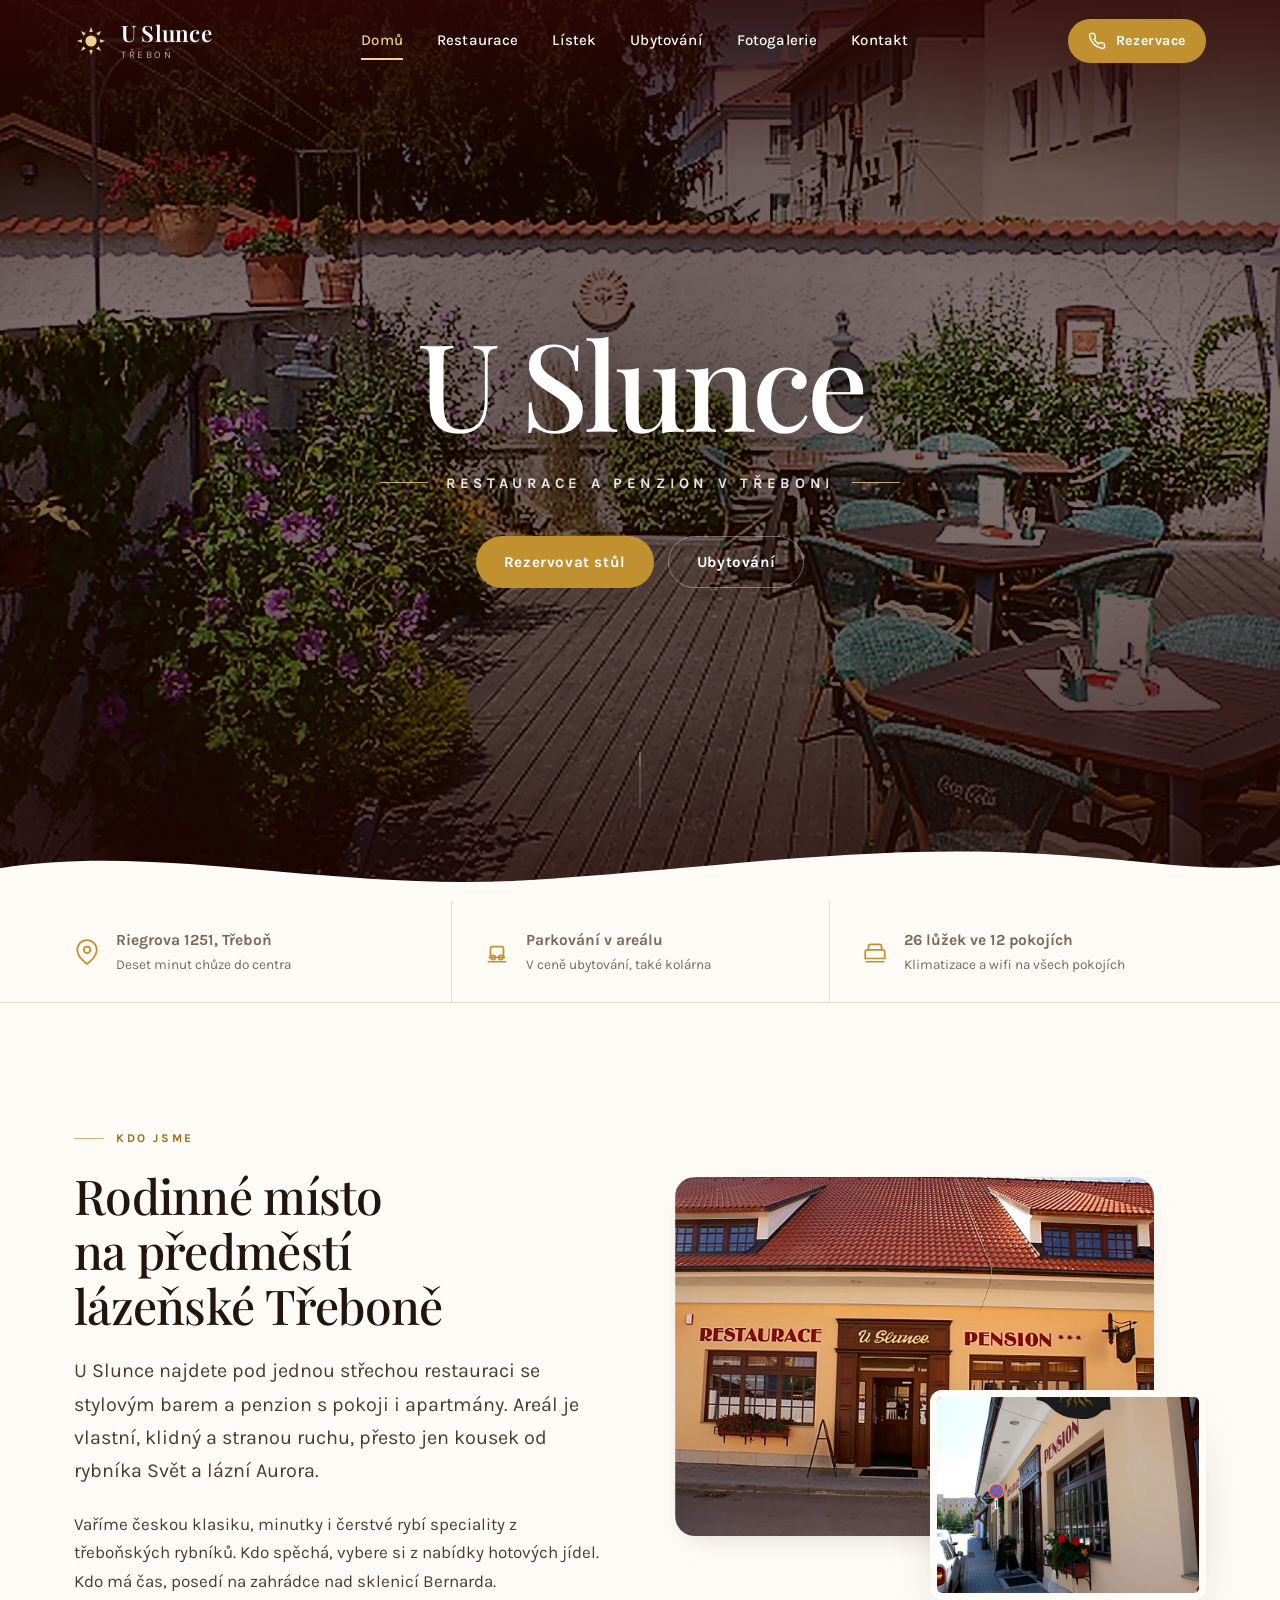
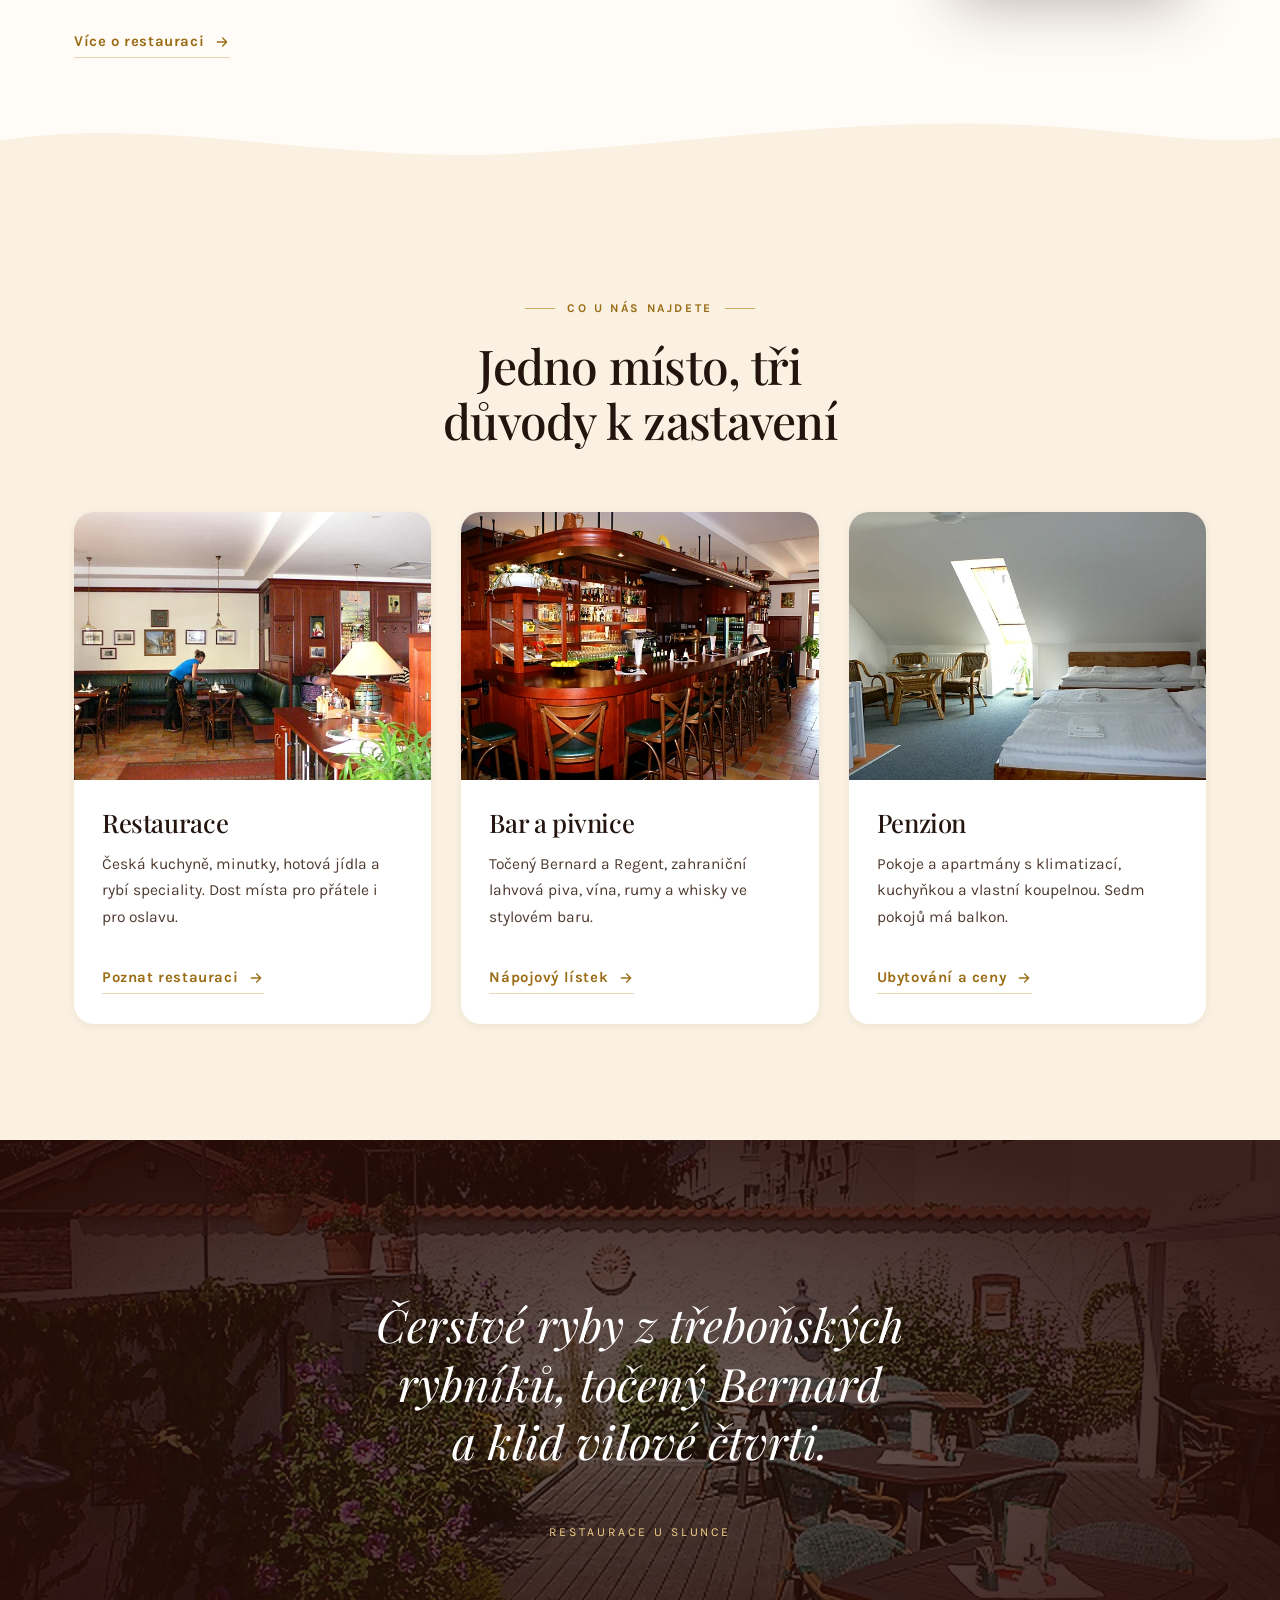
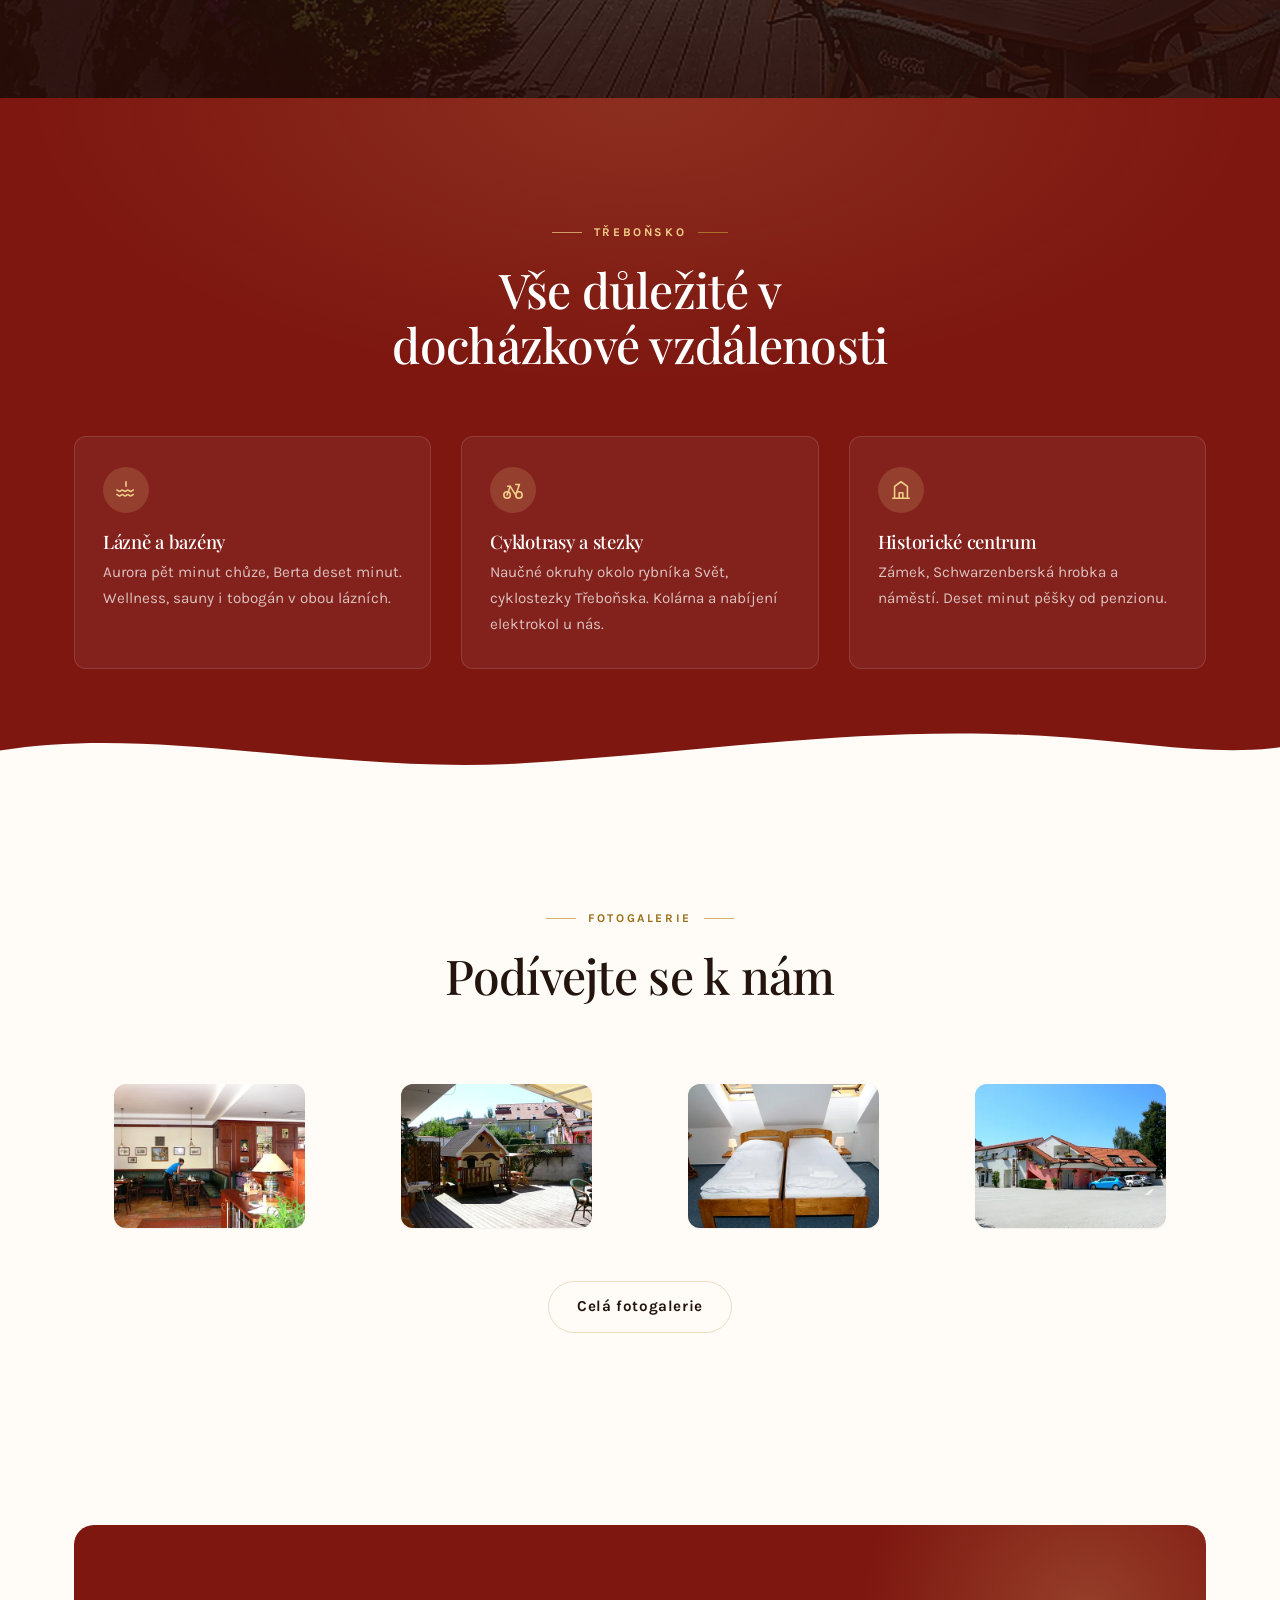
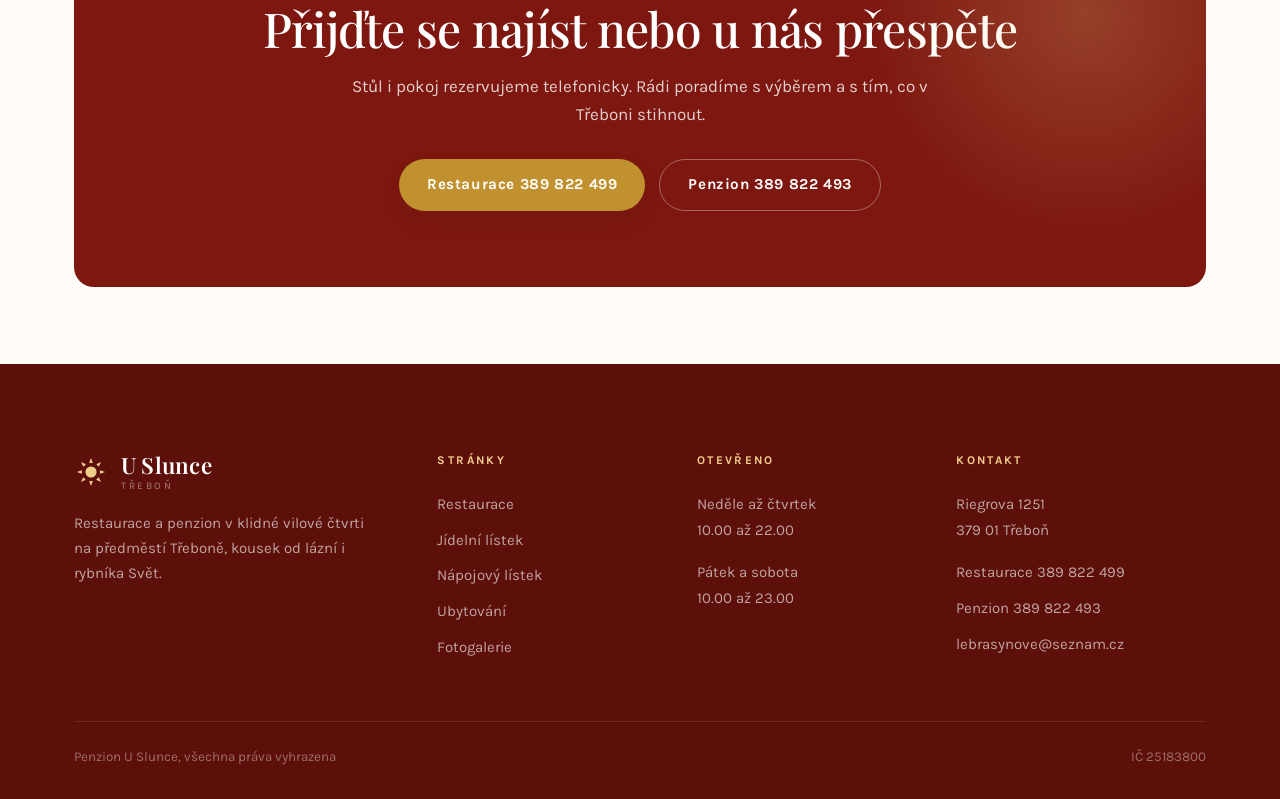
==== index.html @ cdf08df4 "Nový web Restaurace a penzion U Slunce Kompletní redesign statického webu penzionu v Třeboni.  * Šes" ====
<!DOCTYPE html>
<html lang="cs">
<head>
<meta charset="utf-8">
<meta name="viewport" content="width=device-width, initial-scale=1">
<title>Restaurace a penzion U Slunce, Třeboň</title>
<meta name="description" content="Restaurace a penzion U Slunce v Třeboni. Česká kuchyně, čerstvé ryby z třeboňských rybníků, pivo Bernard a klidné ubytování s parkováním v areálu.">
<meta name="theme-color" content="#ffffff">
<link rel="canonical" href="https://www.penzionuslunce.cz/">
<meta property="og:type" content="website">
<meta property="og:locale" content="cs_CZ">
<meta property="og:title" content="Restaurace a penzion U Slunce, Třeboň">
<meta property="og:description" content="Česká kuchyně, čerstvé třeboňské ryby a klidné ubytování kousek od centra Třeboně.">
<meta property="og:image" content="assets/photos/hero-uslunce.webp">
<link rel="icon" href="assets/img/favicon.svg" type="image/svg+xml">
<link rel="preconnect" href="https://fonts.googleapis.com">
<link rel="preconnect" href="https://fonts.gstatic.com" crossorigin>
<link href="https://fonts.googleapis.com/css2?family=Karla:wght@400;500;600;700&family=Playfair+Display:ital,wght@0,400;0,500;0,600;1,400&display=swap" rel="stylesheet">
<link rel="stylesheet" href="assets/css/style.css">
<script type="application/ld+json">
{
  "@context": "https://schema.org",
  "@type": "Restaurant",
  "name": "Restaurace a penzion U Slunce",
  "servesCuisine": "Česká kuchyně",
  "url": "https://www.penzionuslunce.cz/",
  "telephone": "+420389822499",
  "email": "lebrasynove@seznam.cz",
  "image": "https://www.penzionuslunce.cz/assets/photos/fasada.jpg",
  "address": {
    "@type": "PostalAddress",
    "streetAddress": "Riegrova 1251",
    "addressLocality": "Třeboň",
    "postalCode": "379 01",
    "addressCountry": "CZ"
  },
  "openingHoursSpecification": [
    { "@type": "OpeningHoursSpecification", "dayOfWeek": ["Sunday","Monday","Tuesday","Wednesday","Thursday"], "opens": "10:00", "closes": "22:00" },
    { "@type": "OpeningHoursSpecification", "dayOfWeek": ["Friday","Saturday"], "opens": "10:00", "closes": "23:00" }
  ]
}
</script>
</head>
<body>
<a class="skip" href="#main">Přeskočit na obsah</a>
<div class="progress" aria-hidden="true"></div>

<header class="header">
  <div class="wrap header__inner">
    <a class="brand" href="index.html" aria-label="U Slunce, domovská stránka">
      <svg class="sunmark" viewBox="0 0 64 64" aria-hidden="true" fill="currentColor">
        <circle cx="32" cy="32" r="10.5"/>
        <path d="M32 5.5l3.4 9.4h-6.8zM32 58.5l-3.4-9.4h6.8zM5.5 32l9.4-3.4v6.8zM58.5 32l-9.4 3.4v-6.8zM13.2 13.2l9.1 4.1-4.8 4.8zM50.8 50.8l-9.1-4.1 4.8-4.8zM50.8 13.2l-4.1 9.1-4.8-4.8zM13.2 50.8l4.1-9.1 4.8 4.8z"/>
      </svg>
      <span class="brand__text">
        <span class="brand__name">U Slunce</span>
        <span class="brand__sub">Třeboň</span>
      </span>
    </a>

    <nav class="nav" aria-label="Hlavní navigace">
      <a class="nav__link" href="index.html" aria-current="page">Domů</a>
      <a class="nav__link" href="restaurace.html">Restaurace</a>
      <a class="nav__link" href="listek.html">Lístek</a>
      <a class="nav__link" href="ubytovani.html">Ubytování</a>
      <a class="nav__link" href="galerie.html">Fotogalerie</a>
      <a class="nav__link" href="kontakt.html">Kontakt</a>
    </nav>

    <a class="btn btn--primary btn--sm header__cta" href="tel:+420389822499">
      <svg viewBox="0 0 24 24" fill="none" stroke="currentColor" stroke-width="1.9" stroke-linecap="round" stroke-linejoin="round" aria-hidden="true"><path d="M22 16.9v3a2 2 0 0 1-2.2 2 19.8 19.8 0 0 1-8.6-3.1 19.5 19.5 0 0 1-6-6A19.8 19.8 0 0 1 2.1 4.2 2 2 0 0 1 4.1 2h3a2 2 0 0 1 2 1.7c.1 1 .4 1.9.7 2.8a2 2 0 0 1-.5 2.1L8.1 9.9a16 16 0 0 0 6 6l1.3-1.2a2 2 0 0 1 2.1-.5c.9.3 1.8.6 2.8.7a2 2 0 0 1 1.7 2z"/></svg>
      Rezervace
    </a>

    <button class="burger" aria-expanded="false" aria-controls="mobile-nav" aria-label="Otevřít menu">
      <span></span><span></span><span></span>
    </button>
  </div>
</header>

<div class="mobile-nav" id="mobile-nav">
  <a href="index.html" aria-current="page">Domů</a>
  <a href="restaurace.html">Restaurace</a>
  <a href="listek.html">Jídelní a nápojový lístek</a>
  <a href="ubytovani.html">Ubytování</a>
  <a href="galerie.html">Fotogalerie</a>
  <a href="kontakt.html">Kontakt</a>
  <div class="mobile-nav__foot">
    <a class="btn btn--primary" href="tel:+420389822499">Rezervace stolu</a>
    <a class="btn btn--ghost" href="tel:+420389822493">Rezervace ubytování</a>
  </div>
</div>

<main id="main">

  <!-- Hero -->
  <section class="hero">
    <div class="hero__media">
      <img src="assets/photos/hero-uslunce.webp" alt="Zahrádka restaurace U Slunce s kovaným sluncem na bílé zdi a prostřenými stoly" width="2560" height="1440" fetchpriority="high">
    </div>

    <div class="hero__inner">
      <h1 class="hero__title">U Slunce</h1>
      <p class="hero__sub">Restaurace a penzion v Třeboni</p>
      <div class="btn-row">
        <a class="btn btn--primary" href="tel:+420389822499">Rezervovat stůl</a>
        <a class="btn btn--light" href="ubytovani.html">Ubytování</a>
      </div>
    </div>

    <a class="hero__scroll" href="#uvod" aria-label="Přejít na obsah">
      <i aria-hidden="true"></i>
    </a>
  </section>

  <!-- Rychlé informace -->
  <section class="factbar">
    <div class="wrap factbar__grid" data-reveal-group>
      <div class="factbar__item" data-reveal>
        <svg viewBox="0 0 24 24" fill="none" stroke="currentColor" stroke-width="1.6" stroke-linecap="round" stroke-linejoin="round" aria-hidden="true"><path d="M21 10c0 7-9 13-9 13s-9-6-9-13a9 9 0 0 1 18 0z"/><circle cx="12" cy="10" r="3"/></svg>
        <span><strong>Riegrova 1251, Třeboň</strong><span>Deset minut chůze do centra</span></span>
      </div>
      <div class="factbar__item" data-reveal>
        <svg viewBox="0 0 24 24" fill="none" stroke="currentColor" stroke-width="1.6" stroke-linecap="round" stroke-linejoin="round" aria-hidden="true"><path d="M5 17h14M6 17V9a2 2 0 0 1 2-2h8a2 2 0 0 1 2 2v8"/><path d="M4 21h16"/><circle cx="8.5" cy="17" r="2"/><circle cx="15.5" cy="17" r="2"/></svg>
        <span><strong>Parkování v areálu</strong><span>V ceně ubytování, také kolárna</span></span>
      </div>
      <div class="factbar__item" data-reveal>
        <svg viewBox="0 0 24 24" fill="none" stroke="currentColor" stroke-width="1.6" stroke-linecap="round" stroke-linejoin="round" aria-hidden="true"><path d="M3 18v-6a2 2 0 0 1 2-2h14a2 2 0 0 1 2 2v6"/><path d="M3 18h18M6 10V7a2 2 0 0 1 2-2h8a2 2 0 0 1 2 2v3"/><path d="M4 21h16"/></svg>
        <span><strong>26 lůžek ve 12 pokojích</strong><span>Klimatizace a wifi na všech pokojích</span></span>
      </div>
    </div>
  </section>

  <!-- Úvodní text -->
  <section class="section" id="uvod">
    <div class="wrap split">
      <div data-reveal>
        <span class="eyebrow">Kdo jsme</span>
        <h2>Rodinné místo na předměstí lázeňské Třeboně</h2>
        <p class="lead" style="margin-top:22px">
          U Slunce najdete pod jednou střechou restauraci se stylovým barem
          a penzion s pokoji i apartmány. Areál je vlastní, klidný a stranou
          ruchu, přesto jen kousek od rybníka Svět a lázní Aurora.
        </p>
        <p style="margin-top:18px;color:var(--ink-2)">
          Vaříme českou klasiku, minutky i čerstvé rybí speciality
          z třeboňských rybníků. Kdo spěchá, vybere si z nabídky hotových
          jídel. Kdo má čas, posedí na zahrádce nad sklenicí Bernarda.
        </p>
        <div style="margin-top:30px">
          <a class="arrow-link" href="restaurace.html">
            Více o restauraci
            <svg viewBox="0 0 24 24" fill="none" stroke="currentColor" stroke-width="2" stroke-linecap="round" stroke-linejoin="round" aria-hidden="true"><path d="M5 12h14M13 6l6 6-6 6"/></svg>
          </a>
        </div>
      </div>

      <div class="stack-media" data-reveal style="--d:120ms">
        <div class="stack-media__main" data-reveal-img>
          <img src="assets/photos/fasada-lg.webp" alt="Žlutá fasáda budovy s nápisy Restaurace a Pension" width="1280" height="960" loading="lazy">
        </div>
        <div class="stack-media__inset">
          <img src="assets/photos/znak-slunce.webp" alt="Kovaný znak slunce nad vchodem do penzionu" width="640" height="480" loading="lazy">
        </div>
      </div>
    </div>
  </section>


  <!-- Tři pilíře -->
  <section class="section section--sand">
    <div class="wrap">
      <div class="section-head is-centered" data-reveal>
        <span class="eyebrow is-centered">Co u nás najdete</span>
        <h2>Jedno místo, tři důvody k zastavení</h2>
      </div>

      <div class="cards cards--3" data-reveal-group>
        <article class="tile" data-reveal>
          <div class="tile__media">
            <img src="assets/photos/restaurace-interier.webp" alt="Interiér restaurace s obrazy a dřevěným obložením" width="640" height="480" loading="lazy">
          </div>
          <div class="tile__body">
            <h3>Restaurace</h3>
            <p>Česká kuchyně, minutky, hotová jídla a rybí speciality. Dost místa pro přátele i pro oslavu.</p>
            <a class="arrow-link" href="restaurace.html">Poznat restauraci
              <svg viewBox="0 0 24 24" fill="none" stroke="currentColor" stroke-width="2" stroke-linecap="round" stroke-linejoin="round" aria-hidden="true"><path d="M5 12h14M13 6l6 6-6 6"/></svg>
            </a>
          </div>
        </article>

        <article class="tile" data-reveal>
          <div class="tile__media">
            <img src="assets/photos/bar.webp" alt="Dřevěný bar restaurace s výčepem a barovými židlemi" width="640" height="480" loading="lazy">
          </div>
          <div class="tile__body">
            <h3>Bar a pivnice</h3>
            <p>Točený Bernard a Regent, zahraniční lahvová piva, vína, rumy a whisky ve stylovém baru.</p>
            <a class="arrow-link" href="listek.html#napoje">Nápojový lístek
              <svg viewBox="0 0 24 24" fill="none" stroke="currentColor" stroke-width="2" stroke-linecap="round" stroke-linejoin="round" aria-hidden="true"><path d="M5 12h14M13 6l6 6-6 6"/></svg>
            </a>
          </div>
        </article>

        <article class="tile" data-reveal>
          <div class="tile__media">
            <img src="assets/photos/apartman.webp" alt="Prostorný apartmán penzionu s posezením u střešního okna" width="640" height="480" loading="lazy">
          </div>
          <div class="tile__body">
            <h3>Penzion</h3>
            <p>Pokoje a apartmány s klimatizací, kuchyňkou a vlastní koupelnou. Sedm pokojů má balkon.</p>
            <a class="arrow-link" href="ubytovani.html">Ubytování a ceny
              <svg viewBox="0 0 24 24" fill="none" stroke="currentColor" stroke-width="2" stroke-linecap="round" stroke-linejoin="round" aria-hidden="true"><path d="M5 12h14M13 6l6 6-6 6"/></svg>
            </a>
          </div>
        </article>
      </div>
    </div>
  </section>

  <!-- Paralaxový pruh -->
  <section class="band">
    <img class="band__bg" src="assets/photos/band-zahradka.webp" alt="" aria-hidden="true" width="2200" height="1238" loading="lazy">
    <div class="wrap">
      <p class="band__quote">Čerstvé ryby z třeboňských rybníků, točený Bernard a klid vilové čtvrti.</p>
      <p class="band__by">Restaurace U Slunce</p>
    </div>
  </section>

  <!-- Okolí -->
  <section class="section section--dark">
    <div class="wrap">
      <div class="section-head is-centered" data-reveal>
        <span class="eyebrow is-light is-centered">Třeboňsko</span>
        <h2>Vše důležité v docházkové vzdálenosti</h2>
      </div>
      <div class="cards cards--3" data-reveal-group>
        <div class="feature" data-reveal>
          <div class="feature__icon"><svg viewBox="0 0 24 24" fill="none" stroke="currentColor" stroke-width="1.7" stroke-linecap="round" stroke-linejoin="round" aria-hidden="true"><path d="M2 17c1.5 0 1.5 1.5 3 1.5S6.5 17 8 17s1.5 1.5 3 1.5 1.5-1.5 3-1.5 1.5 1.5 3 1.5 1.5-1.5 3-1.5"/><path d="M2 12c1.5 0 1.5 1.5 3 1.5S6.5 12 8 12s1.5 1.5 3 1.5S12.5 12 14 12s1.5 1.5 3 1.5S18.5 12 20 12"/><path d="M12 3v5"/></svg></div>
          <h3>Lázně a bazény</h3>
          <p>Aurora pět minut chůze, Berta deset minut. Wellness, sauny i tobogán v obou lázních.</p>
        </div>
        <div class="feature" data-reveal>
          <div class="feature__icon"><svg viewBox="0 0 24 24" fill="none" stroke="currentColor" stroke-width="1.7" stroke-linecap="round" stroke-linejoin="round" aria-hidden="true"><circle cx="18.5" cy="17.5" r="3.5"/><circle cx="5.5" cy="17.5" r="3.5"/><path d="M15 6h4l-4 11.5L9 8H6"/><path d="M9 8l-3.5 9.5"/></svg></div>
          <h3>Cyklotrasy a stezky</h3>
          <p>Naučné okruhy okolo rybníka Svět, cyklostezky Třeboňska. Kolárna a nabíjení elektrokol u nás.</p>
        </div>
        <div class="feature" data-reveal>
          <div class="feature__icon"><svg viewBox="0 0 24 24" fill="none" stroke="currentColor" stroke-width="1.7" stroke-linecap="round" stroke-linejoin="round" aria-hidden="true"><path d="M3 21h18"/><path d="M5 21V8l7-5 7 5v13"/><path d="M10 21v-6h4v6"/></svg></div>
          <h3>Historické centrum</h3>
          <p>Zámek, Schwarzenberská hrobka a náměstí. Deset minut pěšky od penzionu.</p>
        </div>
      </div>
    </div>
  </section>

  <!-- Náhled galerie -->
  <section class="section">
    <div class="wrap">
      <div class="section-head is-centered" data-reveal>
        <span class="eyebrow is-centered">Fotogalerie</span>
        <h2>Podívejte se k nám</h2>
      </div>
      <div class="strip" data-reveal-group>
        <figure class="gallery__item" data-reveal data-lightbox data-full="assets/photos/restaurace-interier.webp" tabindex="0" role="button" aria-label="Zvětšit fotografii, interiér restaurace">
          <img src="assets/photos/restaurace-interier-sm.webp" alt="Interiér restaurace s obrazy a zelenými lavicemi" width="480" height="360" loading="lazy">
          <figcaption>Interiér restaurace</figcaption>
        </figure>
        <figure class="gallery__item" data-reveal data-lightbox data-full="assets/photos/zahradka-detsky-koutek.webp" tabindex="0" role="button" aria-label="Zvětšit fotografii, dětský koutek na terase">
          <img src="assets/photos/zahradka-detsky-koutek-sm.webp" alt="Dětský domeček na dřevěné terase restaurace" width="480" height="360" loading="lazy">
          <figcaption>Dětský koutek</figcaption>
        </figure>
        <figure class="gallery__item" data-reveal data-lightbox data-full="assets/photos/pokoj-dvouluzkovy.webp" tabindex="0" role="button" aria-label="Zvětšit fotografii, dvoulůžkový pokoj">
          <img src="assets/photos/pokoj-dvouluzkovy-sm.webp" alt="Dvoulůžkový pokoj se střešními okny" width="480" height="360" loading="lazy">
          <figcaption>Dvoulůžkový pokoj</figcaption>
        </figure>
        <figure class="gallery__item" data-reveal data-lightbox data-full="assets/photos/areal-budova.webp" tabindex="0" role="button" aria-label="Zvětšit fotografii, budova penzionu">
          <img src="assets/photos/areal-budova-sm.webp" alt="Budova penzionu s parkovištěm v areálu" width="480" height="360" loading="lazy">
          <figcaption>Areál penzionu</figcaption>
        </figure>
      </div>
      <div style="margin-top:36px;text-align:center" data-reveal>
        <a class="btn btn--ghost" href="galerie.html">Celá fotogalerie</a>
      </div>
    </div>
  </section>

  <!-- Výzva -->
  <section class="section section--tight">
    <div class="wrap">
      <div class="callout" data-reveal>
        <h2>Přijďte se najíst nebo u nás přespěte</h2>
        <p>Stůl i pokoj rezervujeme telefonicky. Rádi poradíme s výběrem
           a s tím, co v Třeboni stihnout.</p>
        <div class="btn-row">
          <a class="btn btn--primary" href="tel:+420389822499">Restaurace 389 822 499</a>
          <a class="btn btn--light" href="tel:+420389822493">Penzion 389 822 493</a>
        </div>
      </div>
    </div>
  </section>

</main>

<footer class="footer">
  <div class="wrap">
    <div class="footer__grid">
      <div>
        <div class="brand">
          <svg class="sunmark" viewBox="0 0 64 64" fill="currentColor" aria-hidden="true">
            <circle cx="32" cy="32" r="10.5"/>
            <path d="M32 5.5l3.4 9.4h-6.8zM32 58.5l-3.4-9.4h6.8zM5.5 32l9.4-3.4v6.8zM58.5 32l-9.4 3.4v-6.8zM13.2 13.2l9.1 4.1-4.8 4.8zM50.8 50.8l-9.1-4.1 4.8-4.8zM50.8 13.2l-4.1 9.1-4.8-4.8zM13.2 50.8l4.1-9.1 4.8 4.8z"/>
          </svg>
          <span class="brand__text">
            <span class="brand__name">U Slunce</span>
            <span class="brand__sub">Třeboň</span>
          </span>
        </div>
        <p class="footer__about">Restaurace a penzion v klidné vilové čtvrti
          na předměstí Třeboně, kousek od lázní i rybníka Svět.</p>
      </div>

      <div>
        <h4>Stránky</h4>
        <ul>
          <li><a href="restaurace.html">Restaurace</a></li>
          <li><a href="listek.html">Jídelní lístek</a></li>
          <li><a href="listek.html#napoje">Nápojový lístek</a></li>
          <li><a href="ubytovani.html">Ubytování</a></li>
          <li><a href="galerie.html">Fotogalerie</a></li>
        </ul>
      </div>

      <div>
        <h4>Otevřeno</h4>
        <ul>
          <li>Neděle až čtvrtek<br>10.00 až 22.00</li>
          <li style="padding-top:12px">Pátek a sobota<br>10.00 až 23.00</li>
        </ul>
      </div>

      <div>
        <h4>Kontakt</h4>
        <ul>
          <li>Riegrova 1251<br>379 01 Třeboň</li>
          <li style="padding-top:12px"><a href="tel:+420389822499">Restaurace 389 822 499</a></li>
          <li><a href="tel:+420389822493">Penzion 389 822 493</a></li>
          <li><a href="mailto:lebrasynove@seznam.cz">lebrasynove@seznam.cz</a></li>
        </ul>
      </div>
    </div>

    <div class="footer__bottom">
      <span>Penzion U Slunce, všechna práva vyhrazena</span>
      <span>IČ 25183800</span>
    </div>
  </div>
</footer>

<a class="btn btn--primary call-fab" href="tel:+420389822499">
  <svg viewBox="0 0 24 24" fill="none" stroke="currentColor" stroke-width="1.9" stroke-linecap="round" stroke-linejoin="round" aria-hidden="true"><path d="M22 16.9v3a2 2 0 0 1-2.2 2 19.8 19.8 0 0 1-8.6-3.1 19.5 19.5 0 0 1-6-6A19.8 19.8 0 0 1 2.1 4.2 2 2 0 0 1 4.1 2h3a2 2 0 0 1 2 1.7c.1 1 .4 1.9.7 2.8a2 2 0 0 1-.5 2.1L8.1 9.9a16 16 0 0 0 6 6l1.3-1.2a2 2 0 0 1 2.1-.5c.9.3 1.8.6 2.8.7a2 2 0 0 1 1.7 2z"/></svg>
  Zavolat a rezervovat
</a>

<div class="lightbox" role="dialog" aria-modal="true" aria-label="Zvětšená fotografie">
  <button class="lightbox__close" aria-label="Zavřít"><svg viewBox="0 0 24 24" fill="none" stroke="currentColor" stroke-width="2" stroke-linecap="round" aria-hidden="true"><path d="M18 6L6 18M6 6l12 12"/></svg></button>
  <button class="lightbox__prev" aria-label="Předchozí fotografie"><svg viewBox="0 0 24 24" fill="none" stroke="currentColor" stroke-width="2" stroke-linecap="round" stroke-linejoin="round" aria-hidden="true"><path d="M15 18l-6-6 6-6"/></svg></button>
  <button class="lightbox__next" aria-label="Další fotografie"><svg viewBox="0 0 24 24" fill="none" stroke="currentColor" stroke-width="2" stroke-linecap="round" stroke-linejoin="round" aria-hidden="true"><path d="M9 18l6-6-6-6"/></svg></button>
  <div>
    <img alt="">
    <p class="lightbox__caption"><span></span><span class="lightbox__count"></span></p>
  </div>
</div>

<script src="assets/js/main.js" defer></script>
</body>
</html>
---- assets/css/style.css ----
/* ==========================================================================
   Restaurace a penzion U Slunce, Třeboň
   Autorský stylopis. Struktura:
   01 Proměnné   02 Reset   03 Typografie   04 Prvky   05 Hlavička
   06 Sekce      07 Karty   08 Lístek       09 Ceník   10 Galerie
   11 Patička    12 Animace 13 Responzivita
   ========================================================================== */

/* 01 ---------------------------------------------------------- Proměnné */
:root {
  /* barvy podle originální fasády: zlatá, vínově červená a bílá */
  --ink:        #23140e;
  --ink-2:      #4e3a30;
  --ink-3:      #7c675b;
  --cream:      #fffcf8;
  --sand:       #faf1e2;
  --sand-2:     #f2e4cc;
  --line:       #ecdcc2;
  --line-soft:  #f5ebda;

  --sun:        #c1902f;
  --sun-deep:   #9a6d16;
  --sun-glow:   #f2d089;
  --ember:      #a5241a;
  --wine:       #7d1710;
  --wine-2:     #5d0f0a;

  --white:      #ffffff;

  /* plochy */
  --surface:    var(--cream);
  --surface-alt:var(--sand);

  /* stíny, teple tónované */
  --sh-xs: 0 1px 2px rgba(60,40,20,.06);
  --sh-sm: 0 2px 8px rgba(60,40,20,.07);
  --sh-md: 0 10px 30px -12px rgba(60,40,20,.22);
  --sh-lg: 0 28px 60px -24px rgba(50,32,14,.32);

  /* rozměry */
  --wrap: 1180px;
  --wrap-narrow: 760px;
  --r-sm: 6px;
  --r-md: 12px;
  --r-lg: 20px;
  --header-h: 82px;

  /* pohyb */
  --ease: cubic-bezier(.22,.61,.36,1);
  --t-fast: 180ms var(--ease);
  --t: 320ms var(--ease);

  /* vrstvení */
  --z-header: 40;
  --z-menu: 50;
  --z-lightbox: 60;
}

/* 02 ------------------------------------------------------------- Reset */
*, *::before, *::after { box-sizing: border-box; }

html {
  overflow-x: clip;
  scroll-behavior: smooth;
  scroll-padding-top: calc(var(--header-h) + 16px);
  -webkit-text-size-adjust: 100%;
}

body {
  margin: 0;
  background: var(--surface);
  color: var(--ink);
  font-family: 'Karla', 'Segoe UI', system-ui, -apple-system, sans-serif;
  font-size: 17px;
  line-height: 1.7;
  font-feature-settings: 'kern' 1, 'liga' 1;
  -webkit-font-smoothing: antialiased;
  overflow-x: hidden;
}

img, picture, svg, video { display: block; max-width: 100%; }
img { height: auto; }

a { color: inherit; text-decoration: none; }

button { font: inherit; color: inherit; background: none; border: 0; }

ul, ol { margin: 0; padding: 0; list-style: none; }

/* jemná papírová textura přes celý web */
body::before {
  content: '';
  position: fixed;
  inset: 0;
  z-index: 1;
  pointer-events: none;
  opacity: .5;
  background-image: url("data:image/svg+xml,%3Csvg xmlns='http://www.w3.org/2000/svg' width='140' height='140'%3E%3Cfilter id='n'%3E%3CfeTurbulence type='fractalNoise' baseFrequency='.85' numOctaves='3'/%3E%3C/filter%3E%3Crect width='140' height='140' filter='url(%23n)' opacity='.045'/%3E%3C/svg%3E");
}

:focus-visible {
  outline: 2px solid var(--sun);
  outline-offset: 3px;
  border-radius: 3px;
}

::selection { background: var(--sun-glow); color: var(--ink); }

.skip {
  position: absolute;
  left: 16px;
  top: -60px;
  z-index: 100;
  padding: 12px 20px;
  background: var(--ink);
  color: var(--cream);
  border-radius: var(--r-sm);
  transition: top var(--t-fast);
}
.skip:focus { top: 16px; }

/* 03 -------------------------------------------------------- Typografie */
h1, h2, h3, h4 {
  font-family: 'Playfair Display', Georgia, 'Times New Roman', serif;
  font-weight: 500;
  line-height: 1.14;
  letter-spacing: -.015em;
  color: var(--ink);
  margin: 0;
  text-wrap: balance;
}

h1 { font-size: clamp(2.6rem, 6.2vw, 4.6rem); }
h2 { font-size: clamp(2rem, 3.9vw, 3rem); }
h3 { font-size: clamp(1.25rem, 2vw, 1.6rem); }
h4 { font-size: 1.1rem; }

p { margin: 0 0 1.1em; }
p:last-child { margin-bottom: 0; }

.lead {
  font-size: clamp(1.08rem, 1.55vw, 1.28rem);
  line-height: 1.68;
  color: var(--ink-2);
}

.eyebrow {
  display: inline-flex;
  align-items: center;
  gap: 12px;
  font-size: .74rem;
  font-weight: 700;
  letter-spacing: .22em;
  text-transform: uppercase;
  color: var(--sun-deep);
  margin-bottom: 20px;
}
.eyebrow::before {
  content: '';
  width: 30px;
  height: 1px;
  background: var(--sun);
  opacity: .7;
}
.eyebrow.is-light { color: var(--sun-glow); }
.eyebrow.is-light::before { background: var(--sun-glow); }
.eyebrow.is-centered { justify-content: center; }
.eyebrow.is-centered::after {
  content: '';
  width: 30px;
  height: 1px;
  background: var(--sun);
  opacity: .7;
}

.muted { color: var(--ink-3); }
.serif-accent { font-family: 'Playfair Display', Georgia, serif; font-style: italic; }

/* 04 ---------------------------------------------------------- Prvky UI */
.wrap {
  width: 100%;
  max-width: var(--wrap);
  margin-inline: auto;
  padding-inline: 24px;
  position: relative;
  z-index: 2;
}
.wrap--narrow { max-width: var(--wrap-narrow); }

.btn {
  display: inline-flex;
  align-items: center;
  justify-content: center;
  gap: 10px;
  min-height: 52px;
  padding: 0 28px;
  border-radius: 999px;
  font-size: .95rem;
  font-weight: 700;
  letter-spacing: .04em;
  cursor: pointer;
  white-space: nowrap;
  transition: background var(--t-fast), color var(--t-fast),
              border-color var(--t-fast), box-shadow var(--t-fast);
}
.btn svg { width: 18px; height: 18px; flex: none; }

.btn--primary {
  background: var(--sun);
  color: #fff;
  box-shadow: var(--sh-md);
}
.btn--primary:hover { background: var(--sun-deep); }

.btn--dark { background: var(--ink); color: var(--cream); }
.btn--dark:hover { background: #3d211a; }

.btn--ghost {
  border: 1px solid var(--line);
  background: transparent;
  color: var(--ink);
}
.btn--ghost:hover { border-color: var(--sun); color: var(--sun-deep); background: rgba(193,144,47,.06); }

.btn--light {
  border: 1px solid rgba(255,255,255,.35);
  color: #fff;
}
.btn--light:hover { background: rgba(255,255,255,.14); border-color: rgba(255,255,255,.6); }

.btn--sm { min-height: 44px; padding: 0 20px; font-size: .88rem; }

.btn-row {
  display: flex;
  flex-wrap: wrap;
  gap: 14px;
}

/* textový odkaz se šipkou */
.arrow-link {
  display: inline-flex;
  align-items: center;
  gap: 10px;
  font-weight: 700;
  font-size: .93rem;
  letter-spacing: .04em;
  color: var(--sun-deep);
  padding-bottom: 3px;
  border-bottom: 1px solid rgba(193,144,47,.35);
  transition: color var(--t-fast), border-color var(--t-fast), gap var(--t-fast);
}
.arrow-link svg { width: 16px; height: 16px; transition: transform var(--t-fast); }
.arrow-link:hover { color: var(--ink); border-color: var(--ink); }
.arrow-link:hover svg { transform: translateX(4px); }

/* značka slunce */
.sunmark { width: 34px; height: 34px; flex: none; color: var(--sun); }

/* 05 ---------------------------------------------------------- Hlavička */
.header {
  position: fixed;
  inset: 0 0 auto;
  z-index: var(--z-header);
  height: var(--header-h);
  display: flex;
  align-items: center;
  background: transparent;
  transition: background var(--t), box-shadow var(--t), height var(--t);
}
.header::after {
  content: '';
  position: absolute;
  inset: 0;
  background: var(--cream);
  opacity: 0;
  transition: opacity var(--t);
  border-bottom: 1px solid var(--line-soft);
}
.header.is-over-dark::before {
  content: '';
  position: absolute;
  inset: -1px 0 auto;
  height: 170px;
  background: linear-gradient(to bottom, rgba(52,8,5,.62), rgba(52,8,5,0));
  pointer-events: none;
}
.header.is-solid { box-shadow: var(--sh-sm); }
.header.is-solid::after { opacity: 1; }

.header__inner {
  display: flex;
  align-items: center;
  justify-content: space-between;
  gap: 24px;
  width: 100%;
}

.brand {
  display: flex;
  align-items: center;
  gap: 13px;
  position: relative;
  z-index: 2;
}
.brand__text { display: flex; flex-direction: column; line-height: 1; }
.brand__name {
  font-family: 'Playfair Display', Georgia, serif;
  font-size: 1.4rem;
  font-weight: 600;
  letter-spacing: .01em;
}
.brand__sub {
  font-size: .63rem;
  letter-spacing: .26em;
  text-transform: uppercase;
  color: var(--ink-3);
  margin-top: 5px;
}

/* barvy hlavičky nad tmavým hero */
.header.is-over-dark .brand__name,
.header.is-over-dark .nav__link { color: #fff; }
.header.is-over-dark .brand__sub { color: rgba(255,255,255,.66); }
.header.is-over-dark .sunmark { color: var(--sun-glow); }
.header.is-over-dark .burger span { background: #fff; }

.nav { display: flex; align-items: center; gap: 4px; position: relative; z-index: 2; }

.nav__link {
  position: relative;
  padding: 10px 15px;
  font-size: .94rem;
  font-weight: 500;
  letter-spacing: .01em;
  border-radius: var(--r-sm);
  transition: color var(--t-fast);
}
.nav__link::after {
  content: '';
  position: absolute;
  left: 15px;
  right: 15px;
  bottom: 4px;
  height: 1.5px;
  background: currentColor;
  transform: scaleX(0);
  transform-origin: left;
  opacity: .55;
  transition: transform var(--t);
}
.nav__link:hover::after { transform: scaleX(1); }
.nav__link[aria-current="page"] { color: var(--sun-deep); }
.nav__link[aria-current="page"]::after { transform: scaleX(1); opacity: 1; }
.header.is-over-dark .nav__link[aria-current="page"] { color: var(--sun-glow); }

.header__cta { margin-left: 10px; }

.burger {
  display: none;
  width: 46px;
  height: 46px;
  position: relative;
  z-index: 2;
  cursor: pointer;
  border-radius: var(--r-sm);
}
.burger span {
  display: block;
  width: 22px;
  height: 1.8px;
  margin: 5px auto;
  background: var(--ink);
  border-radius: 2px;
  transition: transform var(--t), opacity var(--t-fast);
}
.burger[aria-expanded="true"] span:nth-child(1) { transform: translateY(6.8px) rotate(45deg); }
.burger[aria-expanded="true"] span:nth-child(2) { opacity: 0; }
.burger[aria-expanded="true"] span:nth-child(3) { transform: translateY(-6.8px) rotate(-45deg); }

/* mobilní panel */
.mobile-nav {
  position: fixed;
  inset: 0;
  z-index: var(--z-menu);
  background: var(--cream);
  padding: calc(var(--header-h) + 24px) 24px 40px;
  display: flex;
  flex-direction: column;
  gap: 6px;
  opacity: 0;
  visibility: hidden;
  transform: translateY(-12px);
  transition: opacity var(--t), transform var(--t), visibility var(--t);
  overflow-y: auto;
}
.mobile-nav.is-open { opacity: 1; visibility: visible; transform: none; }
.mobile-nav a {
  font-family: 'Playfair Display', Georgia, serif;
  font-size: 1.7rem;
  padding: 14px 0;
  border-bottom: 1px solid var(--line-soft);
}
.mobile-nav a[aria-current="page"] { color: var(--sun-deep); }
.mobile-nav__foot { margin-top: auto; padding-top: 28px; display: grid; gap: 12px; }

body.is-locked { overflow: hidden; }

/* 06 ------------------------------------------------------------ Sekce */
main { position: relative; z-index: 2; }

.section { padding: clamp(72px, 9vw, 130px) 0; }
.section--tight { padding: clamp(56px, 6vw, 86px) 0; }
.section--sand { background: var(--surface-alt); }
.section--dark { background: var(--wine); color: rgba(255,255,255,.82); }
.section--dark h2, .section--dark h3 { color: #fff; }

.section-head { max-width: 700px; margin-bottom: clamp(40px, 5vw, 64px); }
.section-head.is-centered { margin-inline: auto; text-align: center; }

/* hero, úvodní stránka */
.hero {
  position: relative;
  min-height: min(100svh, 900px);
  display: grid;
  place-items: center;
  text-align: center;
  overflow: hidden;
  background: var(--wine-2);
  isolation: isolate;
}

.hero__media { position: absolute; inset: 0; z-index: 0; }
.hero__media img {
  width: 100%;
  height: 100%;
  object-fit: cover;
  filter: saturate(1.06) contrast(1.03);
}
.hero__media::after {
  content: '';
  position: absolute;
  inset: 0;
  background:
    linear-gradient(to bottom, rgba(34,7,4,.70) 0%, rgba(34,7,4,.46) 44%, rgba(34,7,4,.72) 100%),
    radial-gradient(ellipse 66% 54% at 50% 46%, rgba(24,5,3,.42) 0%, rgba(24,5,3,0) 70%),
    radial-gradient(ellipse 86% 74% at 50% 46%, rgba(0,0,0,0) 34%, rgba(28,5,3,.6) 100%);
}
.hero__inner {
  position: relative;
  z-index: 2;
  width: 100%;
  max-width: 780px;
  padding: calc(var(--header-h) + 64px) 24px 132px;
  animation: heroIn 1100ms var(--ease) both;
}
@keyframes heroIn { from { opacity: 0; transform: translateY(18px); } to { opacity: 1; transform: none; } }

.hero__mark {
  width: 52px;
  height: 52px;
  margin: 0 auto 26px;
  color: var(--sun-glow);
  opacity: .92;
}

.hero__title {
  color: #fff;
  font-size: clamp(3.6rem, 10.5vw, 7.6rem);
  font-weight: 500;
  line-height: .92;
  letter-spacing: -.035em;
  text-shadow: 0 6px 40px rgba(30,5,3,.45);
}

.hero__sub {
  margin-top: 34px;
  font-size: clamp(.78rem, 1.3vw, .92rem);
  font-weight: 700;
  letter-spacing: .32em;
  text-transform: uppercase;
  color: rgba(255,255,255,.88);
  text-shadow: 0 2px 18px rgba(24,6,4,.7);
}
.hero__sub::before,
.hero__sub::after {
  content: '';
  display: inline-block;
  vertical-align: middle;
  width: clamp(20px, 5vw, 48px);
  height: 1px;
  background: var(--sun-glow);
  opacity: .8;
  margin: 0 18px 4px;
}

.hero .btn-row { justify-content: center; margin-top: 40px; }

.hero__scroll {
  position: absolute;
  left: 50%;
  bottom: 92px;
  z-index: 4;
  transform: translateX(-50%);
  display: block;
  color: rgba(255,255,255,.6);
  transition: color var(--t-fast);
}
.hero__scroll:hover { color: var(--sun-glow); }
.hero__scroll i {
  display: block;
  width: 1px;
  height: 56px;
  background: rgba(255,255,255,.28);
  position: relative;
  overflow: hidden;
}
.hero__scroll i::after {
  content: '';
  position: absolute;
  inset: 0 auto auto 0;
  width: 1px;
  height: 14px;
  background: var(--sun-glow);
  animation: scrolldot 2.4s var(--ease) infinite;
}
@keyframes scrolldot {
  0%   { transform: translateY(-16px); opacity: 0; }
  35%  { opacity: 1; }
  100% { transform: translateY(56px); opacity: 0; }
}

/* pruh s rychlými informacemi */
.factbar { border-block: 1px solid var(--line); background: var(--cream); }
.factbar__grid {
  display: grid;
  grid-template-columns: repeat(3, 1fr);
}
.factbar__item {
  display: flex;
  align-items: center;
  gap: 16px;
  padding: 26px 8px 26px 0;
}
.factbar__item + .factbar__item { border-left: 1px solid var(--line); padding-left: 32px; }
.factbar__item svg { width: 26px; height: 26px; color: var(--sun); flex: none; }
.factbar__item strong { display: block; font-size: .97rem; }
.factbar__item span { font-size: .85rem; color: var(--ink-3); }

/* hero podstránek */
.page-hero {
  position: relative;
  min-height: 460px;
  display: flex;
  align-items: flex-end;
  padding: calc(var(--header-h) + 80px) 0 60px;
  overflow: hidden;
  background: var(--wine);
}
.page-hero__bg {
  position: absolute;
  inset: 0;
  width: 100%;
  height: 100%;
  object-fit: cover;
  opacity: .82;
  filter: saturate(1.05);
}
.page-hero::after {
  content: '';
  position: absolute;
  inset: 0;
  background:
    linear-gradient(to top, rgba(30,10,6,.92) 2%, rgba(30,10,6,.52) 48%, rgba(30,10,6,.62) 100%);
}
.page-hero .wrap { z-index: 3; }
.page-hero h1 { color: #fff; max-width: 15ch; }
.page-hero p { color: rgba(255,255,255,.86); max-width: 52ch; margin-top: 20px; }
.page-hero h1 { letter-spacing: -.03em; }

/* drobečky */
.crumbs {
  display: flex;
  align-items: center;
  gap: 10px;
  font-size: .78rem;
  letter-spacing: .12em;
  text-transform: uppercase;
  color: rgba(255,255,255,.72);
  margin-bottom: 24px;
}
.crumbs a:hover { color: #fff; }
.crumbs svg { width: 13px; height: 13px; opacity: .6; }

/* dvousloupcový blok text a obrázek */
.split {
  display: grid;
  grid-template-columns: 1fr 1fr;
  gap: clamp(36px, 5.5vw, 84px);
  align-items: center;
}
.split--reverse .split__media { order: -1; }
.split__media {
  position: relative;
  border-radius: var(--r-lg);
  overflow: hidden;
  box-shadow: var(--sh-md);
}
.split__media img { width: 100%; aspect-ratio: 4 / 3.2; object-fit: cover; }

/* dva obrázky přes sebe */
.stack-media { position: relative; padding-bottom: 64px; padding-right: 52px; }
.stack-media__main { border-radius: var(--r-lg); overflow: hidden; box-shadow: var(--sh-md); }
.stack-media__main img { width: 100%; aspect-ratio: 4/3; object-fit: cover; }
.stack-media__inset {
  position: absolute;
  right: 0;
  bottom: 0;
  width: 52%;
  border-radius: var(--r-md);
  overflow: hidden;
  border: 7px solid var(--surface);
  box-shadow: var(--sh-lg);
}
.stack-media__inset img { width: 100%; aspect-ratio: 4/3; object-fit: cover; }
.section--sand .stack-media__inset { border-color: var(--surface-alt); }

/* 07 ------------------------------------------------------------ Karty */
.cards {
  display: grid;
  grid-template-columns: repeat(auto-fit, minmax(280px, 1fr));
  gap: clamp(20px, 2.4vw, 30px);
}
.cards--3 { grid-template-columns: repeat(3, 1fr); }
.cards--2 { grid-template-columns: repeat(2, 1fr); }

/* velká karta s fotkou */
.tile {
  position: relative;
  display: flex;
  flex-direction: column;
  border-radius: var(--r-lg);
  overflow: hidden;
  background: var(--white);
  box-shadow: var(--sh-sm);
  transition: box-shadow var(--t), transform var(--t);
}
.tile:hover { box-shadow: var(--sh-lg); }
.tile__media { position: relative; overflow: hidden; }
.tile__media img {
  width: 100%;
  aspect-ratio: 4/3;
  object-fit: cover;
  transition: transform 620ms var(--ease);
}
.tile:hover .tile__media img { transform: scale(1.05); }
.tile__body { padding: 28px 28px 30px; display: flex; flex-direction: column; gap: 12px; flex: 1; }
.tile__body h3 { margin-bottom: 2px; }
.tile__body p { color: var(--ink-2); font-size: .97rem; flex: 1; }
.tile__body .arrow-link { align-self: flex-start; margin-top: 6px; }

/* malá karta s ikonou */
.feature {
  padding: 30px 28px;
  background: var(--white);
  border: 1px solid var(--line-soft);
  border-radius: var(--r-md);
  transition: border-color var(--t-fast), box-shadow var(--t), transform var(--t);
}
.feature:hover { border-color: var(--line); box-shadow: var(--sh-md); }
.feature__icon {
  width: 46px;
  height: 46px;
  display: grid;
  place-items: center;
  border-radius: 50%;
  background: rgba(193,144,47,.11);
  color: var(--sun-deep);
  margin-bottom: 18px;
}
.feature__icon svg { width: 22px; height: 22px; }
.feature h3 { font-size: 1.16rem; margin-bottom: 8px; }
.feature p { font-size: .95rem; color: var(--ink-2); margin: 0; }

.section--sand .feature { background: var(--white); border-color: var(--sand-2); }
.section--dark .feature {
  background: rgba(255,255,255,.05);
  border-color: rgba(255,255,255,.12);
  color: rgba(255,255,255,.78);
}
.section--dark .feature p { color: rgba(255,255,255,.72); }
.section--dark .feature__icon { background: rgba(242,208,137,.16); color: var(--sun-glow); }

/* seznam s odškrtnutím */
.checklist { display: grid; gap: 13px; }
.checklist li {
  display: flex;
  align-items: flex-start;
  gap: 13px;
  font-size: 1rem;
  color: var(--ink-2);
}
.checklist svg { width: 19px; height: 19px; color: var(--sun); flex: none; margin-top: 4px; }
.section--dark .checklist li { color: rgba(255,255,255,.8); }
.section--dark .checklist svg { color: var(--sun-glow); }

/* výzva k akci */
.callout {
  position: relative;
  border-radius: var(--r-lg);
  overflow: hidden;
  background: var(--wine);
  color: #fff;
  padding: clamp(44px, 6vw, 76px) clamp(28px, 5vw, 68px);
  text-align: center;
}
.callout::before {
  content: '';
  position: absolute;
  top: -140px;
  right: -110px;
  width: 460px;
  height: 460px;
  background: radial-gradient(circle, rgba(242,208,137,.22) 0%, rgba(242,208,137,0) 70%);
}
.callout h2 { color: #fff; margin-bottom: 16px; }
.callout p { color: rgba(255,255,255,.8); max-width: 58ch; margin-inline: auto; margin-bottom: 30px; }
.callout .btn-row { justify-content: center; position: relative; }

/* kontaktní karta */
.contact-card {
  display: flex;
  gap: 20px;
  padding: 30px 28px;
  background: var(--white);
  border: 1px solid var(--line-soft);
  border-radius: var(--r-md);
  transition: box-shadow var(--t), border-color var(--t-fast);
}
.contact-card:hover { box-shadow: var(--sh-md); border-color: var(--line); }
.contact-card__icon {
  width: 44px; height: 44px; flex: none;
  display: grid; place-items: center;
  border-radius: 50%;
  background: rgba(193,144,47,.11);
  color: var(--sun-deep);
}
.contact-card__icon svg { width: 21px; height: 21px; }
.contact-card h3 { font-size: 1.08rem; margin-bottom: 10px; }
.contact-card a.big {
  font-family: 'Playfair Display', Georgia, serif;
  font-size: 1.5rem;
  display: block;
  transition: color var(--t-fast);
}
.contact-card a.big:hover { color: var(--sun-deep); }
.contact-card .note { font-size: .88rem; color: var(--ink-3); margin-top: 8px; }

/* otevírací doba */
.hours { display: grid; gap: 2px; }
.hours li {
  display: flex;
  justify-content: space-between;
  align-items: baseline;
  gap: 20px;
  padding: 13px 0;
  border-bottom: 1px solid var(--line-soft);
}
.hours li:last-child { border-bottom: 0; }
.hours .day { color: var(--ink-2); }
.hours .time { font-weight: 700; letter-spacing: .02em; white-space: nowrap; }
.hours li.is-now .day, .hours li.is-now .time { color: var(--sun-deep); }

/* 08 ------------------------------------------------------------ Lístek */
.menu-tabs {
  display: inline-flex;
  gap: 4px;
  padding: 5px;
  background: var(--sand);
  border-radius: 999px;
  margin-bottom: 44px;
}
.menu-tabs button {
  padding: 12px 30px;
  border-radius: 999px;
  font-size: .93rem;
  font-weight: 700;
  letter-spacing: .04em;
  color: var(--ink-2);
  cursor: pointer;
  transition: background var(--t-fast), color var(--t-fast), box-shadow var(--t-fast);
}
.menu-tabs button[aria-selected="true"] {
  background: var(--white);
  color: var(--ink);
  box-shadow: var(--sh-sm);
}
.menu-tabs button:hover { color: var(--ink); }

.menu-panel[hidden] { display: none; }

.menu-columns { columns: 2; column-gap: clamp(40px, 5vw, 72px); }

.menu-group { break-inside: avoid; margin-bottom: 44px; }
.menu-group__title {
  display: flex;
  align-items: center;
  gap: 14px;
  font-family: 'Playfair Display', Georgia, serif;
  font-size: 1.42rem;
  font-weight: 500;
  margin-bottom: 18px;
  color: var(--ink);
}
.menu-group__title::after {
  content: '';
  flex: 1;
  height: 1px;
  background: var(--line);
}
.menu-group li {
  padding: 9px 0;
  font-size: 1rem;
  color: var(--ink-2);
  border-bottom: 1px dotted var(--line);
  transition: color var(--t-fast);
}
.menu-group li:last-child { border-bottom: 0; }
.menu-group li:hover { color: var(--ink); }

.menu-note {
  padding: 24px 28px;
  background: var(--sand);
  border-left: 3px solid var(--sun);
  border-radius: 0 var(--r-sm) var(--r-sm) 0;
  font-size: .95rem;
  color: var(--ink-2);
}

/* rozbalovací blok */
.accordion {
  border: 1px solid var(--line-soft);
  border-radius: var(--r-md);
  background: var(--white);
  overflow: hidden;
}
.accordion > summary {
  display: flex;
  align-items: center;
  justify-content: space-between;
  gap: 20px;
  padding: 24px 28px;
  cursor: pointer;
  font-family: 'Playfair Display', Georgia, serif;
  font-size: 1.24rem;
  list-style: none;
  transition: background var(--t-fast);
}
.accordion > summary::-webkit-details-marker { display: none; }
.accordion > summary:hover { background: var(--cream); }
.accordion > summary svg {
  width: 20px; height: 20px; flex: none;
  color: var(--sun-deep);
  transition: transform var(--t);
}
.accordion[open] > summary svg { transform: rotate(180deg); }
.accordion__body { padding: 4px 28px 30px; font-size: .95rem; color: var(--ink-2); }
.accordion__body ol { display: grid; gap: 8px; counter-reset: a; }
.accordion__body ol li {
  display: flex;
  gap: 12px;
  padding: 7px 0;
  border-bottom: 1px solid var(--line-soft);
}
.accordion__body ol li::before {
  counter-increment: a;
  content: counter(a);
  flex: none;
  width: 26px; height: 26px;
  display: grid; place-items: center;
  border-radius: 50%;
  background: var(--sand);
  color: var(--sun-deep);
  font-size: .76rem;
  font-weight: 700;
}

/* 09 ------------------------------------------------------------ Ceník */
.season-switch {
  display: inline-flex;
  gap: 4px;
  padding: 5px;
  background: var(--white);
  border: 1px solid var(--line);
  border-radius: 999px;
}
.season-switch button {
  padding: 12px 26px;
  border-radius: 999px;
  font-size: .9rem;
  font-weight: 700;
  color: var(--ink-2);
  cursor: pointer;
  transition: background var(--t-fast), color var(--t-fast);
}
.season-switch button[aria-selected="true"] { background: var(--sun); color: #fff; }
.season-switch button:not([aria-selected="true"]):hover { background: var(--sand); }

.room-grid {
  display: grid;
  grid-template-columns: repeat(3, 1fr);
  gap: clamp(18px, 2vw, 26px);
}
.room {
  display: flex;
  flex-direction: column;
  padding: 32px 30px 30px;
  background: var(--white);
  border: 1px solid var(--line-soft);
  border-radius: var(--r-md);
  transition: box-shadow var(--t), border-color var(--t-fast), transform var(--t);
}
.room:hover { box-shadow: var(--sh-md); border-color: var(--line); }
.room__name {
  font-family: 'Playfair Display', Georgia, serif;
  font-size: 1.3rem;
  margin-bottom: 6px;
}
.room__meta { font-size: .87rem; color: var(--ink-3); margin-bottom: 24px; }
.room__price {
  margin-top: auto;
  padding-top: 20px;
  border-top: 1px solid var(--line-soft);
  display: flex;
  align-items: baseline;
  gap: 8px;
}
.room__amount {
  font-family: 'Playfair Display', Georgia, serif;
  font-size: 2.1rem;
  font-weight: 600;
  color: var(--ink);
  letter-spacing: -.02em;
  transition: opacity 260ms var(--ease);
}
.room__unit { font-size: .84rem; color: var(--ink-3); }
.room.is-swapping .room__amount { opacity: 0; }
.room--accent { background: var(--wine); border-color: var(--wine); color: rgba(255,255,255,.8); }
.room--accent .room__name, .room--accent .room__amount { color: #fff; }
.room--accent .room__meta { color: rgba(255,255,255,.62); }
.room--accent .room__price { border-top-color: rgba(255,255,255,.16); }
.room--accent .room__unit { color: rgba(255,255,255,.62); }

/* 10 --------------------------------------------------------- Galerie */
.filter-bar {
  display: flex;
  flex-wrap: wrap;
  gap: 10px;
  margin-bottom: 40px;
}
.filter-bar button {
  padding: 11px 24px;
  border-radius: 999px;
  border: 1px solid var(--line);
  font-size: .89rem;
  font-weight: 600;
  color: var(--ink-2);
  cursor: pointer;
  transition: background var(--t-fast), color var(--t-fast), border-color var(--t-fast);
}
.filter-bar button:hover { border-color: var(--sun); color: var(--sun-deep); }
.filter-bar button[aria-pressed="true"] {
  background: var(--ink);
  border-color: var(--ink);
  color: var(--cream);
}

.gallery {
  display: grid;
  grid-template-columns: repeat(3, 1fr);
  gap: clamp(12px, 1.4vw, 18px);
}
.gallery__item {
  position: relative;
  display: block;
  border-radius: var(--r-md);
  overflow: hidden;
  cursor: pointer;
  background: var(--sand);
  box-shadow: var(--sh-xs);
}
.gallery__item img {
  width: 100%;
  height: 100%;
  aspect-ratio: 4/3;
  object-fit: cover;
  transition: transform 700ms var(--ease), filter var(--t);
}
.gallery__item::after {
  content: '';
  position: absolute;
  inset: 0;
  background: linear-gradient(to top, rgba(42,12,8,.55), transparent 55%);
  opacity: 0;
  transition: opacity var(--t);
}
.gallery__item figcaption {
  position: absolute;
  left: 18px;
  right: 18px;
  bottom: 15px;
  z-index: 2;
  color: #fff;
  font-size: .88rem;
  font-weight: 600;
  letter-spacing: .01em;
  opacity: 0;
  transform: translateY(6px);
  transition: opacity var(--t), transform var(--t);
}
.gallery__item:hover img { transform: scale(1.06); }
.gallery__item:hover::after,
.gallery__item:focus-visible::after { opacity: 1; }
.gallery__item:hover figcaption,
.gallery__item:focus-visible figcaption { opacity: 1; transform: none; }
.gallery__item.is-tall { grid-row: span 2; }
.gallery__item.is-tall img { aspect-ratio: 4/6.15; }
.gallery__item[hidden] { display: none; }

/* pás náhledů na úvodní stránce */
.strip {
  display: grid;
  grid-template-columns: repeat(4, 1fr);
  gap: clamp(10px, 1.2vw, 16px);
}

/* světelný rám */
.lightbox {
  position: fixed;
  inset: 0;
  z-index: var(--z-lightbox);
  display: grid;
  place-items: center;
  padding: 5vh 5vw;
  background: rgba(30,9,6,.94);
  opacity: 0;
  visibility: hidden;
  transition: opacity var(--t), visibility var(--t);
}
.lightbox.is-open { opacity: 1; visibility: visible; }
.lightbox img {
  max-width: 100%;
  max-height: 78vh;
  border-radius: var(--r-md);
  box-shadow: 0 30px 90px rgba(0,0,0,.6);
}
.lightbox__caption {
  margin-top: 18px;
  text-align: center;
  color: rgba(255,255,255,.72);
  font-size: .92rem;
}
.lightbox__count { display: block; margin-top: 6px; font-size: .8rem; color: rgba(255,255,255,.45); }
.lightbox button {
  position: absolute;
  display: grid;
  place-items: center;
  width: 50px; height: 50px;
  border-radius: 50%;
  background: rgba(255,255,255,.1);
  color: #fff;
  cursor: pointer;
  transition: background var(--t-fast);
}
.lightbox button:hover { background: rgba(255,255,255,.22); }
.lightbox button svg { width: 22px; height: 22px; }
.lightbox__close { top: 22px; right: 22px; }
.lightbox__prev { left: 22px; top: 50%; transform: translateY(-50%); }
.lightbox__next { right: 22px; top: 50%; transform: translateY(-50%); }

/* mapa */
.map-frame {
  border-radius: var(--r-lg);
  overflow: hidden;
  box-shadow: var(--sh-md);
  border: 1px solid var(--line);
  background: var(--sand);
}
.map-frame iframe { display: block; width: 100%; height: 460px; border: 0; filter: saturate(.9); }

/* 11 ---------------------------------------------------------- Patička */
.footer {
  position: relative;
  z-index: 2;
  background: var(--wine-2);
  color: rgba(255,255,255,.62);
  padding: clamp(60px, 7vw, 92px) 0 0;
  font-size: .94rem;
}
.footer__grid {
  display: grid;
  grid-template-columns: 1.5fr 1fr 1fr 1.2fr;
  gap: clamp(30px, 4vw, 56px);
  padding-bottom: 56px;
}
.footer h4 {
  font-family: 'Karla', sans-serif;
  font-size: .74rem;
  font-weight: 700;
  letter-spacing: .2em;
  text-transform: uppercase;
  color: var(--sun-glow);
  margin-bottom: 20px;
}
.footer a { transition: color var(--t-fast); }
.footer a:hover { color: #fff; }
.footer li { padding: 5px 0; }
.footer .brand__name { color: #fff; }
.footer .brand__sub { color: rgba(255,255,255,.45); }
.footer .sunmark { color: var(--sun-glow); }
.footer__about { max-width: 34ch; margin-top: 20px; line-height: 1.65; }
.footer__bottom {
  display: flex;
  flex-wrap: wrap;
  justify-content: space-between;
  gap: 14px;
  padding: 24px 0 30px;
  border-top: 1px solid rgba(255,255,255,.1);
  font-size: .84rem;
  color: rgba(255,255,255,.4);
}

/* plovoucí tlačítko rezervace na mobilu */
.call-fab {
  position: fixed;
  left: 16px;
  right: 16px;
  bottom: 16px;
  z-index: 30;
  display: none;
  box-shadow: var(--sh-lg);
  opacity: 0;
  transform: translateY(90px);
  transition: opacity var(--t), transform var(--t);
}
.call-fab.is-shown { opacity: 1; transform: none; }

/* 12 --------------------------------------------------------- Animace */
[data-reveal] {
  opacity: 0;
  transform: translateY(26px);
  transition: opacity 700ms var(--ease), transform 700ms var(--ease);
  transition-delay: var(--d, 0ms);
}
[data-reveal].is-visible { opacity: 1; transform: none; }

@keyframes spin-slow { to { transform: rotate(360deg); } }

@media (prefers-reduced-motion: reduce) {
  html { scroll-behavior: auto; }
  *, *::before, *::after {
    animation-duration: .001ms !important;
    animation-iteration-count: 1 !important;
    transition-duration: .001ms !important;
  }
  [data-reveal] { opacity: 1; transform: none; }
}


/* 14 ------------------------------------- Přechody, kontrast, pohyb */

/* ukazatel průběhu čtení */
.progress {
  position: fixed;
  top: 0; left: 0;
  z-index: 45;
  height: 2px;
  width: 100%;
  transform: scaleX(0);
  transform-origin: left;
  background: linear-gradient(90deg, var(--sun), var(--sun-glow));
  pointer-events: none;
}

/* vlnité přechody mezi sekcemi */
.section, .band, .factbar, .page-hero { position: relative; }

.section--dark {
  background:
    radial-gradient(ellipse 900px 420px at 50% 0%, rgba(242,208,137,.13), transparent 68%),
    var(--wine);
  overflow: hidden;
}
.section--dark + .section { background: var(--surface); }

.factbar::before,
.section--sand::before,
.section--dark::before,
.band::before,
.section--dark + .section::before,
.section--sand + .section::before,
.band + .section::before,
.page-hero + .section::before {
  content: '';
  position: absolute;
  left: -2px;
  right: -2px;
  bottom: 100%;
  height: clamp(34px, 4.4vw, 72px);
  z-index: 3;
  background-color: var(--wave-fill, var(--cream));
  -webkit-mask: var(--wave-shape) no-repeat center / 100% 100%;
          mask: var(--wave-shape) no-repeat center / 100% 100%;
  pointer-events: none;
}

:root {
  --wave-shape: url("data:image/svg+xml,%3Csvg xmlns='http://www.w3.org/2000/svg' viewBox='0 0 1440 74' preserveAspectRatio='none'%3E%3Cpath fill='%23fff' d='M0 74V31c180-34 372 30 588 16 216-15 396-52 612-33 84 7 168 24 240 12v48z'/%3E%3C/svg%3E");
}

.factbar { --wave-fill: var(--cream); z-index: 4; }
.section--sand { --wave-fill: var(--sand); }
.section--dark { --wave-fill: var(--wine); }
.band { --wave-fill: var(--cream); }
.section--sand + .band { --wave-fill: var(--sand); }
.section--dark + .section,
.section--sand + .section,
.band + .section,
.page-hero + .section { --wave-fill: var(--cream); }

/* celoplošný pruh s fotkou a citátem, jemný paralax */
.band {
  position: relative;
  min-height: 62vh;
  display: grid;
  place-items: center;
  overflow: hidden;
  background: var(--ink);
  text-align: center;
  padding: clamp(80px, 10vw, 140px) 0;
}
.band__bg {
  position: absolute;
  inset: -14% 0;
  width: 100%;
  height: 128%;
  object-fit: cover;
  opacity: .5;
  will-change: transform;
}
.band::after {
  content: '';
  position: absolute;
  inset: 0;
  background:
    radial-gradient(ellipse at center, rgba(42,12,8,.34) 0%, rgba(42,12,8,.82) 78%);
}
.band .wrap { z-index: 3; }
.band__quote {
  font-family: 'Playfair Display', Georgia, serif;
  font-size: clamp(1.7rem, 3.6vw, 2.9rem);
  font-style: italic;
  font-weight: 400;
  line-height: 1.28;
  color: #fff;
  max-width: 22ch;
  margin-inline: auto;
  text-wrap: balance;
}
.band__by {
  margin-top: 26px;
  font-size: .76rem;
  letter-spacing: .24em;
  text-transform: uppercase;
  color: var(--sun-glow);
}

/* odhalení obrázku clip cestou */
[data-reveal-img] { overflow: hidden; }
[data-reveal-img] > img,
[data-reveal-img] > picture > img {
  clip-path: inset(0 0 100% 0);
  transform: scale(1.14);
  transition: clip-path 1100ms var(--ease), transform 1400ms var(--ease);
}
[data-reveal-img].is-visible > img,
[data-reveal-img].is-visible > picture > img {
  clip-path: inset(0 0 0 0);
  transform: scale(1);
}

/* nadpis odhalovaný po řádcích */
.line-mask { display: block; overflow: hidden; padding-bottom: .1em; margin-bottom: -.1em; }

/* nadpis v hero se odhalí hned po načtení, nečeká na scroll */
.hero .line-mask > span,
.page-hero .line-mask > span { transform: translateY(100%); animation: lineUp 950ms var(--ease) both; }
.hero .line-mask:nth-child(2) > span { animation-delay: 130ms; }
@keyframes lineUp { to { transform: none; } }
.line-mask > span {
  display: block;
  transform: translateY(100%);
  transition: transform 900ms var(--ease);
  transition-delay: var(--d, 0ms);
}
.is-visible .line-mask > span,
.line-mask.is-visible > span { transform: none; }

@media (prefers-reduced-motion: reduce) {
  .hero__scroll i::after { animation: none !important; }
  .band__bg { transform: none !important; }
  .hero__inner { animation: none !important; }
  [data-reveal-img] > img { clip-path: none; transform: none; }
  .line-mask > span { transform: none; }
}

/* 13 ---------------------------------------------------- Responzivita */
@media (max-width: 1080px) {
  .hero__grid { grid-template-columns: 1fr .8fr; }
  .footer__grid { grid-template-columns: 1fr 1fr; }
  .cards--3 { grid-template-columns: repeat(2, 1fr); }
}

@media (max-width: 940px) {
  :root { --header-h: 70px; }
  .nav, .header__cta { display: none; }
  .burger { display: block; }

  .hero { min-height: min(92svh, 720px); }
  .hero__inner { padding: calc(var(--header-h) + 40px) 20px 110px; }
  .hero__mark { width: 42px; height: 42px; margin-bottom: 20px; }
  .hero__scroll { bottom: 76px; }
  .section--dark, .section--dark + .section { border-radius: 30px 30px 0 0; }
  .band { min-height: 52vh; }

  .factbar__grid { grid-template-columns: 1fr; }
  .factbar__item { padding: 18px 0; border-top: 1px solid var(--line-soft); }
  .factbar__item:first-child { border-top: 0; }
  .factbar__item + .factbar__item { border-left: 0; padding-left: 0; }

  .split, .cards--2 { grid-template-columns: 1fr; }
  .room-grid { grid-template-columns: repeat(2, 1fr); }
  .split--reverse .split__media { order: 0; }
  .stack-media { padding-bottom: 44px; padding-right: 34px; }

  .menu-columns { columns: 1; }
  .gallery { grid-template-columns: repeat(2, 1fr); }
  .gallery__item.is-tall { grid-row: span 1; }
  .gallery__item.is-tall img { aspect-ratio: 4/3; }
  .strip { grid-template-columns: repeat(2, 1fr); }

  .page-hero { min-height: 380px; }
  .call-fab { display: flex; }
  .footer { padding-bottom: 76px; }
}

@media (max-width: 620px) {
  body { font-size: 16px; }
  .wrap { padding-inline: 20px; }
  .cards--3, .room-grid { grid-template-columns: 1fr; }
  .hero__sub { letter-spacing: .16em; font-size: .72rem; }
  .hero__sub::before, .hero__sub::after { display: none; }
  .footer__grid { grid-template-columns: 1fr; gap: 34px; }
  .btn { width: 100%; }
  .btn-row { flex-direction: column; }
  .btn-row .btn { width: 100%; }
  .callout .btn-row { flex-direction: column; }
  .menu-tabs, .season-switch { width: 100%; }
  .menu-tabs button, .season-switch button { flex: 1; padding-inline: 12px; }
  .lightbox__prev { left: 10px; }
  .lightbox__next { right: 10px; }
  .contact-card { flex-direction: column; gap: 16px; }
}
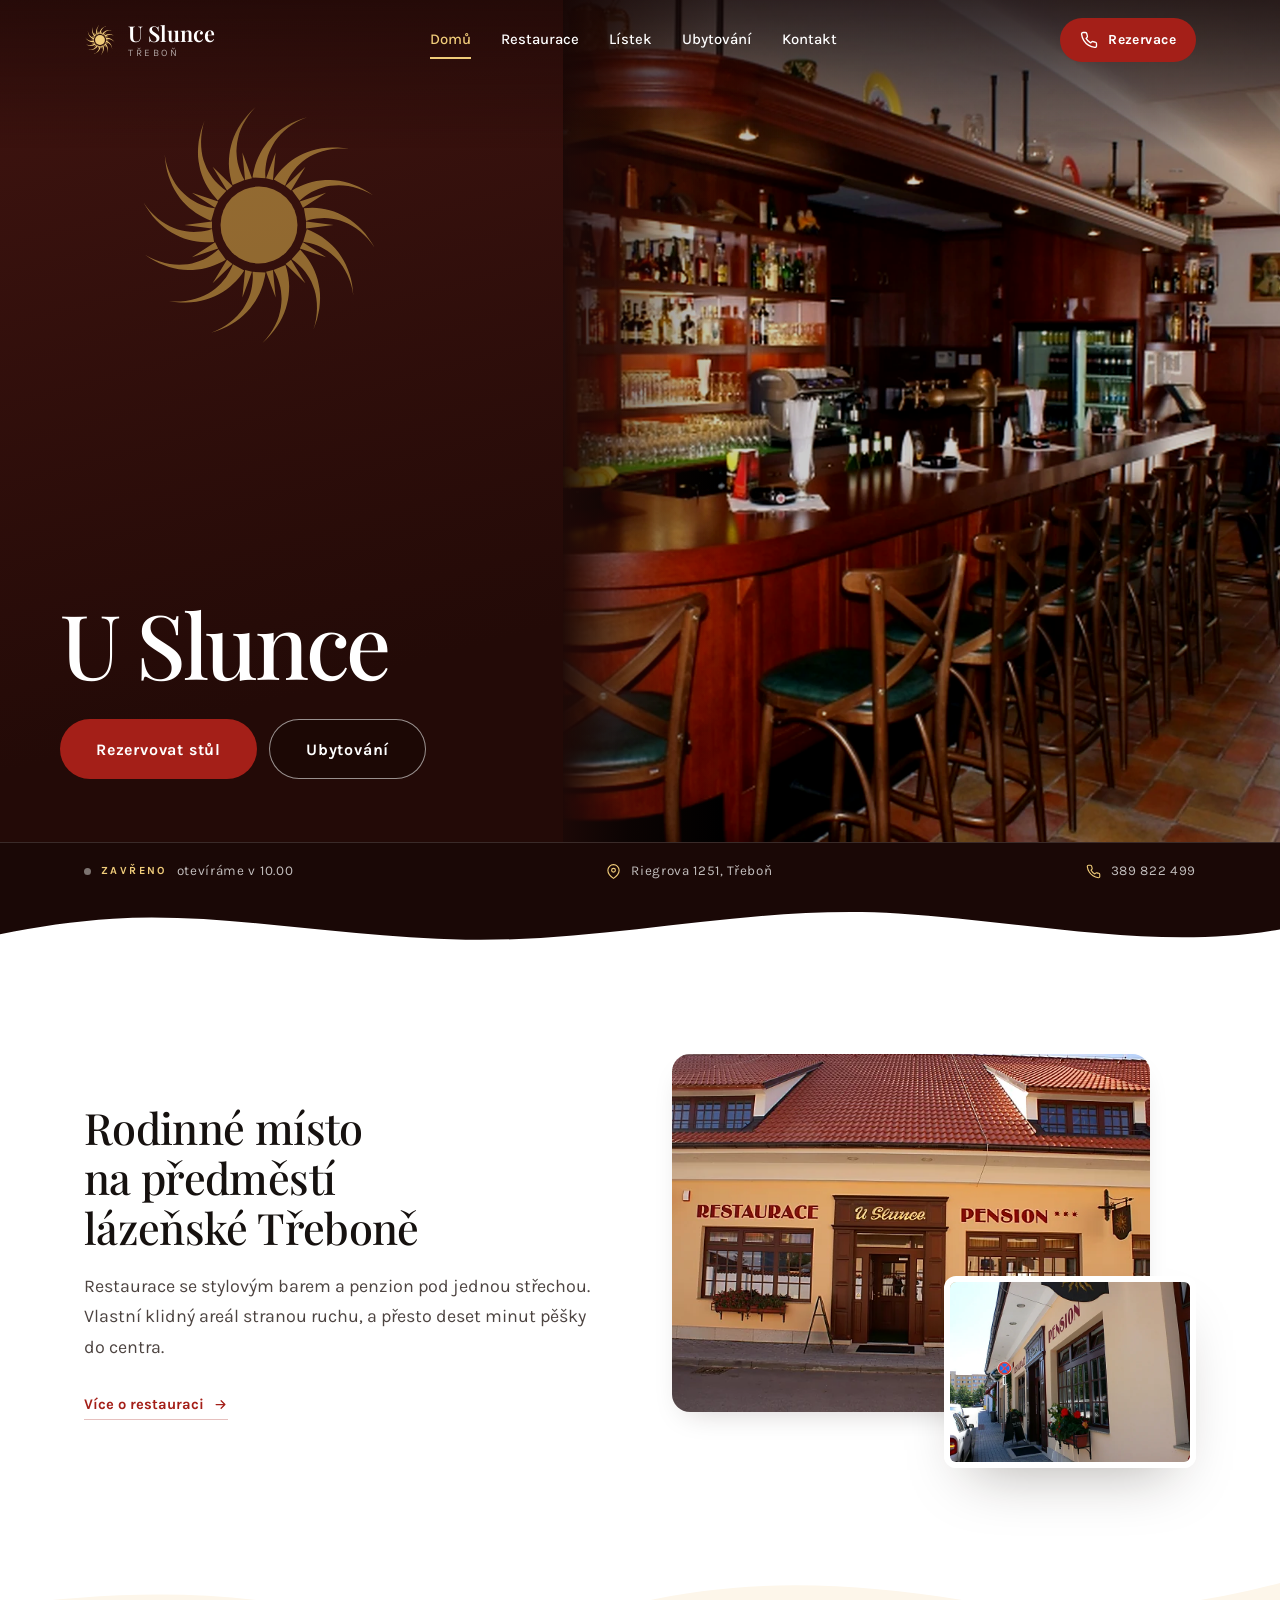
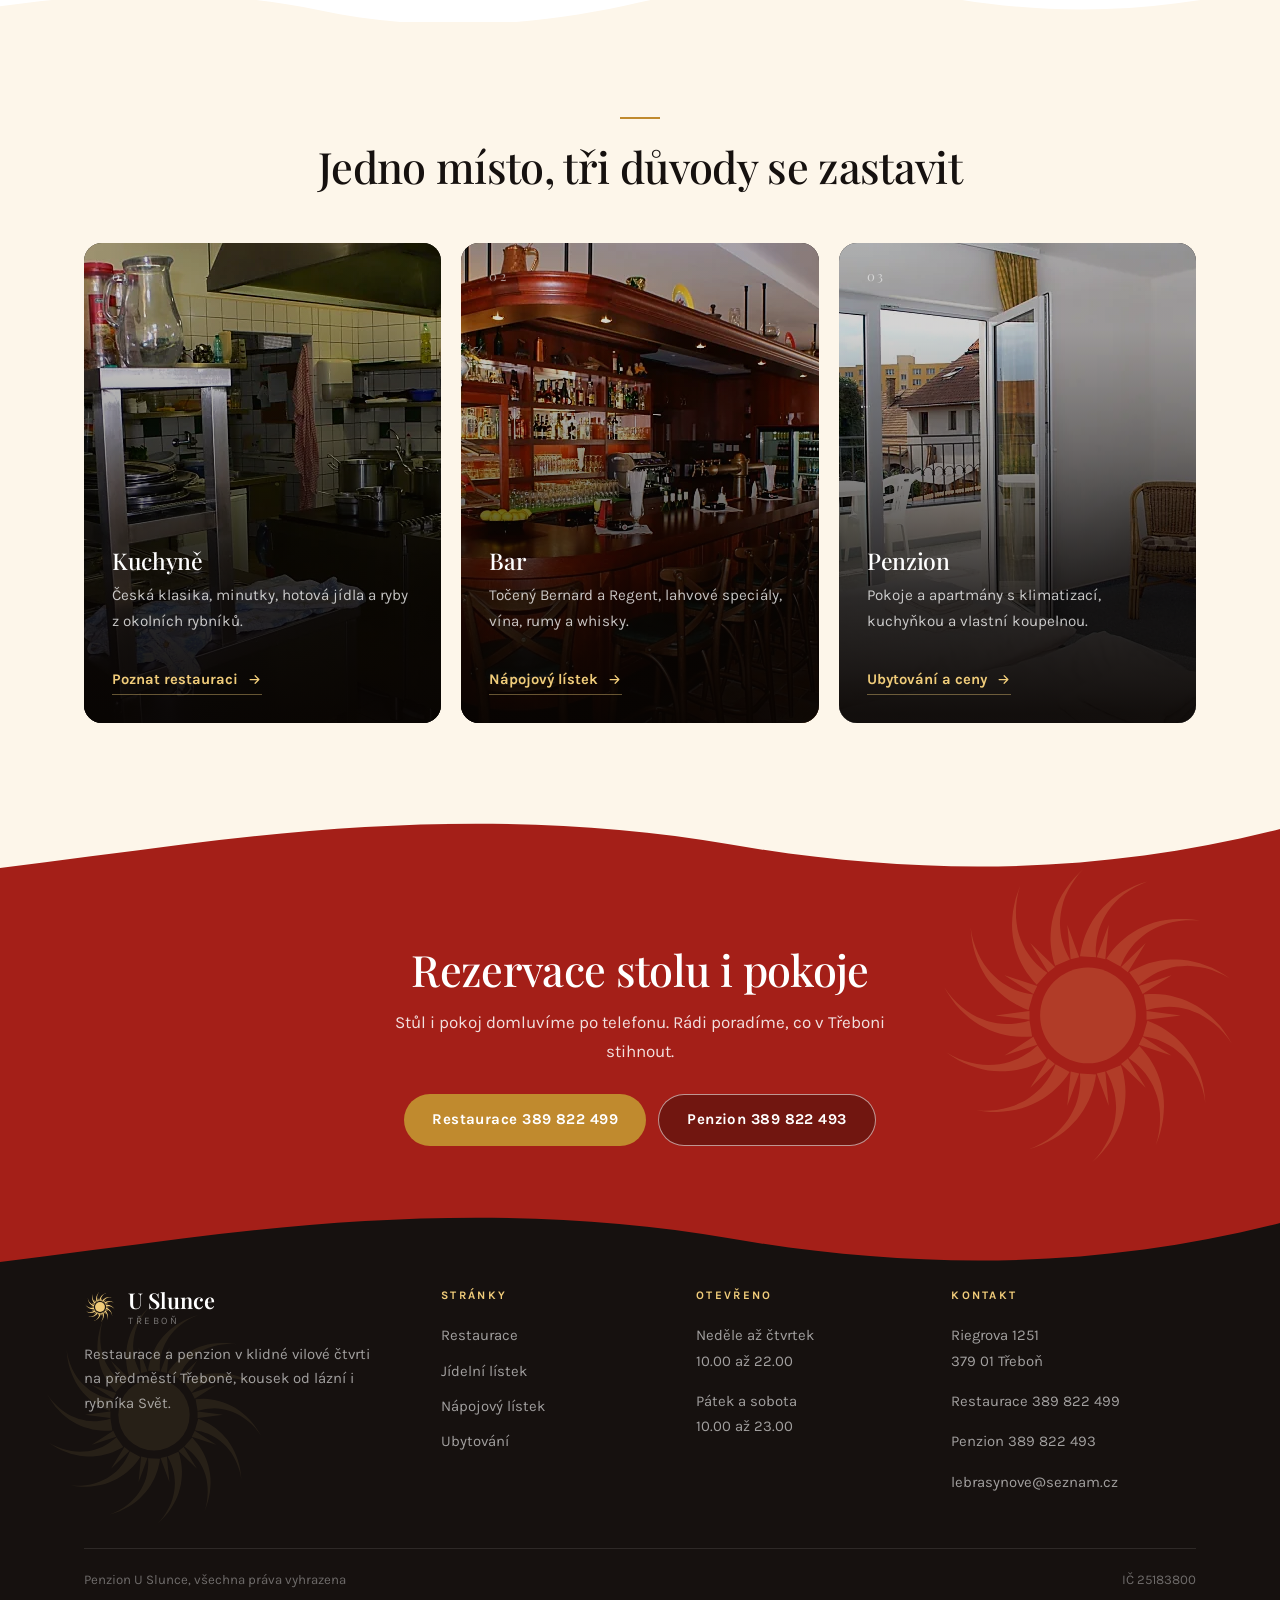
==== commit 8b6d4742: "navrh done" ====
--- a/index.html
+++ b/index.html
@@ -5,18 +5,19 @@
 <meta name="viewport" content="width=device-width, initial-scale=1">
 <title>Restaurace a penzion U Slunce, Třeboň</title>
 <meta name="description" content="Restaurace a penzion U Slunce v Třeboni. Česká kuchyně, čerstvé ryby z třeboňských rybníků, pivo Bernard a klidné ubytování s parkováním v areálu.">
-<meta name="theme-color" content="#ffffff">
+<meta name="theme-color" content="#7d1710">
 <link rel="canonical" href="https://www.penzionuslunce.cz/">
 <meta property="og:type" content="website">
 <meta property="og:locale" content="cs_CZ">
 <meta property="og:title" content="Restaurace a penzion U Slunce, Třeboň">
-<meta property="og:description" content="Česká kuchyně, čerstvé třeboňské ryby a klidné ubytování kousek od centra Třeboně.">
-<meta property="og:image" content="assets/photos/hero-uslunce.webp">
+<meta property="og:description" content="Restaurace a penzion U Slunce v Třeboni. Česká kuchyně, čerstvé ryby z třeboňských rybníků, pivo Bernard a klidné ubytování s parkováním v areálu.">
+<meta property="og:url" content="https://www.penzionuslunce.cz/">
+<meta property="og:image" content="https://www.penzionuslunce.cz/assets/photos/fasada.webp">
 <link rel="icon" href="assets/img/favicon.svg" type="image/svg+xml">
 <link rel="preconnect" href="https://fonts.googleapis.com">
 <link rel="preconnect" href="https://fonts.gstatic.com" crossorigin>
 <link href="https://fonts.googleapis.com/css2?family=Karla:wght@400;500;600;700&family=Playfair+Display:ital,wght@0,400;0,500;0,600;1,400&display=swap" rel="stylesheet">
-<link rel="stylesheet" href="assets/css/style.css">
+<link rel="stylesheet" href="assets/css/style.css?v=17">
 <script type="application/ld+json">
 {
   "@context": "https://schema.org",
@@ -26,7 +27,7 @@
   "url": "https://www.penzionuslunce.cz/",
   "telephone": "+420389822499",
   "email": "lebrasynove@seznam.cz",
-  "image": "https://www.penzionuslunce.cz/assets/photos/fasada.jpg",
+  "image": "https://www.penzionuslunce.cz/assets/photos/fasada.webp",
   "address": {
     "@type": "PostalAddress",
     "streetAddress": "Riegrova 1251",
@@ -44,14 +45,10 @@
 <body>
 <a class="skip" href="#main">Přeskočit na obsah</a>
 <div class="progress" aria-hidden="true"></div>
-
 <header class="header">
   <div class="wrap header__inner">
     <a class="brand" href="index.html" aria-label="U Slunce, domovská stránka">
-      <svg class="sunmark" viewBox="0 0 64 64" aria-hidden="true" fill="currentColor">
-        <circle cx="32" cy="32" r="10.5"/>
-        <path d="M32 5.5l3.4 9.4h-6.8zM32 58.5l-3.4-9.4h6.8zM5.5 32l9.4-3.4v6.8zM58.5 32l-9.4 3.4v-6.8zM13.2 13.2l9.1 4.1-4.8 4.8zM50.8 50.8l-9.1-4.1 4.8-4.8zM50.8 13.2l-4.1 9.1-4.8-4.8zM13.2 50.8l4.1-9.1 4.8 4.8z"/>
-      </svg>
+      <span class="sunmark" aria-hidden="true"></span>
       <span class="brand__text">
         <span class="brand__name">U Slunce</span>
         <span class="brand__sub">Třeboň</span>
@@ -63,14 +60,10 @@
       <a class="nav__link" href="restaurace.html">Restaurace</a>
       <a class="nav__link" href="listek.html">Lístek</a>
       <a class="nav__link" href="ubytovani.html">Ubytování</a>
-      <a class="nav__link" href="galerie.html">Fotogalerie</a>
       <a class="nav__link" href="kontakt.html">Kontakt</a>
     </nav>
 
-    <a class="btn btn--primary btn--sm header__cta" href="tel:+420389822499">
-      <svg viewBox="0 0 24 24" fill="none" stroke="currentColor" stroke-width="1.9" stroke-linecap="round" stroke-linejoin="round" aria-hidden="true"><path d="M22 16.9v3a2 2 0 0 1-2.2 2 19.8 19.8 0 0 1-8.6-3.1 19.5 19.5 0 0 1-6-6A19.8 19.8 0 0 1 2.1 4.2 2 2 0 0 1 4.1 2h3a2 2 0 0 1 2 1.7c.1 1 .4 1.9.7 2.8a2 2 0 0 1-.5 2.1L8.1 9.9a16 16 0 0 0 6 6l1.3-1.2a2 2 0 0 1 2.1-.5c.9.3 1.8.6 2.8.7a2 2 0 0 1 1.7 2z"/></svg>
-      Rezervace
-    </a>
+    <a class="btn btn--primary btn--sm header__cta" href="tel:+420389822499"><svg viewBox="0 0 24 24" fill="none" stroke="currentColor" stroke-width="1.8" stroke-linecap="round" stroke-linejoin="round" aria-hidden="true"><path d="M22 16.9v3a2 2 0 0 1-2.2 2 19.8 19.8 0 0 1-8.6-3.1 19.5 19.5 0 0 1-6-6A19.8 19.8 0 0 1 2.1 4.2 2 2 0 0 1 4.1 2h3a2 2 0 0 1 2 1.7c.1 1 .4 1.9.7 2.8a2 2 0 0 1-.5 2.1L8.1 9.9a16 16 0 0 0 6 6l1.3-1.2a2 2 0 0 1 2.1-.5c.9.3 1.8.6 2.8.7a2 2 0 0 1 1.7 2z"/></svg> Rezervace</a>
 
     <button class="burger" aria-expanded="false" aria-controls="mobile-nav" aria-label="Otevřít menu">
       <span></span><span></span><span></span>
@@ -83,81 +76,61 @@
   <a href="restaurace.html">Restaurace</a>
   <a href="listek.html">Jídelní a nápojový lístek</a>
   <a href="ubytovani.html">Ubytování</a>
-  <a href="galerie.html">Fotogalerie</a>
   <a href="kontakt.html">Kontakt</a>
   <div class="mobile-nav__foot">
     <a class="btn btn--primary" href="tel:+420389822499">Rezervace stolu</a>
     <a class="btn btn--ghost" href="tel:+420389822493">Rezervace ubytování</a>
   </div>
 </div>
-
 <main id="main">
 
-  <!-- Hero -->
   <section class="hero">
     <div class="hero__media">
-      <img src="assets/photos/hero-uslunce.webp" alt="Zahrádka restaurace U Slunce s kovaným sluncem na bílé zdi a prostřenými stoly" width="2560" height="1440" fetchpriority="high">
-    </div>
-
-    <div class="hero__inner">
+      <picture>
+        <source media="(max-width: 900px)" srcset="assets/photos/hero-uvod-uzky.webp?v=17" width="1000" height="625">
+        <img src="assets/photos/hero-uvod.webp?v=17" alt="Bar restaurace U Slunce s výčepem, láhvemi a barovými židlemi" width="1300" height="1224" fetchpriority="high" decoding="async">
+      </picture>
+    </div>
+
+    <div class="hero__panel">
+      <div class="deco__sun" aria-hidden="true"></div>
+      <div class="hero__inner">
       <h1 class="hero__title">U Slunce</h1>
-      <p class="hero__sub">Restaurace a penzion v Třeboni</p>
       <div class="btn-row">
-        <a class="btn btn--primary" href="tel:+420389822499">Rezervovat stůl</a>
-        <a class="btn btn--light" href="ubytovani.html">Ubytování</a>
-      </div>
-    </div>
-
-    <a class="hero__scroll" href="#uvod" aria-label="Přejít na obsah">
-      <i aria-hidden="true"></i>
-    </a>
-  </section>
-
-  <!-- Rychlé informace -->
-  <section class="factbar">
-    <div class="wrap factbar__grid" data-reveal-group>
-      <div class="factbar__item" data-reveal>
-        <svg viewBox="0 0 24 24" fill="none" stroke="currentColor" stroke-width="1.6" stroke-linecap="round" stroke-linejoin="round" aria-hidden="true"><path d="M21 10c0 7-9 13-9 13s-9-6-9-13a9 9 0 0 1 18 0z"/><circle cx="12" cy="10" r="3"/></svg>
-        <span><strong>Riegrova 1251, Třeboň</strong><span>Deset minut chůze do centra</span></span>
-      </div>
-      <div class="factbar__item" data-reveal>
-        <svg viewBox="0 0 24 24" fill="none" stroke="currentColor" stroke-width="1.6" stroke-linecap="round" stroke-linejoin="round" aria-hidden="true"><path d="M5 17h14M6 17V9a2 2 0 0 1 2-2h8a2 2 0 0 1 2 2v8"/><path d="M4 21h16"/><circle cx="8.5" cy="17" r="2"/><circle cx="15.5" cy="17" r="2"/></svg>
-        <span><strong>Parkování v areálu</strong><span>V ceně ubytování, také kolárna</span></span>
-      </div>
-      <div class="factbar__item" data-reveal>
-        <svg viewBox="0 0 24 24" fill="none" stroke="currentColor" stroke-width="1.6" stroke-linecap="round" stroke-linejoin="round" aria-hidden="true"><path d="M3 18v-6a2 2 0 0 1 2-2h14a2 2 0 0 1 2 2v6"/><path d="M3 18h18M6 10V7a2 2 0 0 1 2-2h8a2 2 0 0 1 2 2v3"/><path d="M4 21h16"/></svg>
-        <span><strong>26 lůžek ve 12 pokojích</strong><span>Klimatizace a wifi na všech pokojích</span></span>
-      </div>
-    </div>
-  </section>
-
-  <!-- Úvodní text -->
+        <a class="btn btn--primary btn--lg" href="tel:+420389822499">Rezervovat stůl</a>
+        <a class="btn btn--light btn--lg" href="ubytovani.html">Ubytování</a>
+        </div>
+      </div>
+    </div>
+
+    <div class="hero__bar">
+      <div class="wrap hero__bar-in">
+        <span data-open>
+          <span class="hero__dot" aria-hidden="true"></span>
+          <b>Dnes</b> <span data-open-text>10.00 až 22.00</span>
+        </span>
+        <span><svg viewBox="0 0 24 24" fill="none" stroke="currentColor" stroke-width="1.8" stroke-linecap="round" stroke-linejoin="round" aria-hidden="true"><path d="M21 10c0 7-9 13-9 13s-9-6-9-13a9 9 0 0 1 18 0z"/><circle cx="12" cy="10" r="3"/></svg> Riegrova 1251, Třeboň</span>
+        <a href="tel:+420389822499"><svg viewBox="0 0 24 24" fill="none" stroke="currentColor" stroke-width="1.8" stroke-linecap="round" stroke-linejoin="round" aria-hidden="true"><path d="M22 16.9v3a2 2 0 0 1-2.2 2 19.8 19.8 0 0 1-8.6-3.1 19.5 19.5 0 0 1-6-6A19.8 19.8 0 0 1 2.1 4.2 2 2 0 0 1 4.1 2h3a2 2 0 0 1 2 1.7c.1 1 .4 1.9.7 2.8a2 2 0 0 1-.5 2.1L8.1 9.9a16 16 0 0 0 6 6l1.3-1.2a2 2 0 0 1 2.1-.5c.9.3 1.8.6 2.8.7a2 2 0 0 1 1.7 2z"/></svg> 389 822 499</a>
+      </div>
+    </div>
+  </section>
+
   <section class="section" id="uvod">
+    <div class="sep sep--hero" aria-hidden="true"></div>
     <div class="wrap split">
-      <div data-reveal>
-        <span class="eyebrow">Kdo jsme</span>
+      <div class="flow" data-reveal>
         <h2>Rodinné místo na předměstí lázeňské Třeboně</h2>
-        <p class="lead" style="margin-top:22px">
-          U Slunce najdete pod jednou střechou restauraci se stylovým barem
-          a penzion s pokoji i apartmány. Areál je vlastní, klidný a stranou
-          ruchu, přesto jen kousek od rybníka Svět a lázní Aurora.
+        <p class="lead">
+          Restaurace se stylovým barem a penzion pod jednou střechou. Vlastní klidný
+          areál stranou ruchu, a přesto deset minut pěšky do centra.
         </p>
-        <p style="margin-top:18px;color:var(--ink-2)">
-          Vaříme českou klasiku, minutky i čerstvé rybí speciality
-          z třeboňských rybníků. Kdo spěchá, vybere si z nabídky hotových
-          jídel. Kdo má čas, posedí na zahrádce nad sklenicí Bernarda.
-        </p>
-        <div style="margin-top:30px">
-          <a class="arrow-link" href="restaurace.html">
-            Více o restauraci
-            <svg viewBox="0 0 24 24" fill="none" stroke="currentColor" stroke-width="2" stroke-linecap="round" stroke-linejoin="round" aria-hidden="true"><path d="M5 12h14M13 6l6 6-6 6"/></svg>
-          </a>
-        </div>
-      </div>
-
-      <div class="stack-media" data-reveal style="--d:120ms">
+        <div class="arrow-row">
+          <a class="arrow-link" href="restaurace.html">Více o restauraci <svg viewBox="0 0 24 24" fill="none" stroke="currentColor" stroke-width="2" stroke-linecap="round" stroke-linejoin="round" aria-hidden="true"><path d="M5 12h14M13 6l6 6-6 6"/></svg></a>
+        </div>
+      </div>
+      <div class="stack-media" data-reveal data-delay>
         <div class="stack-media__main" data-reveal-img>
-          <img src="assets/photos/fasada-lg.webp" alt="Žlutá fasáda budovy s nápisy Restaurace a Pension" width="1280" height="960" loading="lazy">
+          <img src="assets/photos/fasada.webp" alt="Fasáda domu s nápisy Restaurace a Pension" width="640" height="480" loading="lazy">
         </div>
         <div class="stack-media__inset">
           <img src="assets/photos/znak-slunce.webp" alt="Kovaný znak slunce nad vchodem do penzionu" width="640" height="480" loading="lazy">
@@ -166,158 +139,74 @@
     </div>
   </section>
 
-
-  <!-- Tři pilíře -->
-  <section class="section section--sand">
+  <section class="section section--paper">
+    <div class="sep sep--white sep--wave2" aria-hidden="true"></div>
     <div class="wrap">
       <div class="section-head is-centered" data-reveal>
-        <span class="eyebrow is-centered">Co u nás najdete</span>
-        <h2>Jedno místo, tři důvody k zastavení</h2>
-      </div>
-
+        <h2>Jedno místo, tři důvody se zastavit</h2>
+      </div>
       <div class="cards cards--3" data-reveal-group>
         <article class="tile" data-reveal>
-          <div class="tile__media">
-            <img src="assets/photos/restaurace-interier.webp" alt="Interiér restaurace s obrazy a dřevěným obložením" width="640" height="480" loading="lazy">
-          </div>
+          <div class="tile__media"><img src="assets/photos/kuchyne-provoz.webp" alt="Kuchyň restaurace při přípravě jídel" width="640" height="480" loading="lazy"></div>
+          <span class="tile__no" aria-hidden="true">01</span>
           <div class="tile__body">
-            <h3>Restaurace</h3>
-            <p>Česká kuchyně, minutky, hotová jídla a rybí speciality. Dost místa pro přátele i pro oslavu.</p>
-            <a class="arrow-link" href="restaurace.html">Poznat restauraci
-              <svg viewBox="0 0 24 24" fill="none" stroke="currentColor" stroke-width="2" stroke-linecap="round" stroke-linejoin="round" aria-hidden="true"><path d="M5 12h14M13 6l6 6-6 6"/></svg>
-            </a>
+            <h3>Kuchyně</h3>
+            <p>Česká klasika, minutky, hotová jídla a ryby z okolních rybníků.</p>
+            <a class="arrow-link" href="restaurace.html">Poznat restauraci <svg viewBox="0 0 24 24" fill="none" stroke="currentColor" stroke-width="2" stroke-linecap="round" stroke-linejoin="round" aria-hidden="true"><path d="M5 12h14M13 6l6 6-6 6"/></svg></a>
           </div>
         </article>
-
         <article class="tile" data-reveal>
-          <div class="tile__media">
-            <img src="assets/photos/bar.webp" alt="Dřevěný bar restaurace s výčepem a barovými židlemi" width="640" height="480" loading="lazy">
-          </div>
+          <div class="tile__media"><img src="assets/photos/bar.webp" alt="Dřevěný bar restaurace s výčepem a barovými židlemi" width="640" height="480" loading="lazy"></div>
+          <span class="tile__no" aria-hidden="true">02</span>
           <div class="tile__body">
-            <h3>Bar a pivnice</h3>
-            <p>Točený Bernard a Regent, zahraniční lahvová piva, vína, rumy a whisky ve stylovém baru.</p>
-            <a class="arrow-link" href="listek.html#napoje">Nápojový lístek
-              <svg viewBox="0 0 24 24" fill="none" stroke="currentColor" stroke-width="2" stroke-linecap="round" stroke-linejoin="round" aria-hidden="true"><path d="M5 12h14M13 6l6 6-6 6"/></svg>
-            </a>
+            <h3>Bar</h3>
+            <p>Točený Bernard a Regent, lahvové speciály, vína, rumy a whisky.</p>
+            <a class="arrow-link" href="listek.html#napoje">Nápojový lístek <svg viewBox="0 0 24 24" fill="none" stroke="currentColor" stroke-width="2" stroke-linecap="round" stroke-linejoin="round" aria-hidden="true"><path d="M5 12h14M13 6l6 6-6 6"/></svg></a>
           </div>
         </article>
-
         <article class="tile" data-reveal>
-          <div class="tile__media">
-            <img src="assets/photos/apartman.webp" alt="Prostorný apartmán penzionu s posezením u střešního okna" width="640" height="480" loading="lazy">
-          </div>
+          <div class="tile__media"><img src="assets/photos/pokoj-s-terasou.webp" alt="Dvoulůžkový pokoj s prosklenými dveřmi na balkon" width="640" height="480" loading="lazy"></div>
+          <span class="tile__no" aria-hidden="true">03</span>
           <div class="tile__body">
             <h3>Penzion</h3>
-            <p>Pokoje a apartmány s klimatizací, kuchyňkou a vlastní koupelnou. Sedm pokojů má balkon.</p>
-            <a class="arrow-link" href="ubytovani.html">Ubytování a ceny
-              <svg viewBox="0 0 24 24" fill="none" stroke="currentColor" stroke-width="2" stroke-linecap="round" stroke-linejoin="round" aria-hidden="true"><path d="M5 12h14M13 6l6 6-6 6"/></svg>
-            </a>
+            <p>Pokoje a apartmány s klimatizací, kuchyňkou a vlastní koupelnou.</p>
+            <a class="arrow-link" href="ubytovani.html">Ubytování a ceny <svg viewBox="0 0 24 24" fill="none" stroke="currentColor" stroke-width="2" stroke-linecap="round" stroke-linejoin="round" aria-hidden="true"><path d="M5 12h14M13 6l6 6-6 6"/></svg></a>
           </div>
         </article>
       </div>
     </div>
   </section>
 
-  <!-- Paralaxový pruh -->
-  <section class="band">
-    <img class="band__bg" src="assets/photos/band-zahradka.webp" alt="" aria-hidden="true" width="2200" height="1238" loading="lazy">
-    <div class="wrap">
-      <p class="band__quote">Čerstvé ryby z třeboňských rybníků, točený Bernard a klid vilové čtvrti.</p>
-      <p class="band__by">Restaurace U Slunce</p>
-    </div>
-  </section>
-
-  <!-- Okolí -->
-  <section class="section section--dark">
-    <div class="wrap">
-      <div class="section-head is-centered" data-reveal>
-        <span class="eyebrow is-light is-centered">Třeboňsko</span>
-        <h2>Vše důležité v docházkové vzdálenosti</h2>
-      </div>
-      <div class="cards cards--3" data-reveal-group>
-        <div class="feature" data-reveal>
-          <div class="feature__icon"><svg viewBox="0 0 24 24" fill="none" stroke="currentColor" stroke-width="1.7" stroke-linecap="round" stroke-linejoin="round" aria-hidden="true"><path d="M2 17c1.5 0 1.5 1.5 3 1.5S6.5 17 8 17s1.5 1.5 3 1.5 1.5-1.5 3-1.5 1.5 1.5 3 1.5 1.5-1.5 3-1.5"/><path d="M2 12c1.5 0 1.5 1.5 3 1.5S6.5 12 8 12s1.5 1.5 3 1.5S12.5 12 14 12s1.5 1.5 3 1.5S18.5 12 20 12"/><path d="M12 3v5"/></svg></div>
-          <h3>Lázně a bazény</h3>
-          <p>Aurora pět minut chůze, Berta deset minut. Wellness, sauny i tobogán v obou lázních.</p>
-        </div>
-        <div class="feature" data-reveal>
-          <div class="feature__icon"><svg viewBox="0 0 24 24" fill="none" stroke="currentColor" stroke-width="1.7" stroke-linecap="round" stroke-linejoin="round" aria-hidden="true"><circle cx="18.5" cy="17.5" r="3.5"/><circle cx="5.5" cy="17.5" r="3.5"/><path d="M15 6h4l-4 11.5L9 8H6"/><path d="M9 8l-3.5 9.5"/></svg></div>
-          <h3>Cyklotrasy a stezky</h3>
-          <p>Naučné okruhy okolo rybníka Svět, cyklostezky Třeboňska. Kolárna a nabíjení elektrokol u nás.</p>
-        </div>
-        <div class="feature" data-reveal>
-          <div class="feature__icon"><svg viewBox="0 0 24 24" fill="none" stroke="currentColor" stroke-width="1.7" stroke-linecap="round" stroke-linejoin="round" aria-hidden="true"><path d="M3 21h18"/><path d="M5 21V8l7-5 7 5v13"/><path d="M10 21v-6h4v6"/></svg></div>
-          <h3>Historické centrum</h3>
-          <p>Zámek, Schwarzenberská hrobka a náměstí. Deset minut pěšky od penzionu.</p>
-        </div>
-      </div>
-    </div>
-  </section>
-
-  <!-- Náhled galerie -->
-  <section class="section">
-    <div class="wrap">
-      <div class="section-head is-centered" data-reveal>
-        <span class="eyebrow is-centered">Fotogalerie</span>
-        <h2>Podívejte se k nám</h2>
-      </div>
-      <div class="strip" data-reveal-group>
-        <figure class="gallery__item" data-reveal data-lightbox data-full="assets/photos/restaurace-interier.webp" tabindex="0" role="button" aria-label="Zvětšit fotografii, interiér restaurace">
-          <img src="assets/photos/restaurace-interier-sm.webp" alt="Interiér restaurace s obrazy a zelenými lavicemi" width="480" height="360" loading="lazy">
-          <figcaption>Interiér restaurace</figcaption>
-        </figure>
-        <figure class="gallery__item" data-reveal data-lightbox data-full="assets/photos/zahradka-detsky-koutek.webp" tabindex="0" role="button" aria-label="Zvětšit fotografii, dětský koutek na terase">
-          <img src="assets/photos/zahradka-detsky-koutek-sm.webp" alt="Dětský domeček na dřevěné terase restaurace" width="480" height="360" loading="lazy">
-          <figcaption>Dětský koutek</figcaption>
-        </figure>
-        <figure class="gallery__item" data-reveal data-lightbox data-full="assets/photos/pokoj-dvouluzkovy.webp" tabindex="0" role="button" aria-label="Zvětšit fotografii, dvoulůžkový pokoj">
-          <img src="assets/photos/pokoj-dvouluzkovy-sm.webp" alt="Dvoulůžkový pokoj se střešními okny" width="480" height="360" loading="lazy">
-          <figcaption>Dvoulůžkový pokoj</figcaption>
-        </figure>
-        <figure class="gallery__item" data-reveal data-lightbox data-full="assets/photos/areal-budova.webp" tabindex="0" role="button" aria-label="Zvětšit fotografii, budova penzionu">
-          <img src="assets/photos/areal-budova-sm.webp" alt="Budova penzionu s parkovištěm v areálu" width="480" height="360" loading="lazy">
-          <figcaption>Areál penzionu</figcaption>
-        </figure>
-      </div>
-      <div style="margin-top:36px;text-align:center" data-reveal>
-        <a class="btn btn--ghost" href="galerie.html">Celá fotogalerie</a>
-      </div>
-    </div>
-  </section>
-
-  <!-- Výzva -->
-  <section class="section section--tight">
+  <section class="section section--red section--tight">
+    <div class="sep sep--paper sep--wave3" aria-hidden="true"></div>
+    <div class="deco" aria-hidden="true"><div class="deco__sun"></div></div>
     <div class="wrap">
       <div class="callout" data-reveal>
-        <h2>Přijďte se najíst nebo u nás přespěte</h2>
-        <p>Stůl i pokoj rezervujeme telefonicky. Rádi poradíme s výběrem
-           a s tím, co v Třeboni stihnout.</p>
+        <h2>Rezervace stolu i pokoje</h2>
+        <p>Stůl i pokoj domluvíme po telefonu. Rádi poradíme, co v Třeboni stihnout.</p>
         <div class="btn-row">
-          <a class="btn btn--primary" href="tel:+420389822499">Restaurace 389 822 499</a>
+          <a class="btn btn--gold" href="tel:+420389822499">Restaurace 389 822 499</a>
           <a class="btn btn--light" href="tel:+420389822493">Penzion 389 822 493</a>
         </div>
       </div>
     </div>
   </section>
-
 </main>
-
 <footer class="footer">
+    <div class="sep sep--red sep--wave3" aria-hidden="true"></div>
+  <div class="deco" aria-hidden="true"><div class="deco__sun"></div></div>
   <div class="wrap">
     <div class="footer__grid">
       <div>
         <div class="brand">
-          <svg class="sunmark" viewBox="0 0 64 64" fill="currentColor" aria-hidden="true">
-            <circle cx="32" cy="32" r="10.5"/>
-            <path d="M32 5.5l3.4 9.4h-6.8zM32 58.5l-3.4-9.4h6.8zM5.5 32l9.4-3.4v6.8zM58.5 32l-9.4 3.4v-6.8zM13.2 13.2l9.1 4.1-4.8 4.8zM50.8 50.8l-9.1-4.1 4.8-4.8zM50.8 13.2l-4.1 9.1-4.8-4.8zM13.2 50.8l4.1-9.1 4.8 4.8z"/>
-          </svg>
+          <span class="sunmark" aria-hidden="true"></span>
           <span class="brand__text">
             <span class="brand__name">U Slunce</span>
             <span class="brand__sub">Třeboň</span>
           </span>
         </div>
-        <p class="footer__about">Restaurace a penzion v klidné vilové čtvrti
-          na předměstí Třeboně, kousek od lázní i rybníka Svět.</p>
+        <p class="footer__about">Restaurace a penzion v klidné vilové čtvrti na předměstí Třeboně,
+          kousek od lázní i rybníka Svět.</p>
       </div>
 
       <div>
@@ -327,23 +216,22 @@
           <li><a href="listek.html">Jídelní lístek</a></li>
           <li><a href="listek.html#napoje">Nápojový lístek</a></li>
           <li><a href="ubytovani.html">Ubytování</a></li>
-          <li><a href="galerie.html">Fotogalerie</a></li>
         </ul>
       </div>
 
       <div>
         <h4>Otevřeno</h4>
-        <ul>
+        <ul class="stack">
           <li>Neděle až čtvrtek<br>10.00 až 22.00</li>
-          <li style="padding-top:12px">Pátek a sobota<br>10.00 až 23.00</li>
+          <li>Pátek a sobota<br>10.00 až 23.00</li>
         </ul>
       </div>
 
       <div>
         <h4>Kontakt</h4>
-        <ul>
+        <ul class="stack">
           <li>Riegrova 1251<br>379 01 Třeboň</li>
-          <li style="padding-top:12px"><a href="tel:+420389822499">Restaurace 389 822 499</a></li>
+          <li><a href="tel:+420389822499">Restaurace 389 822 499</a></li>
           <li><a href="tel:+420389822493">Penzion 389 822 493</a></li>
           <li><a href="mailto:lebrasynove@seznam.cz">lebrasynove@seznam.cz</a></li>
         </ul>
@@ -357,13 +245,10 @@
   </div>
 </footer>
 
-<a class="btn btn--primary call-fab" href="tel:+420389822499">
-  <svg viewBox="0 0 24 24" fill="none" stroke="currentColor" stroke-width="1.9" stroke-linecap="round" stroke-linejoin="round" aria-hidden="true"><path d="M22 16.9v3a2 2 0 0 1-2.2 2 19.8 19.8 0 0 1-8.6-3.1 19.5 19.5 0 0 1-6-6A19.8 19.8 0 0 1 2.1 4.2 2 2 0 0 1 4.1 2h3a2 2 0 0 1 2 1.7c.1 1 .4 1.9.7 2.8a2 2 0 0 1-.5 2.1L8.1 9.9a16 16 0 0 0 6 6l1.3-1.2a2 2 0 0 1 2.1-.5c.9.3 1.8.6 2.8.7a2 2 0 0 1 1.7 2z"/></svg>
-  Zavolat a rezervovat
-</a>
+<a class="btn btn--primary call-fab" href="tel:+420389822499"><svg viewBox="0 0 24 24" fill="none" stroke="currentColor" stroke-width="1.8" stroke-linecap="round" stroke-linejoin="round" aria-hidden="true"><path d="M22 16.9v3a2 2 0 0 1-2.2 2 19.8 19.8 0 0 1-8.6-3.1 19.5 19.5 0 0 1-6-6A19.8 19.8 0 0 1 2.1 4.2 2 2 0 0 1 4.1 2h3a2 2 0 0 1 2 1.7c.1 1 .4 1.9.7 2.8a2 2 0 0 1-.5 2.1L8.1 9.9a16 16 0 0 0 6 6l1.3-1.2a2 2 0 0 1 2.1-.5c.9.3 1.8.6 2.8.7a2 2 0 0 1 1.7 2z"/></svg> Zavolat a rezervovat</a>
 
 <div class="lightbox" role="dialog" aria-modal="true" aria-label="Zvětšená fotografie">
-  <button class="lightbox__close" aria-label="Zavřít"><svg viewBox="0 0 24 24" fill="none" stroke="currentColor" stroke-width="2" stroke-linecap="round" aria-hidden="true"><path d="M18 6L6 18M6 6l12 12"/></svg></button>
+  <button class="lightbox__close" aria-label="Zavřít"><svg viewBox="0 0 24 24" fill="none" stroke="currentColor" stroke-width="2" stroke-linecap="round" stroke-linejoin="round" aria-hidden="true"><path d="M18 6L6 18M6 6l12 12"/></svg></button>
   <button class="lightbox__prev" aria-label="Předchozí fotografie"><svg viewBox="0 0 24 24" fill="none" stroke="currentColor" stroke-width="2" stroke-linecap="round" stroke-linejoin="round" aria-hidden="true"><path d="M15 18l-6-6 6-6"/></svg></button>
   <button class="lightbox__next" aria-label="Další fotografie"><svg viewBox="0 0 24 24" fill="none" stroke="currentColor" stroke-width="2" stroke-linecap="round" stroke-linejoin="round" aria-hidden="true"><path d="M9 18l6-6-6-6"/></svg></button>
   <div>
@@ -372,6 +257,6 @@
   </div>
 </div>
 
-<script src="assets/js/main.js" defer></script>
+<script src="assets/js/main.js?v=17" defer></script>
 </body>
 </html>
--- a/assets/css/style.css
+++ b/assets/css/style.css
@@ -1,56 +1,71 @@
 /* ==========================================================================
    Restaurace a penzion U Slunce, Třeboň
-   Autorský stylopis. Struktura:
-   01 Proměnné   02 Reset   03 Typografie   04 Prvky   05 Hlavička
-   06 Sekce      07 Karty   08 Lístek       09 Ceník   10 Galerie
-   11 Patička    12 Animace 13 Responzivita
+
+   Barvy podle domu: bílá fasáda, zlaté slunce, červené písmo, černé kování.
+   Fotografie mají 640 na 480 bodů a nikde se nezvětšují, proto velké plochy
+   nese kresba slunce, ne roztažený snímek.
+
+   01 Proměnné  02 Reset     03 Typografie  04 Prvky UI  05 Hlavička
+   06 Hero      07 Sekce     08 Karty       09 Lístek    10 Ceník
+   11 Galerie   12 Patička   13 Animace     14 Responzivita
    ========================================================================== */
 
 /* 01 ---------------------------------------------------------- Proměnné */
 :root {
-  /* barvy podle originální fasády: zlatá, vínově červená a bílá */
-  --ink:        #23140e;
-  --ink-2:      #4e3a30;
-  --ink-3:      #7c675b;
-  --cream:      #fffcf8;
-  --sand:       #faf1e2;
-  --sand-2:     #f2e4cc;
-  --line:       #ecdcc2;
-  --line-soft:  #f5ebda;
-
-  --sun:        #c1902f;
-  --sun-deep:   #9a6d16;
-  --sun-glow:   #f2d089;
-  --ember:      #a5241a;
-  --wine:       #7d1710;
-  --wine-2:     #5d0f0a;
+  --black:      #16110f;
+  --ink:        #1c1512;
+  --ink-2:      #4d4441;
+  --ink-3:      #7c7370;
 
   --white:      #ffffff;
-
-  /* plochy */
-  --surface:    var(--cream);
-  --surface-alt:var(--sand);
-
-  /* stíny, teple tónované */
-  --sh-xs: 0 1px 2px rgba(60,40,20,.06);
-  --sh-sm: 0 2px 8px rgba(60,40,20,.07);
-  --sh-md: 0 10px 30px -12px rgba(60,40,20,.22);
-  --sh-lg: 0 28px 60px -24px rgba(50,32,14,.32);
-
-  /* rozměry */
-  --wrap: 1180px;
+  --paper:      #fdf6ea;
+  --sand:       #fcf3e2;
+  --line:       #e7e1d8;
+  --line-soft:  #efe6d6;
+
+  --gold:       #c08a2e;
+  --gold-deep:  #94651a;
+  --gold-light: #f0cc7a;
+
+  --red:        #a41f18;
+  --red-deep:   #7d1710;
+
+  --surface:     var(--white);
+  --surface-alt: var(--paper);
+
+  /* kovaná zlatá, používá se ve všech slunečních prvcích */
+  --gild: linear-gradient(150deg, #f0c65e 0%, #c08a2e 48%, #8c5f14 100%);
+
+  --sh-sm: 0 1px 3px rgba(30,20,12,.06);
+  --sh-md: 0 12px 30px -14px rgba(30,20,12,.22);
+  --sh-lg: 0 28px 60px -26px rgba(30,20,12,.34);
+
+  --wrap: 1160px;
   --wrap-narrow: 760px;
   --r-sm: 6px;
   --r-md: 12px;
-  --r-lg: 20px;
-  --header-h: 82px;
-
-  /* pohyb */
+  --r-lg: 18px;
+  --header-h: 80px;
+
   --ease: cubic-bezier(.22,.61,.36,1);
-  --t-fast: 180ms var(--ease);
-  --t: 320ms var(--ease);
-
-  /* vrstvení */
+  --t-fast: 170ms var(--ease);
+  --t: 300ms var(--ease);
+
+  /* tvary přechodů mezi sekcemi */
+  --wave-1: url("data:image/svg+xml,%3Csvg xmlns='http://www.w3.org/2000/svg' viewBox='0 0 1440 90' preserveAspectRatio='none'%3E%3Cpath fill='%23fff' d='M0 0h1440v46c-140 34-286-12-430-24-168-14-318 44-486 40C378 58 254 20 128 30 84 34 42 42 0 54z'/%3E%3C/svg%3E");
+  --wave-2: url("data:image/svg+xml,%3Csvg xmlns='http://www.w3.org/2000/svg' viewBox='0 0 1440 90' preserveAspectRatio='none'%3E%3Cpath fill='%23fff' d='M0 0h1440v30c-120 44-240 52-360 26s-240-34-360 4-240 46-360 12S120 44 0 66z'/%3E%3C/svg%3E");
+  --wave-3: url("data:image/svg+xml,%3Csvg xmlns='http://www.w3.org/2000/svg' viewBox='0 0 1440 90' preserveAspectRatio='none'%3E%3Cpath fill='%23fff' d='M0 0h1440v18c-206 72-412 72-618 24S412 6 206 42C137 54 68 66 0 78z'/%3E%3C/svg%3E");
+
+  --wave-4: url("data:image/svg+xml,%3Csvg xmlns='http://www.w3.org/2000/svg' viewBox='0 0 1440 90' preserveAspectRatio='none'%3E%3Cpath fill='%23fff' d='M0 0h1440v58c-96-8-192-30-288-30-192 0-288 44-480 44S384 24 192 24C128 24 64 34 0 44z'/%3E%3C/svg%3E");
+  --wave-5: url("data:image/svg+xml,%3Csvg xmlns='http://www.w3.org/2000/svg' viewBox='0 0 1440 90' preserveAspectRatio='none'%3E%3Cpath fill='%23fff' d='M0 0h1440v36c-160 46-320 12-480-14S640 4 480 34 160 74 0 52z'/%3E%3C/svg%3E");
+
+  /* spodni lista hero a vlnka pod ni musi mit stejnou barvu */
+  --hero-dark: #1a0806;
+
+  --sep-h: clamp(34px, 4.6vw, 72px);
+  --pad-y: clamp(62px, 7.4vw, 108px);
+  --pad-y-tight: clamp(48px, 5.2vw, 74px);
+
   --z-header: 40;
   --z-menu: 50;
   --z-lightbox: 60;
@@ -73,38 +88,18 @@
   font-family: 'Karla', 'Segoe UI', system-ui, -apple-system, sans-serif;
   font-size: 17px;
   line-height: 1.7;
-  font-feature-settings: 'kern' 1, 'liga' 1;
   -webkit-font-smoothing: antialiased;
-  overflow-x: hidden;
 }
 
 img, picture, svg, video { display: block; max-width: 100%; }
 img { height: auto; }
-
 a { color: inherit; text-decoration: none; }
-
 button { font: inherit; color: inherit; background: none; border: 0; }
-
 ul, ol { margin: 0; padding: 0; list-style: none; }
-
-/* jemná papírová textura přes celý web */
-body::before {
-  content: '';
-  position: fixed;
-  inset: 0;
-  z-index: 1;
-  pointer-events: none;
-  opacity: .5;
-  background-image: url("data:image/svg+xml,%3Csvg xmlns='http://www.w3.org/2000/svg' width='140' height='140'%3E%3Cfilter id='n'%3E%3CfeTurbulence type='fractalNoise' baseFrequency='.85' numOctaves='3'/%3E%3C/filter%3E%3Crect width='140' height='140' filter='url(%23n)' opacity='.045'/%3E%3C/svg%3E");
-}
-
-:focus-visible {
-  outline: 2px solid var(--sun);
-  outline-offset: 3px;
-  border-radius: 3px;
-}
-
-::selection { background: var(--sun-glow); color: var(--ink); }
+figure { margin: 0; }   /* prohlizec dava figure 40 px po stranach, mrizka by se rozpadla */
+
+:focus-visible { outline: 2px solid var(--gold); outline-offset: 3px; border-radius: 3px; }
+::selection { background: var(--gold-light); color: var(--black); }
 
 .skip {
   position: absolute;
@@ -112,8 +107,8 @@
   top: -60px;
   z-index: 100;
   padding: 12px 20px;
-  background: var(--ink);
-  color: var(--cream);
+  background: var(--black);
+  color: #fff;
   border-radius: var(--r-sm);
   transition: top var(--t-fast);
 }
@@ -123,58 +118,50 @@
 h1, h2, h3, h4 {
   font-family: 'Playfair Display', Georgia, 'Times New Roman', serif;
   font-weight: 500;
-  line-height: 1.14;
+  line-height: 1.16;
   letter-spacing: -.015em;
-  color: var(--ink);
+  color: var(--black);
   margin: 0;
   text-wrap: balance;
 }
 
-h1 { font-size: clamp(2.6rem, 6.2vw, 4.6rem); }
-h2 { font-size: clamp(2rem, 3.9vw, 3rem); }
-h3 { font-size: clamp(1.25rem, 2vw, 1.6rem); }
-h4 { font-size: 1.1rem; }
+h1 { font-size: clamp(2.5rem, 5.6vw, 4rem); }
+h2 { font-size: clamp(1.9rem, 3.4vw, 2.7rem); }
+h3 { font-size: clamp(1.2rem, 1.8vw, 1.5rem); }
+h4 { font-size: 1.05rem; }
 
 p { margin: 0 0 1.1em; }
 p:last-child { margin-bottom: 0; }
 
 .lead {
-  font-size: clamp(1.08rem, 1.55vw, 1.28rem);
+  font-size: clamp(1.05rem, 1.4vw, 1.2rem);
   line-height: 1.68;
   color: var(--ink-2);
 }
-
-.eyebrow {
-  display: inline-flex;
-  align-items: center;
-  gap: 12px;
-  font-size: .74rem;
-  font-weight: 700;
-  letter-spacing: .22em;
-  text-transform: uppercase;
-  color: var(--sun-deep);
-  margin-bottom: 20px;
-}
-.eyebrow::before {
-  content: '';
-  width: 30px;
-  height: 1px;
-  background: var(--sun);
-  opacity: .7;
-}
-.eyebrow.is-light { color: var(--sun-glow); }
-.eyebrow.is-light::before { background: var(--sun-glow); }
-.eyebrow.is-centered { justify-content: center; }
-.eyebrow.is-centered::after {
-  content: '';
-  width: 30px;
-  height: 1px;
-  background: var(--sun);
-  opacity: .7;
-}
-
 .muted { color: var(--ink-3); }
-.serif-accent { font-family: 'Playfair Display', Georgia, serif; font-style: italic; }
+.muted--sm { font-size: .9rem; }
+.text-link { color: var(--red); font-weight: 600; }
+.text-link:hover { color: var(--red-deep); }
+
+/* svisly rytmus textovych sloupcu; drive to resila desitka inline stylu */
+.flow > * + * { margin-top: 20px; }
+.flow > * + .btn-row,
+.flow > * + .checklist,
+.flow > * + .hours,
+.flow > * + .arrow-row { margin-top: 26px; }
+.arrow-row { display: block; }
+
+.center-row { margin-top: 26px; display: flex; justify-content: center; }
+
+/* adresa v kontaktni karte */
+.address {
+  font-family: 'Playfair Display', Georgia, serif;
+  font-size: 1.3rem;
+  margin: 0;
+}
+
+/* seznamy v paticce, kde jsou polozky dvouradkove */
+.stack li + li { padding-top: 10px; }
 
 /* 04 ---------------------------------------------------------- Prvky UI */
 .wrap {
@@ -195,66 +182,59 @@
   min-height: 52px;
   padding: 0 28px;
   border-radius: 999px;
-  font-size: .95rem;
+  font-size: .94rem;
   font-weight: 700;
-  letter-spacing: .04em;
+  letter-spacing: .03em;
   cursor: pointer;
   white-space: nowrap;
-  transition: background var(--t-fast), color var(--t-fast),
-              border-color var(--t-fast), box-shadow var(--t-fast);
+  transition: background var(--t-fast), color var(--t-fast), border-color var(--t-fast);
 }
 .btn svg { width: 18px; height: 18px; flex: none; }
 
-.btn--primary {
-  background: var(--sun);
-  color: #fff;
-  box-shadow: var(--sh-md);
-}
-.btn--primary:hover { background: var(--sun-deep); }
-
-.btn--dark { background: var(--ink); color: var(--cream); }
-.btn--dark:hover { background: #3d211a; }
-
-.btn--ghost {
-  border: 1px solid var(--line);
-  background: transparent;
-  color: var(--ink);
-}
-.btn--ghost:hover { border-color: var(--sun); color: var(--sun-deep); background: rgba(193,144,47,.06); }
-
-.btn--light {
-  border: 1px solid rgba(255,255,255,.35);
-  color: #fff;
-}
-.btn--light:hover { background: rgba(255,255,255,.14); border-color: rgba(255,255,255,.6); }
-
-.btn--sm { min-height: 44px; padding: 0 20px; font-size: .88rem; }
-
-.btn-row {
-  display: flex;
-  flex-wrap: wrap;
-  gap: 14px;
-}
-
-/* textový odkaz se šipkou */
+.btn--primary { background: var(--red); color: #fff; }
+.btn--primary:hover { background: var(--red-deep); }
+
+.btn--gold { background: var(--gold); color: #fff; }
+.btn--gold:hover { background: var(--gold-deep); }
+
+.btn--dark { background: var(--black); color: #fff; }
+.btn--dark:hover { background: #322622; }
+
+.btn--ghost { border: 1px solid var(--line); color: var(--ink); }
+.btn--ghost:hover { border-color: var(--gold); color: var(--gold-deep); }
+
+.btn--light { border: 1px solid rgba(255,255,255,.55); color: #fff; background: rgba(16,7,4,.34); backdrop-filter: blur(3px); }
+.btn--light:hover { background: rgba(255,255,255,.16); border-color: #fff; }
+
+.btn--sm { min-height: 44px; padding: 0 20px; font-size: .87rem; }
+.btn--lg { min-height: 60px; padding: 0 36px; font-size: 1rem; letter-spacing: .05em; }
+
+.btn-row { display: flex; flex-wrap: wrap; gap: 12px; }
+
 .arrow-link {
   display: inline-flex;
   align-items: center;
-  gap: 10px;
+  gap: 9px;
   font-weight: 700;
-  font-size: .93rem;
-  letter-spacing: .04em;
-  color: var(--sun-deep);
-  padding-bottom: 3px;
-  border-bottom: 1px solid rgba(193,144,47,.35);
-  transition: color var(--t-fast), border-color var(--t-fast), gap var(--t-fast);
-}
-.arrow-link svg { width: 16px; height: 16px; transition: transform var(--t-fast); }
-.arrow-link:hover { color: var(--ink); border-color: var(--ink); }
+  font-size: .92rem;
+  color: var(--red);
+  padding-bottom: 2px;
+  border-bottom: 1px solid rgba(164,31,24,.28);
+  transition: color var(--t-fast), border-color var(--t-fast);
+}
+.arrow-link svg { width: 15px; height: 15px; transition: transform var(--t-fast); }
+.arrow-link:hover { color: var(--black); border-color: var(--black); }
 .arrow-link:hover svg { transform: translateX(4px); }
 
-/* značka slunce */
-.sunmark { width: 34px; height: 34px; flex: none; color: var(--sun); }
+/* kovaný znak slunce podle toho na fasádě, kresba zůstane ostrá v každé velikosti */
+.sunmark {
+  width: 32px;
+  height: 32px;
+  flex: none;
+  background: var(--gold);
+  -webkit-mask: url('../img/sun.svg') center / contain no-repeat;
+          mask: url('../img/sun.svg') center / contain no-repeat;
+}
 
 /* 05 ---------------------------------------------------------- Hlavička */
 .header {
@@ -264,28 +244,39 @@
   height: var(--header-h);
   display: flex;
   align-items: center;
-  background: transparent;
-  transition: background var(--t), box-shadow var(--t), height var(--t);
+  transition: box-shadow var(--t);
+  /* vlastní vrstva pro skladač, jinak při scrollu poskakuje */
+  will-change: transform;
+  transform: translateZ(0);
 }
 .header::after {
   content: '';
   position: absolute;
   inset: 0;
-  background: var(--cream);
+  background: var(--white);
+  border-bottom: 1px solid var(--line-soft);
   opacity: 0;
   transition: opacity var(--t);
-  border-bottom: 1px solid var(--line-soft);
-}
+}
+.header.is-solid::after { opacity: 1; }
+.header.is-solid { box-shadow: var(--sh-sm); }
+
+/* nad tmavým hero se hlavička převrátí do světlé */
 .header.is-over-dark::before {
   content: '';
   position: absolute;
   inset: -1px 0 auto;
-  height: 170px;
-  background: linear-gradient(to bottom, rgba(52,8,5,.62), rgba(52,8,5,0));
+  height: 150px;
+  background: linear-gradient(to bottom, rgba(18,4,3,.55), rgba(18,4,3,0));
   pointer-events: none;
 }
-.header.is-solid { box-shadow: var(--sh-sm); }
-.header.is-solid::after { opacity: 1; }
+.header.is-over-dark .brand__name,
+.header.is-over-dark .nav__link { color: #fff; }
+.header.is-over-dark .brand__sub { color: rgba(255,255,255,.62); }
+.header.is-over-dark .sunmark { background: var(--gold-light); }
+.header.is-over-dark .burger span { background: #fff; }
+.header.is-over-dark .nav__link[aria-current="page"] { color: var(--gold-light); }
+.header.is-over-dark .nav__link[aria-current="page"]::after { background: var(--gold-light); }
 
 .header__inner {
   display: flex;
@@ -295,65 +286,47 @@
   width: 100%;
 }
 
-.brand {
-  display: flex;
-  align-items: center;
-  gap: 13px;
-  position: relative;
-  z-index: 2;
-}
+.brand { display: flex; align-items: center; gap: 12px; position: relative; z-index: 2; }
 .brand__text { display: flex; flex-direction: column; line-height: 1; }
 .brand__name {
   font-family: 'Playfair Display', Georgia, serif;
-  font-size: 1.4rem;
+  font-size: 1.36rem;
   font-weight: 600;
-  letter-spacing: .01em;
+  color: var(--black);
 }
 .brand__sub {
-  font-size: .63rem;
+  font-size: .62rem;
   letter-spacing: .26em;
   text-transform: uppercase;
   color: var(--ink-3);
   margin-top: 5px;
 }
 
-/* barvy hlavičky nad tmavým hero */
-.header.is-over-dark .brand__name,
-.header.is-over-dark .nav__link { color: #fff; }
-.header.is-over-dark .brand__sub { color: rgba(255,255,255,.66); }
-.header.is-over-dark .sunmark { color: var(--sun-glow); }
-.header.is-over-dark .burger span { background: #fff; }
-
-.nav { display: flex; align-items: center; gap: 4px; position: relative; z-index: 2; }
-
+.nav { display: flex; align-items: center; gap: 2px; position: relative; z-index: 2; }
 .nav__link {
   position: relative;
-  padding: 10px 15px;
-  font-size: .94rem;
+  padding: 10px 14px;
+  font-size: .93rem;
   font-weight: 500;
-  letter-spacing: .01em;
-  border-radius: var(--r-sm);
   transition: color var(--t-fast);
 }
 .nav__link::after {
   content: '';
   position: absolute;
-  left: 15px;
-  right: 15px;
+  left: 14px;
+  right: 14px;
   bottom: 4px;
   height: 1.5px;
-  background: currentColor;
+  background: var(--gold);
   transform: scaleX(0);
   transform-origin: left;
-  opacity: .55;
   transition: transform var(--t);
 }
 .nav__link:hover::after { transform: scaleX(1); }
-.nav__link[aria-current="page"] { color: var(--sun-deep); }
-.nav__link[aria-current="page"]::after { transform: scaleX(1); opacity: 1; }
-.header.is-over-dark .nav__link[aria-current="page"] { color: var(--sun-glow); }
-
-.header__cta { margin-left: 10px; }
+.nav__link[aria-current="page"] { color: var(--red); }
+.nav__link[aria-current="page"]::after { transform: scaleX(1); background: var(--red); }
+
+.header__cta { margin-left: 8px; }
 
 .burger {
   display: none;
@@ -369,7 +342,7 @@
   width: 22px;
   height: 1.8px;
   margin: 5px auto;
-  background: var(--ink);
+  background: var(--black);
   border-radius: 2px;
   transition: transform var(--t), opacity var(--t-fast);
 }
@@ -377,386 +350,451 @@
 .burger[aria-expanded="true"] span:nth-child(2) { opacity: 0; }
 .burger[aria-expanded="true"] span:nth-child(3) { transform: translateY(-6.8px) rotate(-45deg); }
 
-/* mobilní panel */
 .mobile-nav {
   position: fixed;
   inset: 0;
   z-index: var(--z-menu);
-  background: var(--cream);
+  background: var(--white);
   padding: calc(var(--header-h) + 24px) 24px 40px;
   display: flex;
   flex-direction: column;
-  gap: 6px;
+  gap: 4px;
   opacity: 0;
   visibility: hidden;
-  transform: translateY(-12px);
+  transform: translateY(-10px);
   transition: opacity var(--t), transform var(--t), visibility var(--t);
   overflow-y: auto;
 }
 .mobile-nav.is-open { opacity: 1; visibility: visible; transform: none; }
 .mobile-nav a {
   font-family: 'Playfair Display', Georgia, serif;
-  font-size: 1.7rem;
+  font-size: 1.6rem;
   padding: 14px 0;
   border-bottom: 1px solid var(--line-soft);
 }
-.mobile-nav a[aria-current="page"] { color: var(--sun-deep); }
-.mobile-nav__foot { margin-top: auto; padding-top: 28px; display: grid; gap: 12px; }
+.mobile-nav a[aria-current="page"] { color: var(--red); }
+.mobile-nav__foot { margin-top: auto; padding-top: 26px; display: grid; gap: 10px; }
 
 body.is-locked { overflow: hidden; }
 
-/* 06 ------------------------------------------------------------ Sekce */
-main { position: relative; z-index: 2; }
-
-.section { padding: clamp(72px, 9vw, 130px) 0; }
-.section--tight { padding: clamp(56px, 6vw, 86px) 0; }
-.section--sand { background: var(--surface-alt); }
-.section--dark { background: var(--wine); color: rgba(255,255,255,.82); }
-.section--dark h2, .section--dark h3 { color: #fff; }
-
-.section-head { max-width: 700px; margin-bottom: clamp(40px, 5vw, 64px); }
-.section-head.is-centered { margin-inline: auto; text-align: center; }
-
-/* hero, úvodní stránka */
+/* 06 ------------------------------------------------------------- Hero */
+/* Dva sloupce: vlevo tmavý panel se jménem, vpravo fotka. Předloha má 640
+   bodů, a když fotka nemusí přes celou šířku, stačí ji zvětšit necelých
+   dvakrát místo třikrát. To je jediný způsob, jak z ní dostat ostrost.
+   Pod obojim je lišta s tím, co člověk potřebuje hned. */
 .hero {
   position: relative;
-  min-height: min(100svh, 900px);
+  min-height: 100svh;
   display: grid;
-  place-items: center;
-  text-align: center;
+  grid-template-columns: minmax(0, 44fr) minmax(0, 56fr);
+  grid-template-rows: 1fr auto;
+  background: var(--black);
+  isolation: isolate;
+}
+
+.hero__panel {
+  grid-area: 1 / 1;
+  position: relative;
+  display: flex;
+  align-items: flex-end;
+  background: linear-gradient(165deg, #401410 0%, #230a07 78%);
   overflow: hidden;
-  background: var(--wine-2);
-  isolation: isolate;
-}
-
-.hero__media { position: absolute; inset: 0; z-index: 0; }
+}
+.hero__panel .deco__sun {
+  position: absolute;
+  left: 24%;
+  top: 12%;
+  width: 44%;
+  aspect-ratio: 1;
+  background: #ffd35c;
+  opacity: .46;
+  -webkit-mask: url('../img/sun.svg') center / contain no-repeat;
+          mask: url('../img/sun.svg') center / contain no-repeat;
+}
+
+.hero__media { grid-area: 1 / 2; position: relative; overflow: hidden; }
+/* picture je inline a nema vysku, procentni vyska obrazku by se nemela o co oprit */
+.hero__media picture { display: block; position: absolute; inset: 0; }
 .hero__media img {
   width: 100%;
   height: 100%;
   object-fit: cover;
-  filter: saturate(1.06) contrast(1.03);
-}
+  object-position: 50% 50%;
+  filter: contrast(1.07) saturate(1.02) brightness(.8);
+}
+/* přechod na švách, aby fotka neměla tvrdou hranu do panelu */
 .hero__media::after {
   content: '';
   position: absolute;
   inset: 0;
+  pointer-events: none;
   background:
-    linear-gradient(to bottom, rgba(34,7,4,.70) 0%, rgba(34,7,4,.46) 44%, rgba(34,7,4,.72) 100%),
-    radial-gradient(ellipse 66% 54% at 50% 46%, rgba(24,5,3,.42) 0%, rgba(24,5,3,0) 70%),
-    radial-gradient(ellipse 86% 74% at 50% 46%, rgba(0,0,0,0) 34%, rgba(28,5,3,.6) 100%);
-}
+    linear-gradient(90deg, rgba(29,9,7,.96) 0%, rgba(29,9,7,.4) 9%, rgba(29,9,7,0) 22%),
+    linear-gradient(180deg, rgba(14,7,4,.5) 0%, rgba(14,7,4,0) 18%);
+}
+
 .hero__inner {
   position: relative;
   z-index: 2;
   width: 100%;
-  max-width: 780px;
-  padding: calc(var(--header-h) + 64px) 24px 132px;
-  animation: heroIn 1100ms var(--ease) both;
-}
-@keyframes heroIn { from { opacity: 0; transform: translateY(18px); } to { opacity: 1; transform: none; } }
-
-.hero__mark {
-  width: 52px;
-  height: 52px;
-  margin: 0 auto 26px;
-  color: var(--sun-glow);
-  opacity: .92;
-}
+  padding: var(--header-h) clamp(28px, 4vw, 56px) clamp(46px, 7vh, 88px) max(24px, calc((100vw - var(--wrap)) / 2));
+  animation: fadeUp 900ms 160ms var(--ease) both;
+}
+@keyframes fadeUp { from { opacity: 0; transform: translateY(16px); } to { opacity: 1; transform: none; } }
 
 .hero__title {
   color: #fff;
-  font-size: clamp(3.6rem, 10.5vw, 7.6rem);
-  font-weight: 500;
-  line-height: .92;
-  letter-spacing: -.035em;
-  text-shadow: 0 6px 40px rgba(30,5,3,.45);
-}
-
-.hero__sub {
-  margin-top: 34px;
-  font-size: clamp(.78rem, 1.3vw, .92rem);
+  font-size: clamp(3.2rem, 7vw, 6.4rem);
+  line-height: .88;
+  letter-spacing: -.038em;
+}
+
+.hero .btn-row { margin-top: clamp(28px, 4vh, 44px); }
+
+/* spodní lišta hero */
+.hero__bar {
+  position: relative;
+  z-index: 2;
+  grid-area: 2 / 1 / 3 / -1;
+  border-top: 1px solid rgba(255,255,255,.14);
+  background: var(--hero-dark);
+  animation: fadeUp 900ms 380ms var(--ease) both;
+}
+.hero__bar-in {
+  display: flex;
+  align-items: center;
+  justify-content: space-between;
+  gap: 20px;
+  padding-block: 17px;
+  font-size: .84rem;
+  letter-spacing: .05em;
+  color: rgba(255,255,255,.74);
+}
+.hero__bar-in > * { display: flex; align-items: center; gap: 10px; }
+.hero__bar b {
+  font-size: .68rem;
   font-weight: 700;
-  letter-spacing: .32em;
+  letter-spacing: .22em;
   text-transform: uppercase;
-  color: rgba(255,255,255,.88);
-  text-shadow: 0 2px 18px rgba(24,6,4,.7);
-}
-.hero__sub::before,
-.hero__sub::after {
-  content: '';
-  display: inline-block;
-  vertical-align: middle;
-  width: clamp(20px, 5vw, 48px);
-  height: 1px;
-  background: var(--sun-glow);
-  opacity: .8;
-  margin: 0 18px 4px;
-}
-
-.hero .btn-row { justify-content: center; margin-top: 40px; }
-
-.hero__scroll {
-  position: absolute;
-  left: 50%;
-  bottom: 92px;
-  z-index: 4;
-  transform: translateX(-50%);
-  display: block;
-  color: rgba(255,255,255,.6);
-  transition: color var(--t-fast);
-}
-.hero__scroll:hover { color: var(--sun-glow); }
-.hero__scroll i {
-  display: block;
-  width: 1px;
-  height: 56px;
-  background: rgba(255,255,255,.28);
+  color: var(--gold-light);
+}
+.hero__bar svg { width: 15px; height: 15px; color: var(--gold-light); flex: none; }
+.hero__bar a:hover { color: #fff; }
+/* tečka, která svítí, když je zrovna otevřeno */
+.hero__dot {
+  width: 7px;
+  height: 7px;
+  border-radius: 50%;
+  background: #64c07a;
+  box-shadow: 0 0 0 3px rgba(100,192,122,.22);
+  flex: none;
+}
+.hero__dot.is-shut { background: var(--ink-3); box-shadow: none; }
+
+/* pod 900 body se sloupce sklopí pod sebe, fotka nahoru */
+@media (max-width: 900px) {
+  .hero {
+    grid-template-columns: 1fr;
+    grid-template-rows: auto 1fr auto;
+    min-height: 0;
+  }
+  .hero__panel { grid-area: 2 / 1; }
+  .hero__media { grid-area: 1 / 1; aspect-ratio: 16 / 10; }
+  .hero__media::after {
+    background: linear-gradient(180deg, rgba(14,7,4,.62) 0%, rgba(14,7,4,0) 26%, rgba(29,9,7,.92) 100%);
+  }
+  .hero__bar { grid-area: 3 / 1; }
+  .hero__inner { padding: clamp(34px, 6vw, 48px) 20px clamp(34px, 6vw, 48px); }
+}
+@media (max-width: 760px) {
+  .hero__bar-in { font-size: .78rem; gap: 14px; padding-block: 14px; }
+  .hero__bar-in > :nth-child(2) { display: none; }
+}
+@media (max-width: 420px) {
+  .hero__bar b { display: none; }
+}
+
+@keyframes sunspin { to { transform: rotate(360deg); } }
+
+/* hlavička podstránky */
+.page-hero {
   position: relative;
   overflow: hidden;
-}
-.hero__scroll i::after {
-  content: '';
-  position: absolute;
-  inset: 0 auto auto 0;
-  width: 1px;
-  height: 14px;
-  background: var(--sun-glow);
-  animation: scrolldot 2.4s var(--ease) infinite;
-}
-@keyframes scrolldot {
-  0%   { transform: translateY(-16px); opacity: 0; }
-  35%  { opacity: 1; }
-  100% { transform: translateY(56px); opacity: 0; }
-}
-
-/* pruh s rychlými informacemi */
-.factbar { border-block: 1px solid var(--line); background: var(--cream); }
-.factbar__grid {
-  display: grid;
-  grid-template-columns: repeat(3, 1fr);
-}
-.factbar__item {
+  padding: calc(var(--header-h) + clamp(40px, 5vw, 66px)) 0 clamp(48px, 5.5vw, 72px);
+  background: var(--sand);
+}
+.page-hero .deco__sun {
+  top: 50%;
+  right: 3%;
+  width: clamp(240px, 30vw, 380px);
+  aspect-ratio: 1;
+  transform: translateY(-50%);
+  background: var(--gold);
+  opacity: .16;
+  animation-duration: 190s;
+}
+.page-hero .lead { max-width: 56ch; margin-top: 16px; }
+
+.crumbs {
   display: flex;
   align-items: center;
-  gap: 16px;
-  padding: 26px 8px 26px 0;
-}
-.factbar__item + .factbar__item { border-left: 1px solid var(--line); padding-left: 32px; }
-.factbar__item svg { width: 26px; height: 26px; color: var(--sun); flex: none; }
-.factbar__item strong { display: block; font-size: .97rem; }
-.factbar__item span { font-size: .85rem; color: var(--ink-3); }
-
-/* hero podstránek */
-.page-hero {
-  position: relative;
-  min-height: 460px;
-  display: flex;
-  align-items: flex-end;
-  padding: calc(var(--header-h) + 80px) 0 60px;
-  overflow: hidden;
-  background: var(--wine);
-}
-.page-hero__bg {
-  position: absolute;
-  inset: 0;
-  width: 100%;
-  height: 100%;
-  object-fit: cover;
-  opacity: .82;
-  filter: saturate(1.05);
-}
-.page-hero::after {
-  content: '';
-  position: absolute;
-  inset: 0;
-  background:
-    linear-gradient(to top, rgba(30,10,6,.92) 2%, rgba(30,10,6,.52) 48%, rgba(30,10,6,.62) 100%);
-}
-.page-hero .wrap { z-index: 3; }
-.page-hero h1 { color: #fff; max-width: 15ch; }
-.page-hero p { color: rgba(255,255,255,.86); max-width: 52ch; margin-top: 20px; }
-.page-hero h1 { letter-spacing: -.03em; }
-
-/* drobečky */
-.crumbs {
-  display: flex;
-  align-items: center;
-  gap: 10px;
-  font-size: .78rem;
+  gap: 9px;
+  font-size: .76rem;
   letter-spacing: .12em;
   text-transform: uppercase;
-  color: rgba(255,255,255,.72);
-  margin-bottom: 24px;
-}
-.crumbs a:hover { color: #fff; }
-.crumbs svg { width: 13px; height: 13px; opacity: .6; }
+  color: var(--ink-3);
+  margin-bottom: 20px;
+}
+.crumbs a:hover { color: var(--red); }
+.crumbs svg { width: 12px; height: 12px; opacity: .6; }
+
+/* 07 ------------------------------------------------------------ Sekce */
+main { position: relative; z-index: 2; }
+
+/* barevný přechod mezi sekcemi, vždy v barvě té sekce, ze které se odchází */
+.sep {
+  position: absolute;
+  left: -1px;
+  right: -1px;
+  top: -1px;
+  height: var(--sep-h);
+  z-index: 3;
+  pointer-events: none;
+  background: var(--sep-bg, var(--white));
+  -webkit-mask: var(--sep-shape, var(--wave-1)) no-repeat center / 100% 100%;
+          mask: var(--sep-shape, var(--wave-1)) no-repeat center / 100% 100%;
+}
+.sep--white { --sep-bg: var(--white); }
+.sep--sand  { --sep-bg: var(--sand); }
+.sep--paper { --sep-bg: var(--paper); }
+.sep--red   { --sep-bg: var(--red); }
+.sep--black { --sep-bg: var(--black); }
+.sep--hero  { --sep-bg: var(--hero-dark); }
+.sep--wave2 { --sep-shape: var(--wave-2); }
+.sep--wave3 { --sep-shape: var(--wave-3); }
+.sep--wave4 { --sep-shape: var(--wave-4); }
+.sep--wave5 { --sep-shape: var(--wave-5); }
+
+/* obal pro kresbu na pozadí, aby nepřetekla ze sekce */
+.deco { position: absolute; inset: 0; overflow: hidden; pointer-events: none; z-index: 0; }
+.deco__sun {
+  position: absolute;
+  background: var(--gold-light);
+  -webkit-mask: url('../img/sun.svg') center / contain no-repeat;
+          mask: url('../img/sun.svg') center / contain no-repeat;
+  animation: sunspin 220s linear infinite;
+}
+
+.section { padding: calc(var(--pad-y) + var(--sep-h)) 0 var(--pad-y); position: relative; }
+.section--tight { padding: calc(var(--pad-y-tight) + var(--sep-h)) 0 var(--pad-y-tight); }
+.section--paper { background: var(--surface-alt); border-block: 1px solid var(--line-soft); }
+.section--red { background: var(--red); color: rgba(255,255,255,.84); }
+.section--red h2, .section--red h3 { color: #fff; }
+
+.section-head { max-width: 660px; margin-bottom: clamp(34px, 4vw, 52px); }
+.section-head.is-centered { margin-inline: auto; text-align: center; }
+.section-head--mid { margin: clamp(48px, 5vw, 72px) auto clamp(24px, 3vw, 34px); }
+.section-head--tight { margin-bottom: 26px; }
+.section-head .lead { margin-top: 14px; }
+/* zlatá linka místo nadnadpisu */
+.section-head.is-centered::before {
+  content: '';
+  display: block;
+  width: 40px;
+  height: 2px;
+  margin: 0 auto 22px;
+  background: var(--gold);
+}
+
 
 /* dvousloupcový blok text a obrázek */
 .split {
   display: grid;
   grid-template-columns: 1fr 1fr;
-  gap: clamp(36px, 5.5vw, 84px);
+  gap: clamp(34px, 5vw, 76px);
   align-items: center;
 }
 .split--reverse .split__media { order: -1; }
-.split__media {
-  position: relative;
-  border-radius: var(--r-lg);
-  overflow: hidden;
-  box-shadow: var(--sh-md);
-}
-.split__media img { width: 100%; aspect-ratio: 4 / 3.2; object-fit: cover; }
+.split__media { border-radius: var(--r-lg); overflow: hidden; box-shadow: var(--sh-md); }
+.split__media img { width: 100%; aspect-ratio: 4/3; object-fit: cover; }
 
 /* dva obrázky přes sebe */
-.stack-media { position: relative; padding-bottom: 64px; padding-right: 52px; }
+.stack-media { position: relative; padding-bottom: 56px; padding-right: 46px; }
 .stack-media__main { border-radius: var(--r-lg); overflow: hidden; box-shadow: var(--sh-md); }
 .stack-media__main img { width: 100%; aspect-ratio: 4/3; object-fit: cover; }
 .stack-media__inset {
   position: absolute;
   right: 0;
   bottom: 0;
-  width: 52%;
+  width: 48%;
   border-radius: var(--r-md);
   overflow: hidden;
-  border: 7px solid var(--surface);
+  border: 6px solid var(--surface);
   box-shadow: var(--sh-lg);
 }
 .stack-media__inset img { width: 100%; aspect-ratio: 4/3; object-fit: cover; }
-.section--sand .stack-media__inset { border-color: var(--surface-alt); }
-
-/* 07 ------------------------------------------------------------ Karty */
+.section--paper .stack-media__inset { border-color: var(--surface-alt); }
+
 .cards {
   display: grid;
-  grid-template-columns: repeat(auto-fit, minmax(280px, 1fr));
-  gap: clamp(20px, 2.4vw, 30px);
+  grid-template-columns: repeat(auto-fit, minmax(260px, 1fr));
+  gap: clamp(14px, 1.6vw, 24px);
 }
 .cards--3 { grid-template-columns: repeat(3, 1fr); }
 .cards--2 { grid-template-columns: repeat(2, 1fr); }
 
-/* velká karta s fotkou */
+/* karta s fotkou, klikací je celá */
 .tile {
   position: relative;
   display: flex;
-  flex-direction: column;
   border-radius: var(--r-lg);
   overflow: hidden;
-  background: var(--white);
-  box-shadow: var(--sh-sm);
+  background: var(--black);
+  isolation: isolate;
   transition: box-shadow var(--t), transform var(--t);
 }
-.tile:hover { box-shadow: var(--sh-lg); }
-.tile__media { position: relative; overflow: hidden; }
+.tile:hover, .tile:focus-within { box-shadow: var(--sh-lg); transform: translateY(-4px); }
+.tile__media { position: absolute; inset: 0; z-index: 0; }
 .tile__media img {
   width: 100%;
-  aspect-ratio: 4/3;
+  height: 100%;
   object-fit: cover;
-  transition: transform 620ms var(--ease);
+  filter: brightness(.94) saturate(1.04);
+  transition: transform 800ms var(--ease);
 }
 .tile:hover .tile__media img { transform: scale(1.05); }
-.tile__body { padding: 28px 28px 30px; display: flex; flex-direction: column; gap: 12px; flex: 1; }
-.tile__body h3 { margin-bottom: 2px; }
-.tile__body p { color: var(--ink-2); font-size: .97rem; flex: 1; }
-.tile__body .arrow-link { align-self: flex-start; margin-top: 6px; }
+/* ztmavení zdola, aby text držel nad každou fotkou */
+.tile__media::after {
+  content: '';
+  position: absolute;
+  inset: 0;
+  background: linear-gradient(0deg, rgba(8,4,2,.95) 2%, rgba(8,4,2,.82) 26%, rgba(8,4,2,.4) 56%, rgba(8,4,2,.12) 82%);
+}
+.tile__body {
+  position: relative;
+  z-index: 1;
+  align-self: end;
+  padding: 28px;
+  display: flex;
+  flex-direction: column;
+  gap: 9px;
+  min-height: 30rem;
+  justify-content: flex-end;
+}
+.tile__body h3 { color: #fff; }
+.tile__body p { color: rgba(255,255,255,.76); font-size: .95rem; }
+.tile__body .arrow-link {
+  align-self: flex-start;
+  margin-top: 6px;
+  color: var(--gold-light);
+  border-bottom-color: rgba(240,204,122,.4);
+}
+.tile__body .arrow-link:hover { color: #fff; border-color: #fff; }
+/* odkaz roztažený přes celou kartu, aby proklik fungoval odkudkoli */
+.tile__body .arrow-link::before { content: ''; position: absolute; inset: 0; z-index: 1; }
+/* číslo karty, drobný editorský detail */
+.tile__no {
+  position: absolute;
+  top: 22px;
+  left: 28px;
+  z-index: 1;
+  font-family: 'Playfair Display', Georgia, serif;
+  font-size: .82rem;
+  letter-spacing: .18em;
+  color: rgba(255,255,255,.55);
+}
 
 /* malá karta s ikonou */
-.feature {
-  padding: 30px 28px;
+
+/* prostý seznam informací, dva sloupce */
+.info { display: grid; grid-template-columns: repeat(2, 1fr); column-gap: clamp(30px, 4vw, 64px); }
+.info li { padding: 15px 2px; border-bottom: 1px solid var(--line-soft); }
+.info strong { display: block; font-size: 1rem; color: var(--black); }
+.info span { font-size: .92rem; color: var(--ink-2); }
+.section--red .info li { border-bottom-color: rgba(255,255,255,.16); }
+.section--red .info strong { color: #fff; }
+.section--red .info span { color: rgba(255,255,255,.7); }
+/* varianta do dlazdic, aby dva seznamy na jedne strance nevypadaly stejne */
+.info--tiles {
+  grid-template-columns: repeat(3, 1fr);
+  gap: clamp(12px, 1.4vw, 18px);
+}
+.info--tiles li {
+  padding: 20px 22px;
+  border: 1px solid var(--line);
+  border-radius: var(--r-md);
   background: var(--white);
-  border: 1px solid var(--line-soft);
-  border-radius: var(--r-md);
-  transition: border-color var(--t-fast), box-shadow var(--t), transform var(--t);
-}
-.feature:hover { border-color: var(--line); box-shadow: var(--sh-md); }
-.feature__icon {
-  width: 46px;
-  height: 46px;
-  display: grid;
-  place-items: center;
-  border-radius: 50%;
-  background: rgba(193,144,47,.11);
-  color: var(--sun-deep);
-  margin-bottom: 18px;
-}
-.feature__icon svg { width: 22px; height: 22px; }
-.feature h3 { font-size: 1.16rem; margin-bottom: 8px; }
-.feature p { font-size: .95rem; color: var(--ink-2); margin: 0; }
-
-.section--sand .feature { background: var(--white); border-color: var(--sand-2); }
-.section--dark .feature {
-  background: rgba(255,255,255,.05);
-  border-color: rgba(255,255,255,.12);
-  color: rgba(255,255,255,.78);
-}
-.section--dark .feature p { color: rgba(255,255,255,.72); }
-.section--dark .feature__icon { background: rgba(242,208,137,.16); color: var(--sun-glow); }
+}
+.info--tiles strong { position: relative; padding-left: 26px; }
+.info--tiles strong::before {
+  content: '';
+  position: absolute;
+  left: 0;
+  top: 3px;
+  width: 17px;
+  height: 17px;
+  background: var(--gold);
+  -webkit-mask: url('../img/sun.svg') center / contain no-repeat;
+          mask: url('../img/sun.svg') center / contain no-repeat;
+}
+.info--tiles span { display: block; padding-left: 26px; }
+
+@media (max-width: 940px) { .info--tiles { grid-template-columns: repeat(2, 1fr); } }
+@media (max-width: 700px) { .info, .info--tiles { grid-template-columns: 1fr; } }
 
 /* seznam s odškrtnutím */
-.checklist { display: grid; gap: 13px; }
-.checklist li {
-  display: flex;
-  align-items: flex-start;
-  gap: 13px;
-  font-size: 1rem;
-  color: var(--ink-2);
-}
-.checklist svg { width: 19px; height: 19px; color: var(--sun); flex: none; margin-top: 4px; }
-.section--dark .checklist li { color: rgba(255,255,255,.8); }
-.section--dark .checklist svg { color: var(--sun-glow); }
+.checklist { display: grid; gap: 12px; }
+.checklist li { display: flex; align-items: flex-start; gap: 12px; font-size: 1rem; color: var(--ink-2); }
+.checklist svg { width: 18px; height: 18px; color: var(--gold); flex: none; margin-top: 5px; }
 
 /* výzva k akci */
-.callout {
-  position: relative;
-  border-radius: var(--r-lg);
-  overflow: hidden;
-  background: var(--wine);
-  color: #fff;
-  padding: clamp(44px, 6vw, 76px) clamp(28px, 5vw, 68px);
-  text-align: center;
-}
-.callout::before {
-  content: '';
-  position: absolute;
-  top: -140px;
-  right: -110px;
-  width: 460px;
-  height: 460px;
-  background: radial-gradient(circle, rgba(242,208,137,.22) 0%, rgba(242,208,137,0) 70%);
-}
-.callout h2 { color: #fff; margin-bottom: 16px; }
-.callout p { color: rgba(255,255,255,.8); max-width: 58ch; margin-inline: auto; margin-bottom: 30px; }
+.callout { position: relative; text-align: center; }
+.callout .deco__sun {
+  top: 50%;
+  right: 2%;
+  width: clamp(200px, 24vw, 320px);
+  aspect-ratio: 1;
+  transform: translateY(-50%);
+  opacity: .2;
+  animation: none;
+}
+.section--red .callout h2 { color: #fff; margin-bottom: 14px; }
+.section--red .callout p { color: rgba(255,255,255,.86); max-width: 56ch; margin-inline: auto; margin-bottom: 28px; }
 .callout .btn-row { justify-content: center; position: relative; }
+.section--red .deco__sun { top: 50%; right: 3%; width: clamp(200px, 24vw, 320px); aspect-ratio: 1; transform: translateY(-50%); opacity: .17; }
 
 /* kontaktní karta */
 .contact-card {
   display: flex;
-  gap: 20px;
-  padding: 30px 28px;
+  gap: 18px;
+  padding: 28px 26px;
   background: var(--white);
   border: 1px solid var(--line-soft);
   border-radius: var(--r-md);
   transition: box-shadow var(--t), border-color var(--t-fast);
 }
-.contact-card:hover { box-shadow: var(--sh-md); border-color: var(--line); }
+.contact-card:hover { box-shadow: var(--sh-sm); border-color: var(--line); }
 .contact-card__icon {
-  width: 44px; height: 44px; flex: none;
+  width: 42px; height: 42px; flex: none;
   display: grid; place-items: center;
   border-radius: 50%;
-  background: rgba(193,144,47,.11);
-  color: var(--sun-deep);
-}
-.contact-card__icon svg { width: 21px; height: 21px; }
-.contact-card h3 { font-size: 1.08rem; margin-bottom: 10px; }
+  background: rgba(192,138,46,.1);
+  color: var(--gold-deep);
+}
+.contact-card__icon svg { width: 20px; height: 20px; }
+.contact-card h3 { font-size: 1.05rem; margin-bottom: 8px; }
 .contact-card a.big {
   font-family: 'Playfair Display', Georgia, serif;
-  font-size: 1.5rem;
+  font-size: 1.45rem;
   display: block;
   transition: color var(--t-fast);
 }
-.contact-card a.big:hover { color: var(--sun-deep); }
-.contact-card .note { font-size: .88rem; color: var(--ink-3); margin-top: 8px; }
+.contact-card a.big:hover { color: var(--red); }
+.contact-card .note { font-size: .87rem; color: var(--ink-3); margin-top: 8px; }
+.contact-card .note a { color: var(--red); font-weight: 600; }
 
 /* otevírací doba */
-.hours { display: grid; gap: 2px; }
+.hours { display: grid; }
 .hours li {
   display: flex;
   justify-content: space-between;
@@ -767,74 +805,65 @@
 }
 .hours li:last-child { border-bottom: 0; }
 .hours .day { color: var(--ink-2); }
-.hours .time { font-weight: 700; letter-spacing: .02em; white-space: nowrap; }
-.hours li.is-now .day, .hours li.is-now .time { color: var(--sun-deep); }
-
-/* 08 ------------------------------------------------------------ Lístek */
+.hours .time { font-weight: 700; white-space: nowrap; color: var(--black); }
+.hours li.is-now .day, .hours li.is-now .time { color: var(--red); }
+
+/* 09 ------------------------------------------------------------ Lístek */
 .menu-tabs {
   display: inline-flex;
   gap: 4px;
   padding: 5px;
-  background: var(--sand);
+  background: var(--paper);
+  border: 1px solid var(--line-soft);
   border-radius: 999px;
-  margin-bottom: 44px;
+  margin-bottom: 38px;
 }
 .menu-tabs button {
   padding: 12px 30px;
   border-radius: 999px;
-  font-size: .93rem;
+  font-size: .92rem;
   font-weight: 700;
-  letter-spacing: .04em;
   color: var(--ink-2);
   cursor: pointer;
-  transition: background var(--t-fast), color var(--t-fast), box-shadow var(--t-fast);
-}
-.menu-tabs button[aria-selected="true"] {
-  background: var(--white);
-  color: var(--ink);
-  box-shadow: var(--sh-sm);
-}
-.menu-tabs button:hover { color: var(--ink); }
+  transition: background var(--t-fast), color var(--t-fast);
+}
+.menu-tabs button[aria-selected="true"] { background: var(--black); color: #fff; }
+.menu-tabs button:hover:not([aria-selected="true"]) { color: var(--black); }
 
 .menu-panel[hidden] { display: none; }
 
-.menu-columns { columns: 2; column-gap: clamp(40px, 5vw, 72px); }
-
-.menu-group { break-inside: avoid; margin-bottom: 44px; }
+.menu-columns { columns: 2; column-gap: clamp(38px, 5vw, 70px); }
+
+.menu-group { break-inside: avoid; margin-bottom: 40px; }
 .menu-group__title {
   display: flex;
   align-items: center;
   gap: 14px;
   font-family: 'Playfair Display', Georgia, serif;
-  font-size: 1.42rem;
+  font-size: 1.38rem;
   font-weight: 500;
-  margin-bottom: 18px;
-  color: var(--ink);
-}
-.menu-group__title::after {
-  content: '';
-  flex: 1;
-  height: 1px;
-  background: var(--line);
-}
+  margin-bottom: 14px;
+}
+.menu-group__title::after { content: ''; flex: 1; height: 1px; background: var(--line); }
 .menu-group li {
   padding: 9px 0;
   font-size: 1rem;
   color: var(--ink-2);
-  border-bottom: 1px dotted var(--line);
-  transition: color var(--t-fast);
+  border-bottom: 1px solid var(--line-soft);
 }
 .menu-group li:last-child { border-bottom: 0; }
-.menu-group li:hover { color: var(--ink); }
-
+
+.menu-panel > .menu-note, .room-grid + .menu-note { margin-top: 26px; }
+.menu-note > * + * { margin-top: 12px; }
 .menu-note {
-  padding: 24px 28px;
-  background: var(--sand);
-  border-left: 3px solid var(--sun);
+  padding: 22px 26px;
+  background: var(--paper);
+  border-left: 3px solid var(--gold);
   border-radius: 0 var(--r-sm) var(--r-sm) 0;
-  font-size: .95rem;
+  font-size: .94rem;
   color: var(--ink-2);
 }
+.section--paper .menu-note { background: var(--white); }
 
 /* rozbalovací blok */
 .accordion {
@@ -848,23 +877,18 @@
   align-items: center;
   justify-content: space-between;
   gap: 20px;
-  padding: 24px 28px;
+  padding: 22px 26px;
   cursor: pointer;
   font-family: 'Playfair Display', Georgia, serif;
-  font-size: 1.24rem;
+  font-size: 1.2rem;
   list-style: none;
-  transition: background var(--t-fast);
 }
 .accordion > summary::-webkit-details-marker { display: none; }
-.accordion > summary:hover { background: var(--cream); }
-.accordion > summary svg {
-  width: 20px; height: 20px; flex: none;
-  color: var(--sun-deep);
-  transition: transform var(--t);
-}
+.accordion > summary:hover { color: var(--red); }
+.accordion > summary svg { width: 19px; height: 19px; flex: none; color: var(--gold-deep); transition: transform var(--t); }
 .accordion[open] > summary svg { transform: rotate(180deg); }
-.accordion__body { padding: 4px 28px 30px; font-size: .95rem; color: var(--ink-2); }
-.accordion__body ol { display: grid; gap: 8px; counter-reset: a; }
+.accordion__body { padding: 2px 26px 28px; font-size: .94rem; color: var(--ink-2); }
+.accordion__body ol { display: grid; gap: 6px; counter-reset: a; }
 .accordion__body ol li {
   display: flex;
   gap: 12px;
@@ -875,16 +899,16 @@
   counter-increment: a;
   content: counter(a);
   flex: none;
-  width: 26px; height: 26px;
+  width: 25px; height: 25px;
   display: grid; place-items: center;
   border-radius: 50%;
-  background: var(--sand);
-  color: var(--sun-deep);
-  font-size: .76rem;
+  background: var(--paper);
+  color: var(--gold-deep);
+  font-size: .75rem;
   font-weight: 700;
 }
 
-/* 09 ------------------------------------------------------------ Ceník */
+/* 10 ------------------------------------------------------------ Ceník */
 .season-switch {
   display: inline-flex;
   gap: 4px;
@@ -896,39 +920,30 @@
 .season-switch button {
   padding: 12px 26px;
   border-radius: 999px;
-  font-size: .9rem;
+  font-size: .89rem;
   font-weight: 700;
   color: var(--ink-2);
   cursor: pointer;
   transition: background var(--t-fast), color var(--t-fast);
 }
-.season-switch button[aria-selected="true"] { background: var(--sun); color: #fff; }
-.season-switch button:not([aria-selected="true"]):hover { background: var(--sand); }
-
-.room-grid {
-  display: grid;
-  grid-template-columns: repeat(3, 1fr);
-  gap: clamp(18px, 2vw, 26px);
-}
+.season-switch button[aria-selected="true"] { background: var(--gold); color: #fff; }
+
+.room-grid { display: grid; grid-template-columns: repeat(3, 1fr); gap: clamp(16px, 1.8vw, 24px); }
 .room {
   display: flex;
   flex-direction: column;
-  padding: 32px 30px 30px;
+  padding: 30px 28px 28px;
   background: var(--white);
   border: 1px solid var(--line-soft);
   border-radius: var(--r-md);
-  transition: box-shadow var(--t), border-color var(--t-fast), transform var(--t);
-}
-.room:hover { box-shadow: var(--sh-md); border-color: var(--line); }
-.room__name {
-  font-family: 'Playfair Display', Georgia, serif;
-  font-size: 1.3rem;
-  margin-bottom: 6px;
-}
-.room__meta { font-size: .87rem; color: var(--ink-3); margin-bottom: 24px; }
+  transition: box-shadow var(--t), border-color var(--t-fast);
+}
+.room:hover { box-shadow: var(--sh-sm); border-color: var(--line); }
+.room__name { font-family: 'Playfair Display', Georgia, serif; font-size: 1.26rem; margin-bottom: 6px; }
+.room__meta { font-size: .86rem; color: var(--ink-3); margin-bottom: 22px; }
 .room__price {
   margin-top: auto;
-  padding-top: 20px;
+  padding-top: 18px;
   border-top: 1px solid var(--line-soft);
   display: flex;
   align-items: baseline;
@@ -936,102 +951,55 @@
 }
 .room__amount {
   font-family: 'Playfair Display', Georgia, serif;
-  font-size: 2.1rem;
+  font-size: 2rem;
   font-weight: 600;
-  color: var(--ink);
+  color: var(--black);
   letter-spacing: -.02em;
-  transition: opacity 260ms var(--ease);
-}
-.room__unit { font-size: .84rem; color: var(--ink-3); }
+  transition: opacity 240ms var(--ease);
+}
+.room__unit { font-size: .83rem; color: var(--ink-3); }
 .room.is-swapping .room__amount { opacity: 0; }
-.room--accent { background: var(--wine); border-color: var(--wine); color: rgba(255,255,255,.8); }
-.room--accent .room__name, .room--accent .room__amount { color: #fff; }
-.room--accent .room__meta { color: rgba(255,255,255,.62); }
-.room--accent .room__price { border-top-color: rgba(255,255,255,.16); }
-.room--accent .room__unit { color: rgba(255,255,255,.62); }
-
-/* 10 --------------------------------------------------------- Galerie */
-.filter-bar {
-  display: flex;
-  flex-wrap: wrap;
-  gap: 10px;
-  margin-bottom: 40px;
-}
-.filter-bar button {
-  padding: 11px 24px;
-  border-radius: 999px;
-  border: 1px solid var(--line);
-  font-size: .89rem;
-  font-weight: 600;
-  color: var(--ink-2);
-  cursor: pointer;
-  transition: background var(--t-fast), color var(--t-fast), border-color var(--t-fast);
-}
-.filter-bar button:hover { border-color: var(--sun); color: var(--sun-deep); }
-.filter-bar button[aria-pressed="true"] {
-  background: var(--ink);
-  border-color: var(--ink);
-  color: var(--cream);
-}
-
-.gallery {
-  display: grid;
-  grid-template-columns: repeat(3, 1fr);
-  gap: clamp(12px, 1.4vw, 18px);
-}
+.room--accent { background: var(--black); border-color: var(--black); color: rgba(255,255,255,.76); }
+.room--accent .room__name { color: #fff; }
+.room--accent .room__amount { color: var(--gold-light); }
+.room--accent .room__meta, .room--accent .room__unit { color: rgba(255,255,255,.58); }
+.room--accent .room__price { border-top-color: rgba(255,255,255,.14); }
+
+.gallery { display: grid; grid-template-columns: repeat(3, 1fr); gap: clamp(10px, 1.2vw, 16px); }
 .gallery__item {
   position: relative;
-  display: block;
   border-radius: var(--r-md);
   overflow: hidden;
   cursor: pointer;
-  background: var(--sand);
-  box-shadow: var(--sh-xs);
-}
-.gallery__item img {
-  width: 100%;
-  height: 100%;
-  aspect-ratio: 4/3;
-  object-fit: cover;
-  transition: transform 700ms var(--ease), filter var(--t);
-}
+  background: var(--paper);
+}
+.gallery__item img { width: 100%; aspect-ratio: 4/3; object-fit: cover; transition: transform 600ms var(--ease); }
 .gallery__item::after {
   content: '';
   position: absolute;
   inset: 0;
-  background: linear-gradient(to top, rgba(42,12,8,.55), transparent 55%);
+  background: linear-gradient(to top, rgba(22,17,15,.6), transparent 55%);
   opacity: 0;
   transition: opacity var(--t);
 }
 .gallery__item figcaption {
   position: absolute;
-  left: 18px;
-  right: 18px;
-  bottom: 15px;
+  left: 16px;
+  right: 16px;
+  bottom: 14px;
   z-index: 2;
   color: #fff;
-  font-size: .88rem;
+  font-size: .87rem;
   font-weight: 600;
-  letter-spacing: .01em;
   opacity: 0;
   transform: translateY(6px);
   transition: opacity var(--t), transform var(--t);
 }
-.gallery__item:hover img { transform: scale(1.06); }
-.gallery__item:hover::after,
-.gallery__item:focus-visible::after { opacity: 1; }
-.gallery__item:hover figcaption,
-.gallery__item:focus-visible figcaption { opacity: 1; transform: none; }
-.gallery__item.is-tall { grid-row: span 2; }
-.gallery__item.is-tall img { aspect-ratio: 4/6.15; }
+.gallery__item:hover img { transform: scale(1.04); }
+.gallery__item:hover::after, .gallery__item:focus-visible::after { opacity: 1; }
+.gallery__item:hover figcaption, .gallery__item:focus-visible figcaption { opacity: 1; transform: none; }
 .gallery__item[hidden] { display: none; }
 
-/* pás náhledů na úvodní stránce */
-.strip {
-  display: grid;
-  grid-template-columns: repeat(4, 1fr);
-  gap: clamp(10px, 1.2vw, 16px);
-}
 
 /* světelný rám */
 .lightbox {
@@ -1041,92 +1009,90 @@
   display: grid;
   place-items: center;
   padding: 5vh 5vw;
-  background: rgba(30,9,6,.94);
+  background: rgba(16,12,10,.95);
   opacity: 0;
   visibility: hidden;
   transition: opacity var(--t), visibility var(--t);
 }
 .lightbox.is-open { opacity: 1; visibility: visible; }
+/* fotky mají 640 bodů na šířku, nad 720 by se začaly rozpadat */
 .lightbox img {
-  max-width: 100%;
-  max-height: 78vh;
+  width: auto;
+  max-width: min(100%, 720px);
+  max-height: 74vh;
   border-radius: var(--r-md);
-  box-shadow: 0 30px 90px rgba(0,0,0,.6);
-}
-.lightbox__caption {
-  margin-top: 18px;
-  text-align: center;
-  color: rgba(255,255,255,.72);
-  font-size: .92rem;
-}
-.lightbox__count { display: block; margin-top: 6px; font-size: .8rem; color: rgba(255,255,255,.45); }
+}
+.lightbox__caption { margin-top: 16px; text-align: center; color: rgba(255,255,255,.72); font-size: .9rem; }
+.lightbox__count { display: block; margin-top: 6px; font-size: .78rem; color: rgba(255,255,255,.42); }
 .lightbox button {
   position: absolute;
   display: grid;
   place-items: center;
-  width: 50px; height: 50px;
+  width: 48px; height: 48px;
   border-radius: 50%;
   background: rgba(255,255,255,.1);
   color: #fff;
   cursor: pointer;
   transition: background var(--t-fast);
 }
-.lightbox button:hover { background: rgba(255,255,255,.22); }
-.lightbox button svg { width: 22px; height: 22px; }
-.lightbox__close { top: 22px; right: 22px; }
-.lightbox__prev { left: 22px; top: 50%; transform: translateY(-50%); }
-.lightbox__next { right: 22px; top: 50%; transform: translateY(-50%); }
+.lightbox button:hover { background: rgba(255,255,255,.2); }
+.lightbox button svg { width: 21px; height: 21px; }
+.lightbox__close { top: 20px; right: 20px; }
+.lightbox__prev { left: 20px; top: 50%; transform: translateY(-50%); }
+.lightbox__next { right: 20px; top: 50%; transform: translateY(-50%); }
 
 /* mapa */
-.map-frame {
-  border-radius: var(--r-lg);
-  overflow: hidden;
-  box-shadow: var(--sh-md);
-  border: 1px solid var(--line);
-  background: var(--sand);
-}
-.map-frame iframe { display: block; width: 100%; height: 460px; border: 0; filter: saturate(.9); }
-
-/* 11 ---------------------------------------------------------- Patička */
+.map-frame { border-radius: var(--r-lg); overflow: hidden; border: 1px solid var(--line); background: var(--paper); }
+.map-frame iframe { display: block; width: 100%; height: 430px; border: 0; }
+
+/* 12 ---------------------------------------------------------- Patička */
 .footer {
   position: relative;
   z-index: 2;
-  background: var(--wine-2);
-  color: rgba(255,255,255,.62);
-  padding: clamp(60px, 7vw, 92px) 0 0;
-  font-size: .94rem;
+  background: var(--black);
+  color: rgba(255,255,255,.6);
+  padding: clamp(54px, 6vw, 84px) 0 0;
+  font-size: .93rem;
+}
+.footer .deco__sun {
+  top: 50%;
+  left: 3%;
+  width: clamp(170px, 18vw, 250px);
+  transform: translateY(-50%);
+  aspect-ratio: 1;
+  opacity: .08;
+  animation-duration: 260s;
 }
 .footer__grid {
   display: grid;
   grid-template-columns: 1.5fr 1fr 1fr 1.2fr;
-  gap: clamp(30px, 4vw, 56px);
-  padding-bottom: 56px;
+  gap: clamp(28px, 4vw, 54px);
+  padding-bottom: 48px;
 }
 .footer h4 {
   font-family: 'Karla', sans-serif;
-  font-size: .74rem;
+  font-size: .72rem;
   font-weight: 700;
   letter-spacing: .2em;
   text-transform: uppercase;
-  color: var(--sun-glow);
-  margin-bottom: 20px;
-}
-.footer a { transition: color var(--t-fast); }
+  color: var(--gold-light);
+  margin-bottom: 16px;
+}
 .footer a:hover { color: #fff; }
 .footer li { padding: 5px 0; }
 .footer .brand__name { color: #fff; }
-.footer .brand__sub { color: rgba(255,255,255,.45); }
-.footer .sunmark { color: var(--sun-glow); }
-.footer__about { max-width: 34ch; margin-top: 20px; line-height: 1.65; }
+.footer .brand__sub { color: rgba(255,255,255,.42); }
+.footer .sunmark { background: var(--gold-light); }
+.footer__about { max-width: 34ch; margin-top: 16px; line-height: 1.65; }
 .footer__bottom {
   display: flex;
   flex-wrap: wrap;
   justify-content: space-between;
-  gap: 14px;
-  padding: 24px 0 30px;
+  gap: 12px;
+  padding: 20px 0 26px;
   border-top: 1px solid rgba(255,255,255,.1);
-  font-size: .84rem;
-  color: rgba(255,255,255,.4);
+  font-size: .83rem;
+  color: rgba(255,255,255,.38);
 }
 
 /* plovoucí tlačítko rezervace na mobilu */
@@ -1144,16 +1110,35 @@
 }
 .call-fab.is-shown { opacity: 1; transform: none; }
 
-/* 12 --------------------------------------------------------- Animace */
+.progress {
+  position: fixed;
+  top: 0; left: 0;
+  z-index: 45;
+  height: 2px;
+  width: 100%;
+  transform: scaleX(0);
+  transform-origin: left;
+  background: var(--gold);
+  pointer-events: none;
+}
+
+/* 13 --------------------------------------------------------- Animace */
 [data-reveal] {
   opacity: 0;
-  transform: translateY(26px);
-  transition: opacity 700ms var(--ease), transform 700ms var(--ease);
+  transform: translateY(22px);
+  transition: opacity 650ms var(--ease), transform 650ms var(--ease);
   transition-delay: var(--d, 0ms);
 }
 [data-reveal].is-visible { opacity: 1; transform: none; }
-
-@keyframes spin-slow { to { transform: rotate(360deg); } }
+[data-reveal][data-delay] { --d: 110ms; }
+
+[data-reveal-img] { overflow: hidden; }
+[data-reveal-img] > img {
+  clip-path: inset(0 0 100% 0);
+  transform: scale(1.08);
+  transition: clip-path 1000ms var(--ease), transform 1300ms var(--ease);
+}
+[data-reveal-img].is-visible > img { clip-path: inset(0 0 0 0); transform: scale(1); }
 
 @media (prefers-reduced-motion: reduce) {
   html { scroll-behavior: auto; }
@@ -1163,210 +1148,51 @@
     transition-duration: .001ms !important;
   }
   [data-reveal] { opacity: 1; transform: none; }
-}
-
-
-/* 14 ------------------------------------- Přechody, kontrast, pohyb */
-
-/* ukazatel průběhu čtení */
-.progress {
-  position: fixed;
-  top: 0; left: 0;
-  z-index: 45;
-  height: 2px;
-  width: 100%;
-  transform: scaleX(0);
-  transform-origin: left;
-  background: linear-gradient(90deg, var(--sun), var(--sun-glow));
-  pointer-events: none;
-}
-
-/* vlnité přechody mezi sekcemi */
-.section, .band, .factbar, .page-hero { position: relative; }
-
-.section--dark {
-  background:
-    radial-gradient(ellipse 900px 420px at 50% 0%, rgba(242,208,137,.13), transparent 68%),
-    var(--wine);
-  overflow: hidden;
-}
-.section--dark + .section { background: var(--surface); }
-
-.factbar::before,
-.section--sand::before,
-.section--dark::before,
-.band::before,
-.section--dark + .section::before,
-.section--sand + .section::before,
-.band + .section::before,
-.page-hero + .section::before {
-  content: '';
-  position: absolute;
-  left: -2px;
-  right: -2px;
-  bottom: 100%;
-  height: clamp(34px, 4.4vw, 72px);
-  z-index: 3;
-  background-color: var(--wave-fill, var(--cream));
-  -webkit-mask: var(--wave-shape) no-repeat center / 100% 100%;
-          mask: var(--wave-shape) no-repeat center / 100% 100%;
-  pointer-events: none;
-}
-
-:root {
-  --wave-shape: url("data:image/svg+xml,%3Csvg xmlns='http://www.w3.org/2000/svg' viewBox='0 0 1440 74' preserveAspectRatio='none'%3E%3Cpath fill='%23fff' d='M0 74V31c180-34 372 30 588 16 216-15 396-52 612-33 84 7 168 24 240 12v48z'/%3E%3C/svg%3E");
-}
-
-.factbar { --wave-fill: var(--cream); z-index: 4; }
-.section--sand { --wave-fill: var(--sand); }
-.section--dark { --wave-fill: var(--wine); }
-.band { --wave-fill: var(--cream); }
-.section--sand + .band { --wave-fill: var(--sand); }
-.section--dark + .section,
-.section--sand + .section,
-.band + .section,
-.page-hero + .section { --wave-fill: var(--cream); }
-
-/* celoplošný pruh s fotkou a citátem, jemný paralax */
-.band {
-  position: relative;
-  min-height: 62vh;
-  display: grid;
-  place-items: center;
-  overflow: hidden;
-  background: var(--ink);
-  text-align: center;
-  padding: clamp(80px, 10vw, 140px) 0;
-}
-.band__bg {
-  position: absolute;
-  inset: -14% 0;
-  width: 100%;
-  height: 128%;
-  object-fit: cover;
-  opacity: .5;
-  will-change: transform;
-}
-.band::after {
-  content: '';
-  position: absolute;
-  inset: 0;
-  background:
-    radial-gradient(ellipse at center, rgba(42,12,8,.34) 0%, rgba(42,12,8,.82) 78%);
-}
-.band .wrap { z-index: 3; }
-.band__quote {
-  font-family: 'Playfair Display', Georgia, serif;
-  font-size: clamp(1.7rem, 3.6vw, 2.9rem);
-  font-style: italic;
-  font-weight: 400;
-  line-height: 1.28;
-  color: #fff;
-  max-width: 22ch;
-  margin-inline: auto;
-  text-wrap: balance;
-}
-.band__by {
-  margin-top: 26px;
-  font-size: .76rem;
-  letter-spacing: .24em;
-  text-transform: uppercase;
-  color: var(--sun-glow);
-}
-
-/* odhalení obrázku clip cestou */
-[data-reveal-img] { overflow: hidden; }
-[data-reveal-img] > img,
-[data-reveal-img] > picture > img {
-  clip-path: inset(0 0 100% 0);
-  transform: scale(1.14);
-  transition: clip-path 1100ms var(--ease), transform 1400ms var(--ease);
-}
-[data-reveal-img].is-visible > img,
-[data-reveal-img].is-visible > picture > img {
-  clip-path: inset(0 0 0 0);
-  transform: scale(1);
-}
-
-/* nadpis odhalovaný po řádcích */
-.line-mask { display: block; overflow: hidden; padding-bottom: .1em; margin-bottom: -.1em; }
-
-/* nadpis v hero se odhalí hned po načtení, nečeká na scroll */
-.hero .line-mask > span,
-.page-hero .line-mask > span { transform: translateY(100%); animation: lineUp 950ms var(--ease) both; }
-.hero .line-mask:nth-child(2) > span { animation-delay: 130ms; }
-@keyframes lineUp { to { transform: none; } }
-.line-mask > span {
-  display: block;
-  transform: translateY(100%);
-  transition: transform 900ms var(--ease);
-  transition-delay: var(--d, 0ms);
-}
-.is-visible .line-mask > span,
-.line-mask.is-visible > span { transform: none; }
-
-@media (prefers-reduced-motion: reduce) {
-  .hero__scroll i::after { animation: none !important; }
-  .band__bg { transform: none !important; }
-  .hero__inner { animation: none !important; }
   [data-reveal-img] > img { clip-path: none; transform: none; }
-  .line-mask > span { transform: none; }
-}
-
-/* 13 ---------------------------------------------------- Responzivita */
+}
+
+/* 14 ---------------------------------------------------- Responzivita */
 @media (max-width: 1080px) {
-  .hero__grid { grid-template-columns: 1fr .8fr; }
   .footer__grid { grid-template-columns: 1fr 1fr; }
-  .cards--3 { grid-template-columns: repeat(2, 1fr); }
+  .cards--3 { grid-template-columns: repeat(3, 1fr); }
+  .tile__body { min-height: 24rem; padding: 22px; }
 }
 
 @media (max-width: 940px) {
-  :root { --header-h: 70px; }
+  :root { --header-h: 68px; }
   .nav, .header__cta { display: none; }
   .burger { display: block; }
-
-  .hero { min-height: min(92svh, 720px); }
-  .hero__inner { padding: calc(var(--header-h) + 40px) 20px 110px; }
-  .hero__mark { width: 42px; height: 42px; margin-bottom: 20px; }
-  .hero__scroll { bottom: 76px; }
-  .section--dark, .section--dark + .section { border-radius: 30px 30px 0 0; }
-  .band { min-height: 52vh; }
-
-  .factbar__grid { grid-template-columns: 1fr; }
-  .factbar__item { padding: 18px 0; border-top: 1px solid var(--line-soft); }
-  .factbar__item:first-child { border-top: 0; }
-  .factbar__item + .factbar__item { border-left: 0; padding-left: 0; }
+  .header::after { opacity: 1; }
+
+
+  .page-hero .deco__sun { right: -14%; opacity: .1; }
 
   .split, .cards--2 { grid-template-columns: 1fr; }
+  .cards--3 { grid-template-columns: repeat(2, 1fr); }
+  .tile__body { min-height: 20rem; }
   .room-grid { grid-template-columns: repeat(2, 1fr); }
   .split--reverse .split__media { order: 0; }
-  .stack-media { padding-bottom: 44px; padding-right: 34px; }
+  .stack-media { padding-bottom: 40px; padding-right: 32px; }
 
   .menu-columns { columns: 1; }
   .gallery { grid-template-columns: repeat(2, 1fr); }
-  .gallery__item.is-tall { grid-row: span 1; }
-  .gallery__item.is-tall img { aspect-ratio: 4/3; }
-  .strip { grid-template-columns: repeat(2, 1fr); }
-
-  .page-hero { min-height: 380px; }
+
   .call-fab { display: flex; }
-  .footer { padding-bottom: 76px; }
+  .footer { padding-bottom: 74px; }
 }
 
 @media (max-width: 620px) {
   body { font-size: 16px; }
   .wrap { padding-inline: 20px; }
   .cards--3, .room-grid { grid-template-columns: 1fr; }
-  .hero__sub { letter-spacing: .16em; font-size: .72rem; }
-  .hero__sub::before, .hero__sub::after { display: none; }
-  .footer__grid { grid-template-columns: 1fr; gap: 34px; }
+  .tile__body { min-height: 17rem; }
+  .footer__grid { grid-template-columns: 1fr; gap: 30px; }
   .btn { width: 100%; }
   .btn-row { flex-direction: column; }
-  .btn-row .btn { width: 100%; }
-  .callout .btn-row { flex-direction: column; }
   .menu-tabs, .season-switch { width: 100%; }
   .menu-tabs button, .season-switch button { flex: 1; padding-inline: 12px; }
   .lightbox__prev { left: 10px; }
   .lightbox__next { right: 10px; }
-  .contact-card { flex-direction: column; gap: 16px; }
-}
+  .contact-card { flex-direction: column; gap: 14px; }
+  .map-frame iframe { height: 330px; }
+}
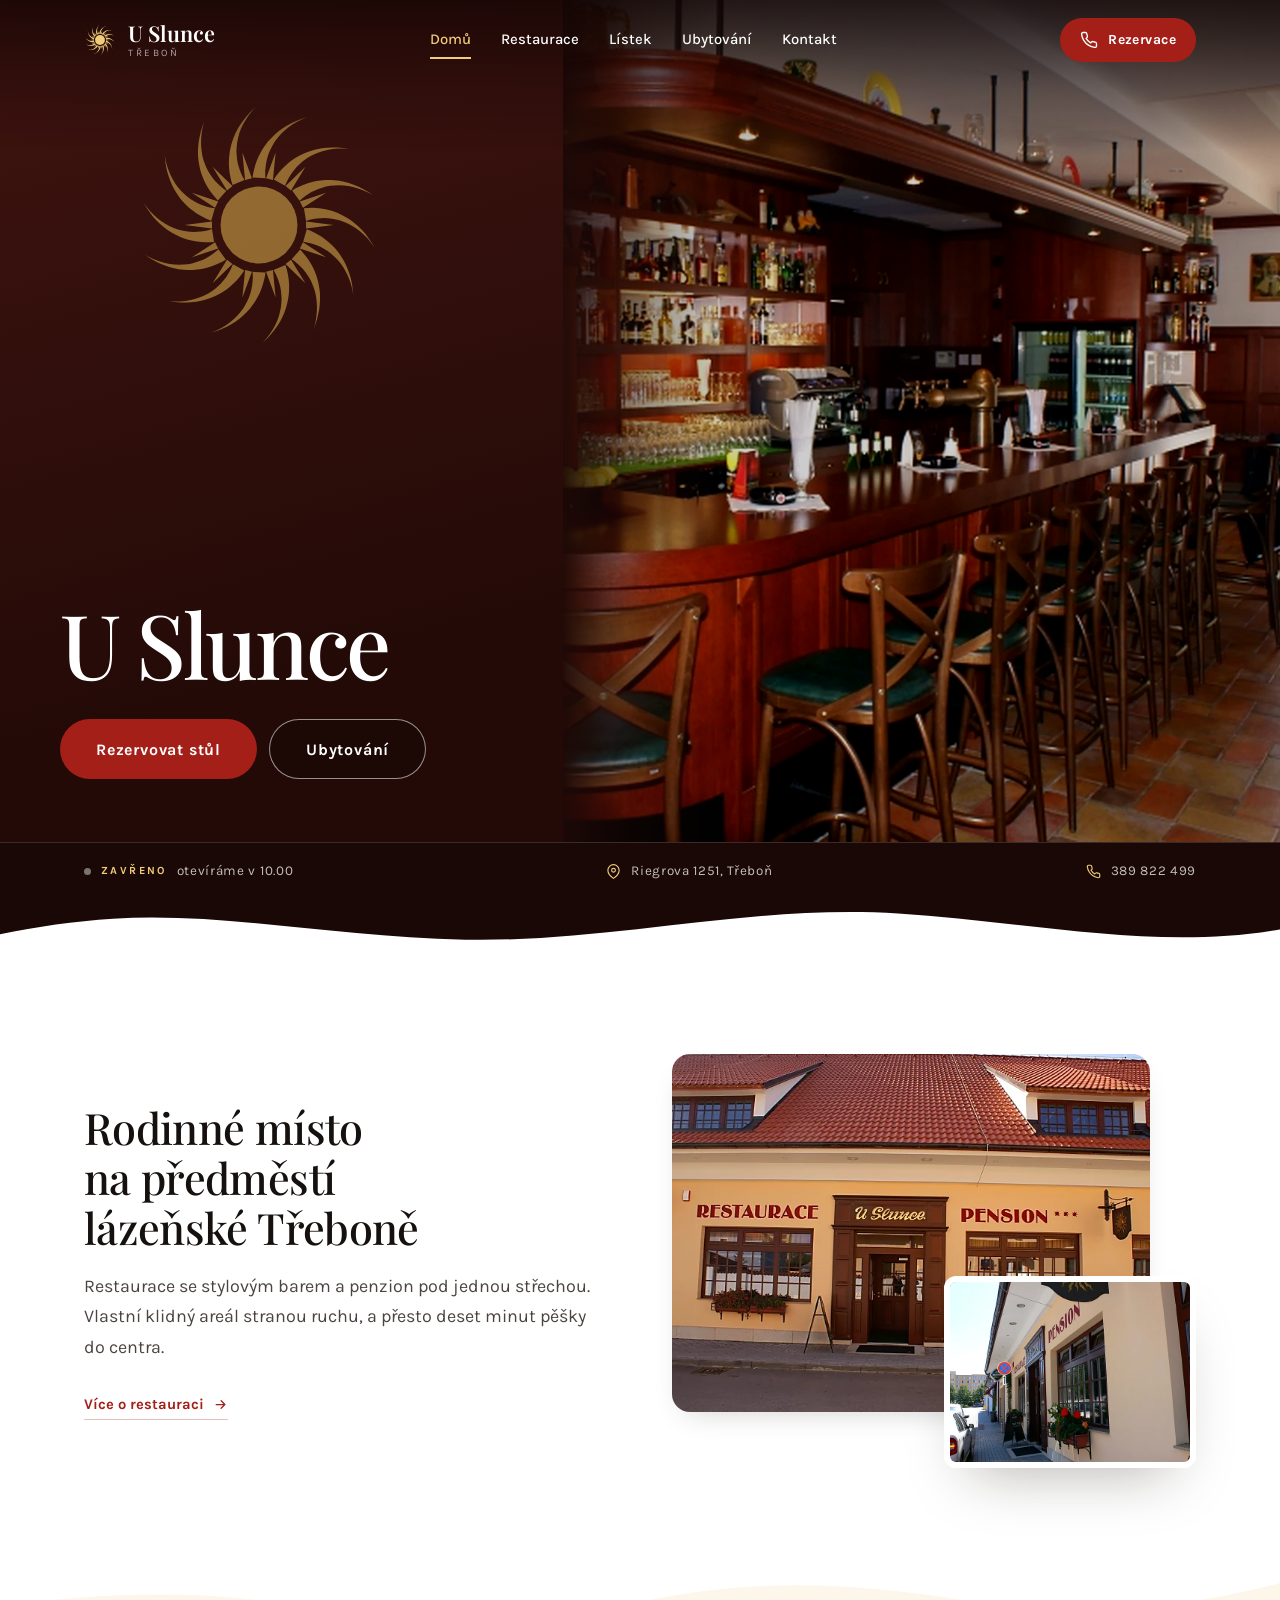
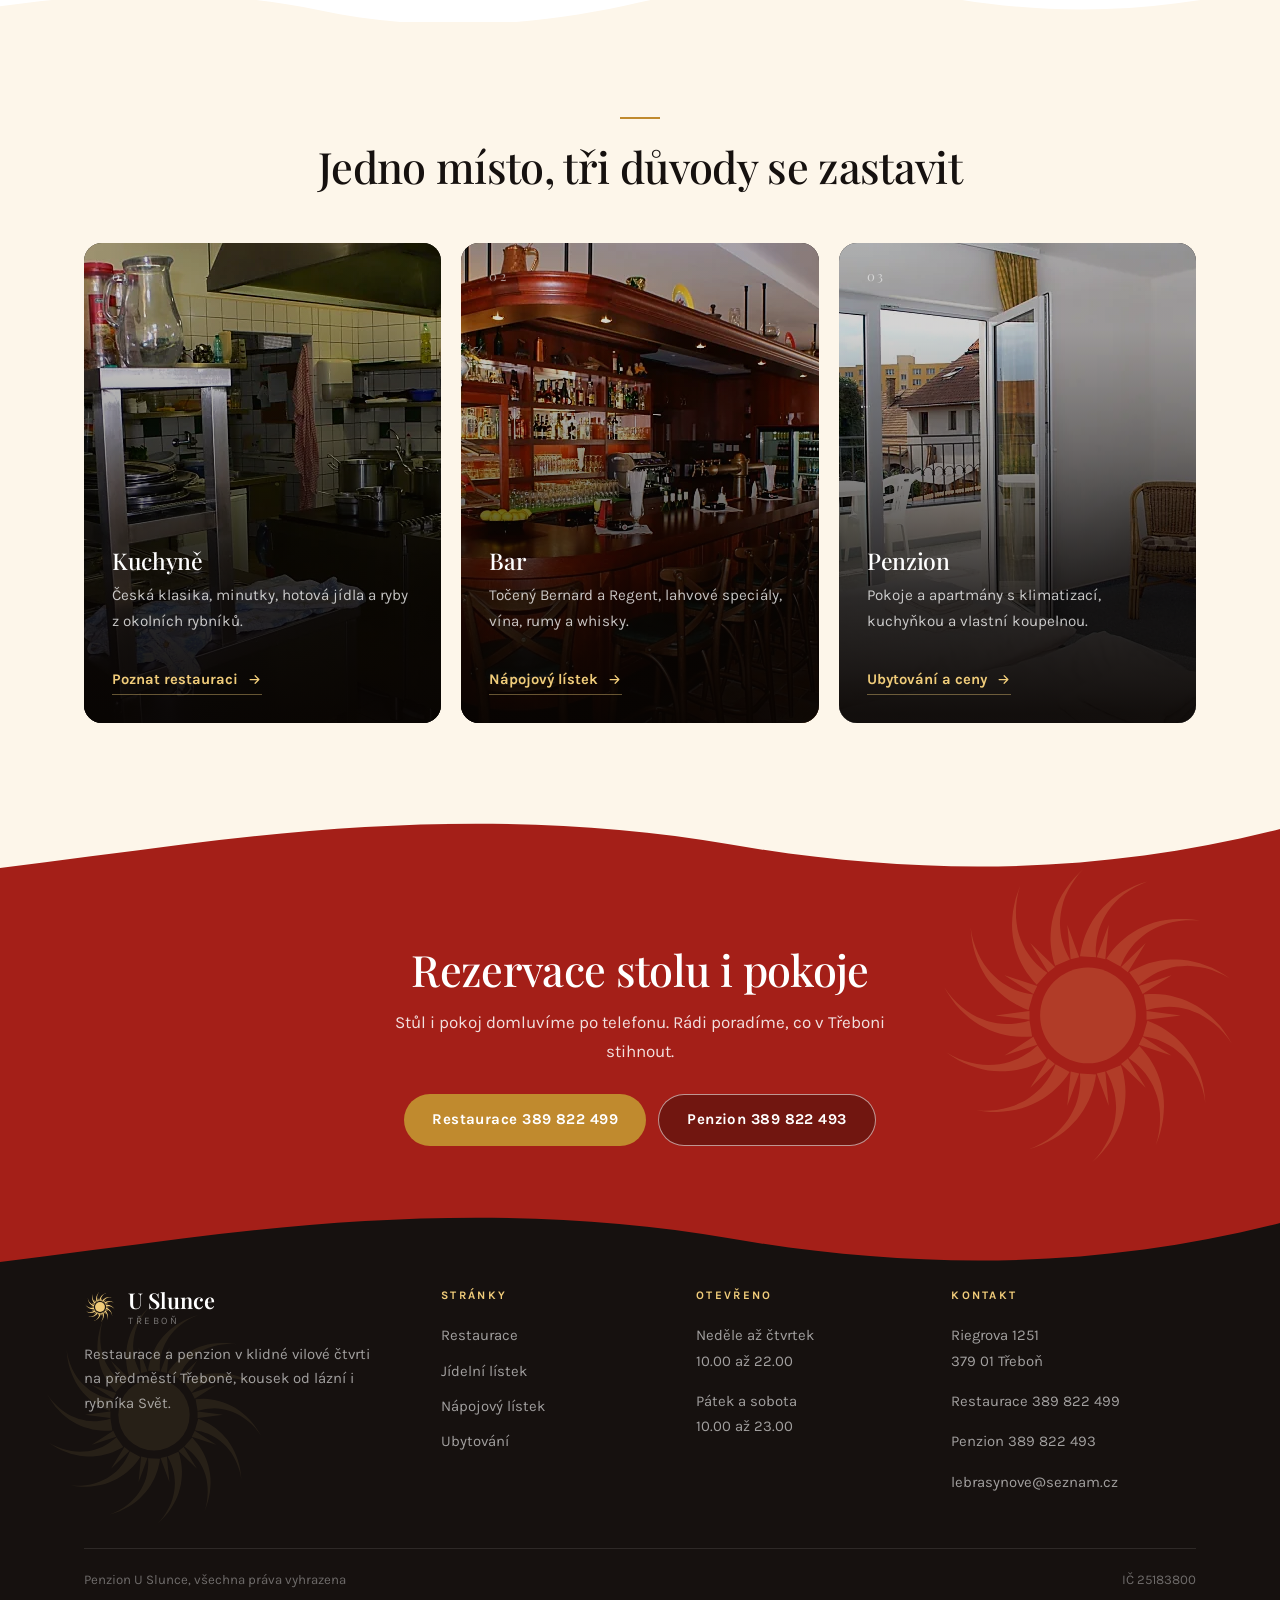
==== commit 8feec618: "Opravy hero a rozlozeni na telefonu Hlavicka mela dve tridy s prekryvajicim se pasmem: is-solid (bil" ====
--- a/index.html
+++ b/index.html
@@ -17,7 +17,7 @@
 <link rel="preconnect" href="https://fonts.googleapis.com">
 <link rel="preconnect" href="https://fonts.gstatic.com" crossorigin>
 <link href="https://fonts.googleapis.com/css2?family=Karla:wght@400;500;600;700&family=Playfair+Display:ital,wght@0,400;0,500;0,600;1,400&display=swap" rel="stylesheet">
-<link rel="stylesheet" href="assets/css/style.css?v=17">
+<link rel="stylesheet" href="assets/css/style.css?v=19">
 <script type="application/ld+json">
 {
   "@context": "https://schema.org",
@@ -87,8 +87,8 @@
   <section class="hero">
     <div class="hero__media">
       <picture>
-        <source media="(max-width: 900px)" srcset="assets/photos/hero-uvod-uzky.webp?v=17" width="1000" height="625">
-        <img src="assets/photos/hero-uvod.webp?v=17" alt="Bar restaurace U Slunce s výčepem, láhvemi a barovými židlemi" width="1300" height="1224" fetchpriority="high" decoding="async">
+        <source media="(max-width: 900px)" srcset="assets/photos/hero-uvod-uzky.webp?v=19" width="1000" height="625">
+        <img src="assets/photos/hero-uvod.webp?v=19" alt="Bar restaurace U Slunce s výčepem, láhvemi a barovými židlemi" width="1300" height="1224" fetchpriority="high" decoding="async">
       </picture>
     </div>
 
@@ -257,6 +257,6 @@
   </div>
 </div>
 
-<script src="assets/js/main.js?v=17" defer></script>
+<script src="assets/js/main.js?v=19" defer></script>
 </body>
 </html>
--- a/assets/css/style.css
+++ b/assets/css/style.css
@@ -260,6 +260,12 @@
 }
 .header.is-solid::after { opacity: 1; }
 .header.is-solid { box-shadow: var(--sh-sm); }
+/* pojistka: na bile hlavicce nikdy bile pismo */
+.header.is-solid .brand__name { color: var(--black); }
+.header.is-solid .brand__sub { color: var(--ink-3); }
+.header.is-solid .nav__link { color: var(--ink); }
+.header.is-solid .burger span { background: var(--ink); }
+.header.is-solid::before { opacity: 0; }
 
 /* nad tmavým hero se hlavička převrátí do světlé */
 .header.is-over-dark::before {
@@ -267,7 +273,7 @@
   position: absolute;
   inset: -1px 0 auto;
   height: 150px;
-  background: linear-gradient(to bottom, rgba(18,4,3,.55), rgba(18,4,3,0));
+  background: linear-gradient(to bottom, rgba(16,4,3,.7), rgba(16,4,3,.2) 62%, rgba(16,4,3,0));
   pointer-events: none;
 }
 .header.is-over-dark .brand__name,
@@ -499,12 +505,15 @@
     min-height: 0;
   }
   .hero__panel { grid-area: 2 / 1; }
-  .hero__media { grid-area: 1 / 1; aspect-ratio: 16 / 10; }
+  /* panel je tu nizky, kresba slunce by lezela na nadpisu */
+  .hero__panel .deco__sun { display: none; }
+  .hero__media { grid-area: 1 / 1; aspect-ratio: 4 / 3; }
   .hero__media::after {
-    background: linear-gradient(180deg, rgba(14,7,4,.62) 0%, rgba(14,7,4,0) 26%, rgba(29,9,7,.92) 100%);
+    background: linear-gradient(180deg, rgba(12,5,3,.86) 0%, rgba(12,5,3,.42) 14%, rgba(12,5,3,0) 34%, rgba(29,9,7,.92) 100%);
   }
   .hero__bar { grid-area: 3 / 1; }
-  .hero__inner { padding: clamp(34px, 6vw, 48px) 20px clamp(34px, 6vw, 48px); }
+  .hero__inner { padding: clamp(30px, 6vw, 42px) 20px clamp(32px, 7vw, 46px); }
+  .hero__title { font-size: clamp(2.9rem, 13vw, 4.2rem); }
 }
 @media (max-width: 760px) {
   .hero__bar-in { font-size: .78rem; gap: 14px; padding-block: 14px; }
@@ -1109,6 +1118,8 @@
   transition: opacity var(--t), transform var(--t);
 }
 .call-fab.is-shown { opacity: 1; transform: none; }
+/* vyssi vaha nez .btn { width: 100% } v mobilnim bloku, jinak tlacitko pretece */
+.btn.call-fab { width: auto; }
 
 .progress {
   position: fixed;
@@ -1165,7 +1176,7 @@
   .header::after { opacity: 1; }
 
 
-  .page-hero .deco__sun { right: -14%; opacity: .1; }
+  .page-hero .deco__sun { right: 3%; width: clamp(160px, 34vw, 240px); opacity: .13; }
 
   .split, .cards--2 { grid-template-columns: 1fr; }
   .cards--3 { grid-template-columns: repeat(2, 1fr); }
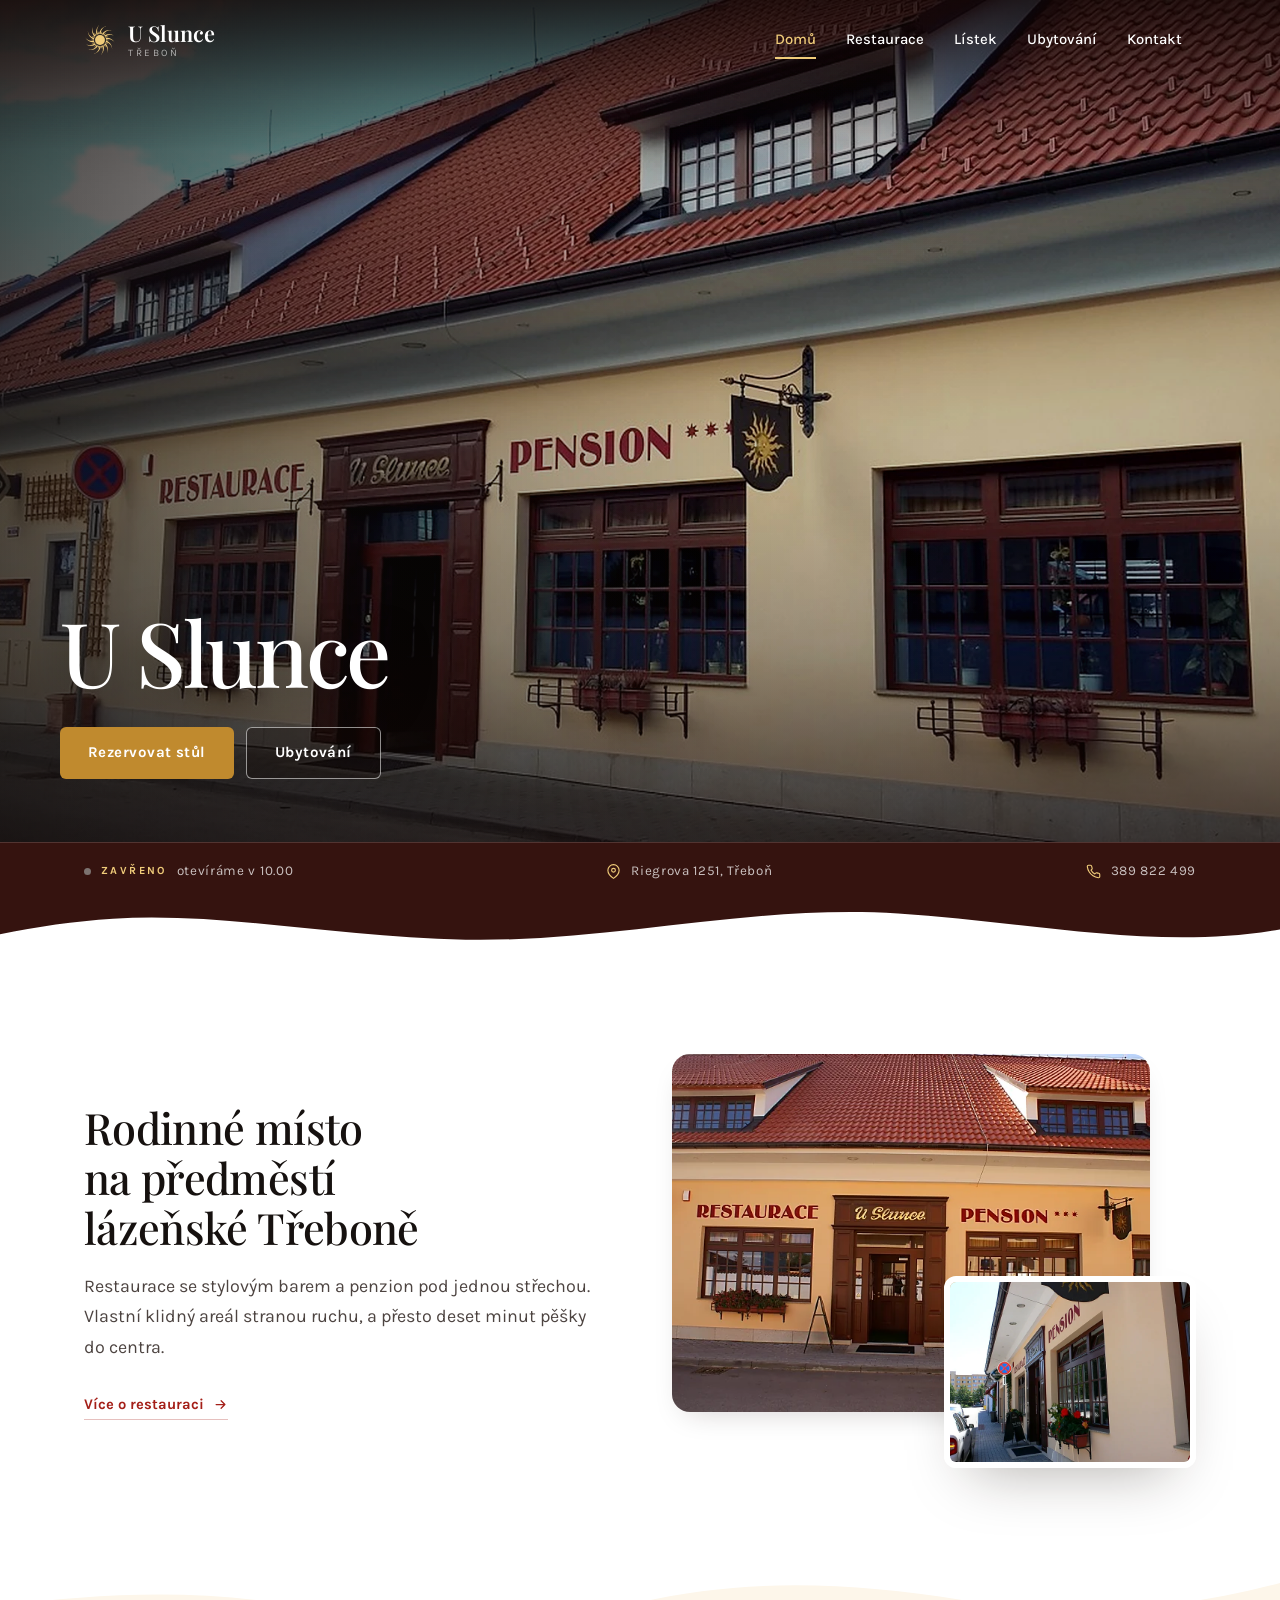
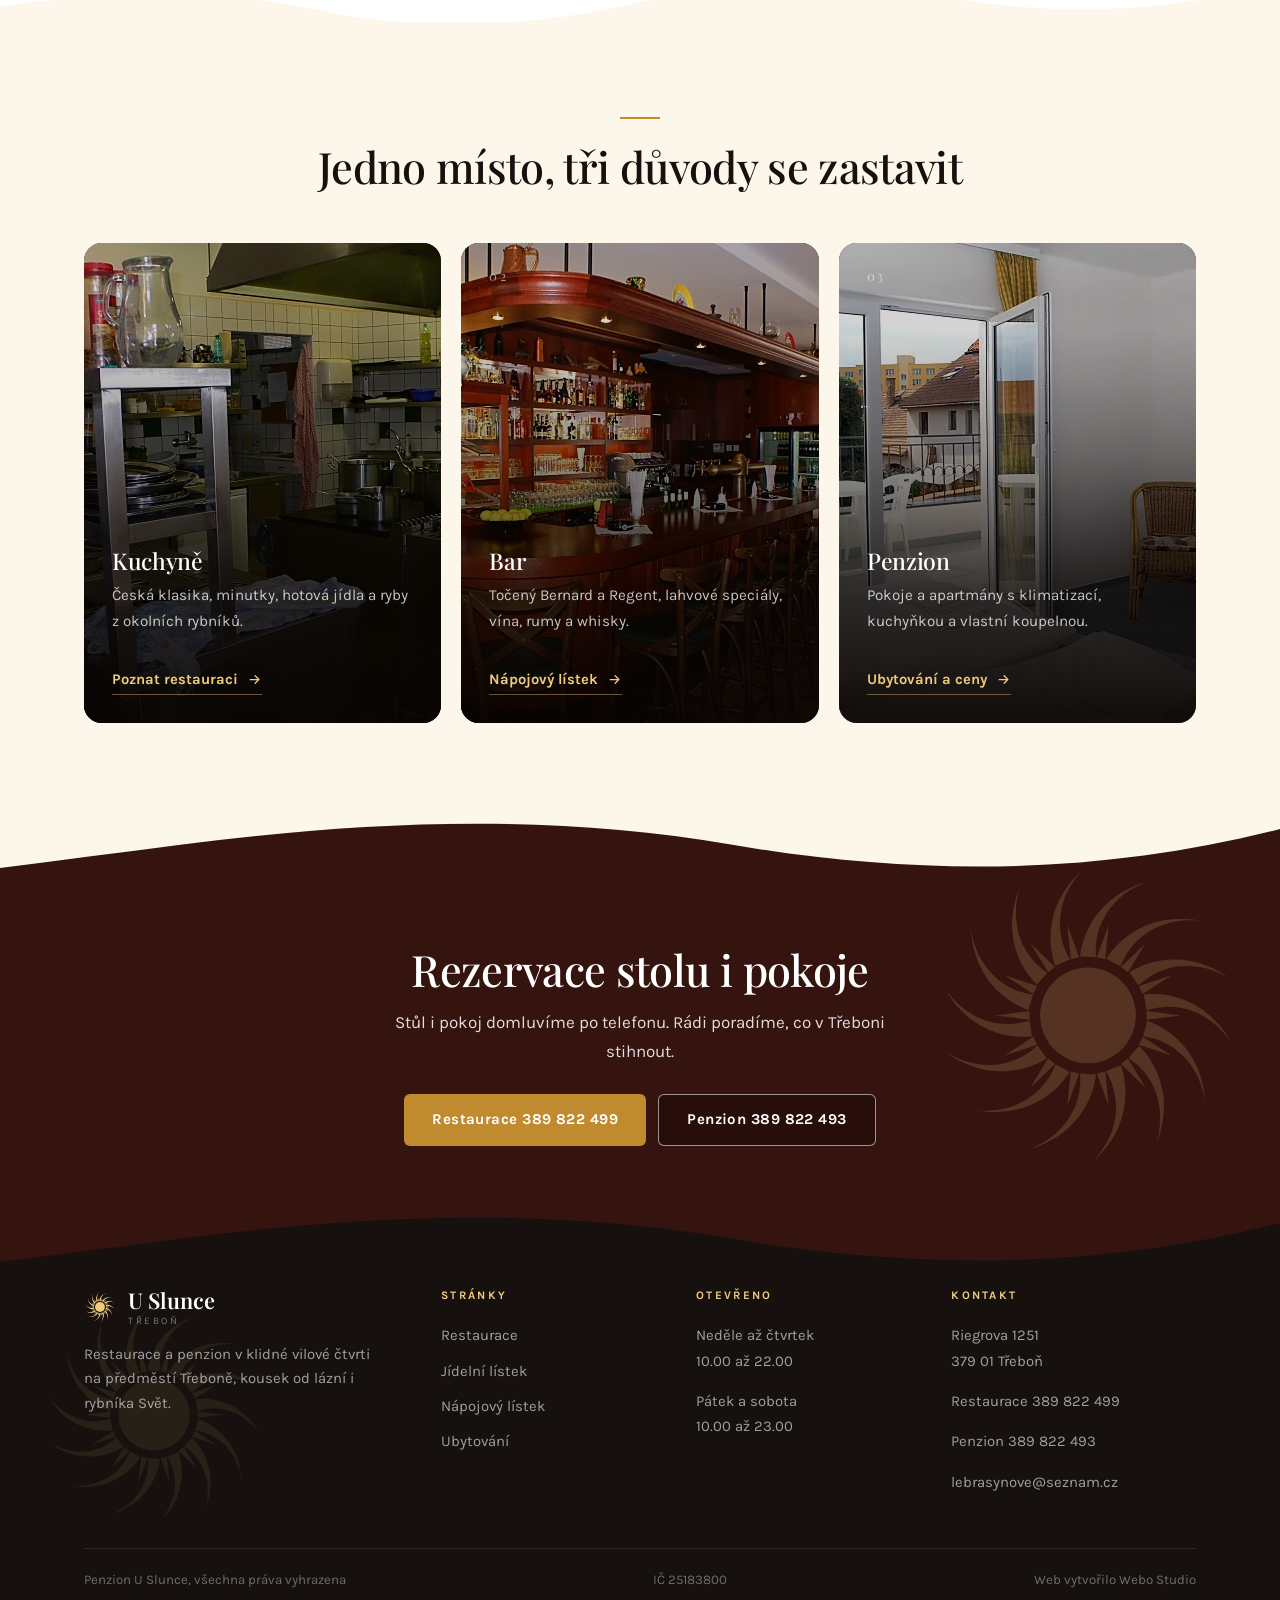
==== commit 6e4dac5d: "navrh done, zmena hera a jidelni sekce pryc z pure cerveno nahradila vinova" ====
--- a/index.html
+++ b/index.html
@@ -17,7 +17,7 @@
 <link rel="preconnect" href="https://fonts.googleapis.com">
 <link rel="preconnect" href="https://fonts.gstatic.com" crossorigin>
 <link href="https://fonts.googleapis.com/css2?family=Karla:wght@400;500;600;700&family=Playfair+Display:ital,wght@0,400;0,500;0,600;1,400&display=swap" rel="stylesheet">
-<link rel="stylesheet" href="assets/css/style.css?v=19">
+<link rel="stylesheet" href="assets/css/style.css?v=25">
 <script type="application/ld+json">
 {
   "@context": "https://schema.org",
@@ -63,7 +63,6 @@
       <a class="nav__link" href="kontakt.html">Kontakt</a>
     </nav>
 
-    <a class="btn btn--primary btn--sm header__cta" href="tel:+420389822499"><svg viewBox="0 0 24 24" fill="none" stroke="currentColor" stroke-width="1.8" stroke-linecap="round" stroke-linejoin="round" aria-hidden="true"><path d="M22 16.9v3a2 2 0 0 1-2.2 2 19.8 19.8 0 0 1-8.6-3.1 19.5 19.5 0 0 1-6-6A19.8 19.8 0 0 1 2.1 4.2 2 2 0 0 1 4.1 2h3a2 2 0 0 1 2 1.7c.1 1 .4 1.9.7 2.8a2 2 0 0 1-.5 2.1L8.1 9.9a16 16 0 0 0 6 6l1.3-1.2a2 2 0 0 1 2.1-.5c.9.3 1.8.6 2.8.7a2 2 0 0 1 1.7 2z"/></svg> Rezervace</a>
 
     <button class="burger" aria-expanded="false" aria-controls="mobile-nav" aria-label="Otevřít menu">
       <span></span><span></span><span></span>
@@ -87,8 +86,8 @@
   <section class="hero">
     <div class="hero__media">
       <picture>
-        <source media="(max-width: 900px)" srcset="assets/photos/hero-uvod-uzky.webp?v=19" width="1000" height="625">
-        <img src="assets/photos/hero-uvod.webp?v=19" alt="Bar restaurace U Slunce s výčepem, láhvemi a barovými židlemi" width="1300" height="1224" fetchpriority="high" decoding="async">
+        <source media="(max-width: 900px)" srcset="assets/photos/hero-uvod-uzky.webp?v=25" width="800" height="1543">
+        <img src="assets/photos/hero-uvod.webp?v=25" alt="Průčelí restaurace a penzionu U Slunce v Třeboni s cedulemi Restaurace a Pension" width="1800" height="1012" fetchpriority="high" decoding="async">
       </picture>
     </div>
 
@@ -97,8 +96,8 @@
       <div class="hero__inner">
       <h1 class="hero__title">U Slunce</h1>
       <div class="btn-row">
-        <a class="btn btn--primary btn--lg" href="tel:+420389822499">Rezervovat stůl</a>
-        <a class="btn btn--light btn--lg" href="ubytovani.html">Ubytování</a>
+        <a class="btn btn--gold" href="tel:+420389822499">Rezervovat stůl</a>
+        <a class="btn btn--light" href="ubytovani.html">Ubytování</a>
         </div>
       </div>
     </div>
@@ -116,7 +115,7 @@
   </section>
 
   <section class="section" id="uvod">
-    <div class="sep sep--hero" aria-hidden="true"></div>
+    <div class="sep sep--band" aria-hidden="true"></div>
     <div class="wrap split">
       <div class="flow" data-reveal>
         <h2>Rodinné místo na předměstí lázeňské Třeboně</h2>
@@ -177,7 +176,7 @@
     </div>
   </section>
 
-  <section class="section section--red section--tight">
+  <section class="section section--band section--tight">
     <div class="sep sep--paper sep--wave3" aria-hidden="true"></div>
     <div class="deco" aria-hidden="true"><div class="deco__sun"></div></div>
     <div class="wrap">
@@ -193,7 +192,7 @@
   </section>
 </main>
 <footer class="footer">
-    <div class="sep sep--red sep--wave3" aria-hidden="true"></div>
+    <div class="sep sep--band sep--wave3" aria-hidden="true"></div>
   <div class="deco" aria-hidden="true"><div class="deco__sun"></div></div>
   <div class="wrap">
     <div class="footer__grid">
@@ -241,6 +240,7 @@
     <div class="footer__bottom">
       <span>Penzion U Slunce, všechna práva vyhrazena</span>
       <span>IČ 25183800</span>
+      <span>Web vytvořilo <a href="https://www.webostudio.cz/" target="_blank" rel="noopener">Webo Studio</a></span>
     </div>
   </div>
 </footer>
@@ -257,6 +257,6 @@
   </div>
 </div>
 
-<script src="assets/js/main.js?v=19" defer></script>
+<script src="assets/js/main.js?v=25" defer></script>
 </body>
 </html>
--- a/assets/css/style.css
+++ b/assets/css/style.css
@@ -59,8 +59,9 @@
   --wave-4: url("data:image/svg+xml,%3Csvg xmlns='http://www.w3.org/2000/svg' viewBox='0 0 1440 90' preserveAspectRatio='none'%3E%3Cpath fill='%23fff' d='M0 0h1440v58c-96-8-192-30-288-30-192 0-288 44-480 44S384 24 192 24C128 24 64 34 0 44z'/%3E%3C/svg%3E");
   --wave-5: url("data:image/svg+xml,%3Csvg xmlns='http://www.w3.org/2000/svg' viewBox='0 0 1440 90' preserveAspectRatio='none'%3E%3Cpath fill='%23fff' d='M0 0h1440v36c-160 46-320 12-480-14S640 4 480 34 160 74 0 52z'/%3E%3C/svg%3E");
 
-  /* spodni lista hero a vlnka pod ni musi mit stejnou barvu */
-  --hero-dark: #1a0806;
+  /* Tmavy pruh: lista pod hero, pas s rezervaci a vlnky, ktere z nich
+     vychazeji. Vsechno to musi mit jednu barvu, jinak je videt sev. */
+  --band: #35130f;
 
   --sep-h: clamp(34px, 4.6vw, 72px);
   --pad-y: clamp(62px, 7.4vw, 108px);
@@ -181,7 +182,7 @@
   gap: 10px;
   min-height: 52px;
   padding: 0 28px;
-  border-radius: 999px;
+  border-radius: var(--r-sm);
   font-size: .94rem;
   font-weight: 700;
   letter-spacing: .03em;
@@ -199,6 +200,7 @@
 
 .btn--dark { background: var(--black); color: #fff; }
 .btn--dark:hover { background: #322622; }
+
 
 .btn--ghost { border: 1px solid var(--line); color: var(--ink); }
 .btn--ghost:hover { border-color: var(--gold); color: var(--gold-deep); }
@@ -332,7 +334,6 @@
 .nav__link[aria-current="page"] { color: var(--red); }
 .nav__link[aria-current="page"]::after { transform: scaleX(1); background: var(--red); }
 
-.header__cta { margin-left: 8px; }
 
 .burger {
   display: none;
@@ -384,15 +385,15 @@
 body.is-locked { overflow: hidden; }
 
 /* 06 ------------------------------------------------------------- Hero */
-/* Dva sloupce: vlevo tmavý panel se jménem, vpravo fotka. Předloha má 640
-   bodů, a když fotka nemusí přes celou šířku, stačí ji zvětšit necelých
-   dvakrát místo třikrát. To je jediný způsob, jak z ní dostat ostrost.
-   Pod obojim je lišta s tím, co člověk potřebuje hned. */
+/* Fotka průčelí přes celou plochu, jméno leží na ní. Snímek je světlý a
+   kontrastní, proto se ztmavuje dvakrát: filtrem na obrázku, aby fotka sama
+   ustoupila do pozadí, a přechody přes ni, aby text držel čitelnost tam, kde
+   opravdu leží. Pod tím je lišta s tím, co člověk potřebuje hned. */
 .hero {
   position: relative;
   min-height: 100svh;
   display: grid;
-  grid-template-columns: minmax(0, 44fr) minmax(0, 56fr);
+  grid-template-columns: minmax(0, 1fr);
   grid-template-rows: 1fr auto;
   background: var(--black);
   isolation: isolate;
@@ -403,22 +404,11 @@
   position: relative;
   display: flex;
   align-items: flex-end;
-  background: linear-gradient(165deg, #401410 0%, #230a07 78%);
-  overflow: hidden;
-}
-.hero__panel .deco__sun {
-  position: absolute;
-  left: 24%;
-  top: 12%;
-  width: 44%;
-  aspect-ratio: 1;
-  background: #ffd35c;
-  opacity: .46;
-  -webkit-mask: url('../img/sun.svg') center / contain no-repeat;
-          mask: url('../img/sun.svg') center / contain no-repeat;
-}
-
-.hero__media { grid-area: 1 / 2; position: relative; overflow: hidden; }
+}
+/* kresba slunce by na fotce jen dělala neklid */
+.hero__panel .deco__sun { display: none; }
+
+.hero__media { grid-area: 1 / 1; position: relative; overflow: hidden; }
 /* picture je inline a nema vysku, procentni vyska obrazku by se nemela o co oprit */
 .hero__media picture { display: block; position: absolute; inset: 0; }
 .hero__media img {
@@ -426,17 +416,20 @@
   height: 100%;
   object-fit: cover;
   object-position: 50% 50%;
-  filter: contrast(1.07) saturate(1.02) brightness(.8);
-}
-/* přechod na švách, aby fotka neměla tvrdou hranu do panelu */
+  filter: contrast(1.03) saturate(1.02) brightness(.84);
+}
+/* Stín zleva pod jméno, shora pod hlavičku a zdola k liště. Bordó nádech je
+   v něm jen naznačený, aby fotka zůstala fotkou a ne barevným filtrem;
+   drží ho vlastně jen spodek, kde stín přechází do tmavé lišty. */
 .hero__media::after {
   content: '';
   position: absolute;
   inset: 0;
   pointer-events: none;
   background:
-    linear-gradient(90deg, rgba(29,9,7,.96) 0%, rgba(29,9,7,.4) 9%, rgba(29,9,7,0) 22%),
-    linear-gradient(180deg, rgba(14,7,4,.5) 0%, rgba(14,7,4,0) 18%);
+    linear-gradient(90deg, rgba(18,13,11,.66) 0%, rgba(18,13,11,.3) 30%, rgba(18,13,11,.05) 56%, rgba(18,13,11,0) 78%),
+    linear-gradient(180deg, rgba(14,11,9,.44) 0%, rgba(14,11,9,.07) 22%, rgba(14,11,9,0) 34%),
+    linear-gradient(0deg, rgba(20,7,4,.66) 0%, rgba(20,7,4,.18) 24%, rgba(20,7,4,0) 42%);
 }
 
 .hero__inner {
@@ -453,6 +446,7 @@
   font-size: clamp(3.2rem, 7vw, 6.4rem);
   line-height: .88;
   letter-spacing: -.038em;
+  text-shadow: 0 6px 40px rgba(6,2,1,.55);
 }
 
 .hero .btn-row { margin-top: clamp(28px, 4vh, 44px); }
@@ -463,7 +457,7 @@
   z-index: 2;
   grid-area: 2 / 1 / 3 / -1;
   border-top: 1px solid rgba(255,255,255,.14);
-  background: var(--hero-dark);
+  background: var(--band);
   animation: fadeUp 900ms 380ms var(--ease) both;
 }
 .hero__bar-in {
@@ -497,23 +491,20 @@
 }
 .hero__dot.is-shut { background: var(--ink-3); box-shadow: none; }
 
-/* pod 900 body se sloupce sklopí pod sebe, fotka nahoru */
+/* Na telefonu je fotka na výšku a text zabírá skoro celou šířku, proto tu
+   stín nejde zleva, ale shora a zdola. */
 @media (max-width: 900px) {
-  .hero {
-    grid-template-columns: 1fr;
-    grid-template-rows: auto 1fr auto;
-    min-height: 0;
+  .hero { min-height: 92svh; }
+  .hero__media::after {
+    background:
+      linear-gradient(180deg, rgba(14,11,9,.62) 0%, rgba(14,11,9,.22) 15%, rgba(14,11,9,0) 36%),
+      linear-gradient(0deg, rgba(20,7,4,.88) 0%, rgba(20,7,4,.62) 22%, rgba(20,7,4,.2) 46%, rgba(20,7,4,0) 64%);
   }
-  .hero__panel { grid-area: 2 / 1; }
-  /* panel je tu nizky, kresba slunce by lezela na nadpisu */
-  .hero__panel .deco__sun { display: none; }
-  .hero__media { grid-area: 1 / 1; aspect-ratio: 4 / 3; }
-  .hero__media::after {
-    background: linear-gradient(180deg, rgba(12,5,3,.86) 0%, rgba(12,5,3,.42) 14%, rgba(12,5,3,0) 34%, rgba(29,9,7,.92) 100%);
+  .hero__inner { padding: var(--header-h) 20px clamp(30px, 6vw, 44px); }
+  .hero__title {
+    font-size: clamp(2.9rem, 13vw, 4.2rem);
+    text-shadow: 0 4px 30px rgba(6,2,1,.6);
   }
-  .hero__bar { grid-area: 3 / 1; }
-  .hero__inner { padding: clamp(30px, 6vw, 42px) 20px clamp(32px, 7vw, 46px); }
-  .hero__title { font-size: clamp(2.9rem, 13vw, 4.2rem); }
 }
 @media (max-width: 760px) {
   .hero__bar-in { font-size: .78rem; gap: 14px; padding-block: 14px; }
@@ -576,9 +567,8 @@
 .sep--white { --sep-bg: var(--white); }
 .sep--sand  { --sep-bg: var(--sand); }
 .sep--paper { --sep-bg: var(--paper); }
-.sep--red   { --sep-bg: var(--red); }
 .sep--black { --sep-bg: var(--black); }
-.sep--hero  { --sep-bg: var(--hero-dark); }
+.sep--band  { --sep-bg: var(--band); }
 .sep--wave2 { --sep-shape: var(--wave-2); }
 .sep--wave3 { --sep-shape: var(--wave-3); }
 .sep--wave4 { --sep-shape: var(--wave-4); }
@@ -597,8 +587,8 @@
 .section { padding: calc(var(--pad-y) + var(--sep-h)) 0 var(--pad-y); position: relative; }
 .section--tight { padding: calc(var(--pad-y-tight) + var(--sep-h)) 0 var(--pad-y-tight); }
 .section--paper { background: var(--surface-alt); border-block: 1px solid var(--line-soft); }
-.section--red { background: var(--red); color: rgba(255,255,255,.84); }
-.section--red h2, .section--red h3 { color: #fff; }
+.section--band { background: var(--band); color: rgba(255,255,255,.84); }
+.section--band h2, .section--band h3 { color: #fff; }
 
 .section-head { max-width: 660px; margin-bottom: clamp(34px, 4vw, 52px); }
 .section-head.is-centered { margin-inline: auto; text-align: center; }
@@ -720,9 +710,9 @@
 .info li { padding: 15px 2px; border-bottom: 1px solid var(--line-soft); }
 .info strong { display: block; font-size: 1rem; color: var(--black); }
 .info span { font-size: .92rem; color: var(--ink-2); }
-.section--red .info li { border-bottom-color: rgba(255,255,255,.16); }
-.section--red .info strong { color: #fff; }
-.section--red .info span { color: rgba(255,255,255,.7); }
+.section--band .info li { border-bottom-color: rgba(255,255,255,.16); }
+.section--band .info strong { color: #fff; }
+.section--band .info span { color: rgba(255,255,255,.7); }
 /* varianta do dlazdic, aby dva seznamy na jedne strance nevypadaly stejne */
 .info--tiles {
   grid-template-columns: repeat(3, 1fr);
@@ -767,10 +757,10 @@
   opacity: .2;
   animation: none;
 }
-.section--red .callout h2 { color: #fff; margin-bottom: 14px; }
-.section--red .callout p { color: rgba(255,255,255,.86); max-width: 56ch; margin-inline: auto; margin-bottom: 28px; }
+.section--band .callout h2 { color: #fff; margin-bottom: 14px; }
+.section--band .callout p { color: rgba(255,255,255,.86); max-width: 56ch; margin-inline: auto; margin-bottom: 28px; }
 .callout .btn-row { justify-content: center; position: relative; }
-.section--red .deco__sun { top: 50%; right: 3%; width: clamp(200px, 24vw, 320px); aspect-ratio: 1; transform: translateY(-50%); opacity: .17; }
+.section--band .deco__sun { top: 50%; right: 3%; width: clamp(200px, 24vw, 320px); aspect-ratio: 1; transform: translateY(-50%); opacity: .17; }
 
 /* kontaktní karta */
 .contact-card {
@@ -1171,9 +1161,8 @@
 
 @media (max-width: 940px) {
   :root { --header-h: 68px; }
-  .nav, .header__cta { display: none; }
+  .nav { display: none; }
   .burger { display: block; }
-  .header::after { opacity: 1; }
 
 
   .page-hero .deco__sun { right: 3%; width: clamp(160px, 34vw, 240px); opacity: .13; }
